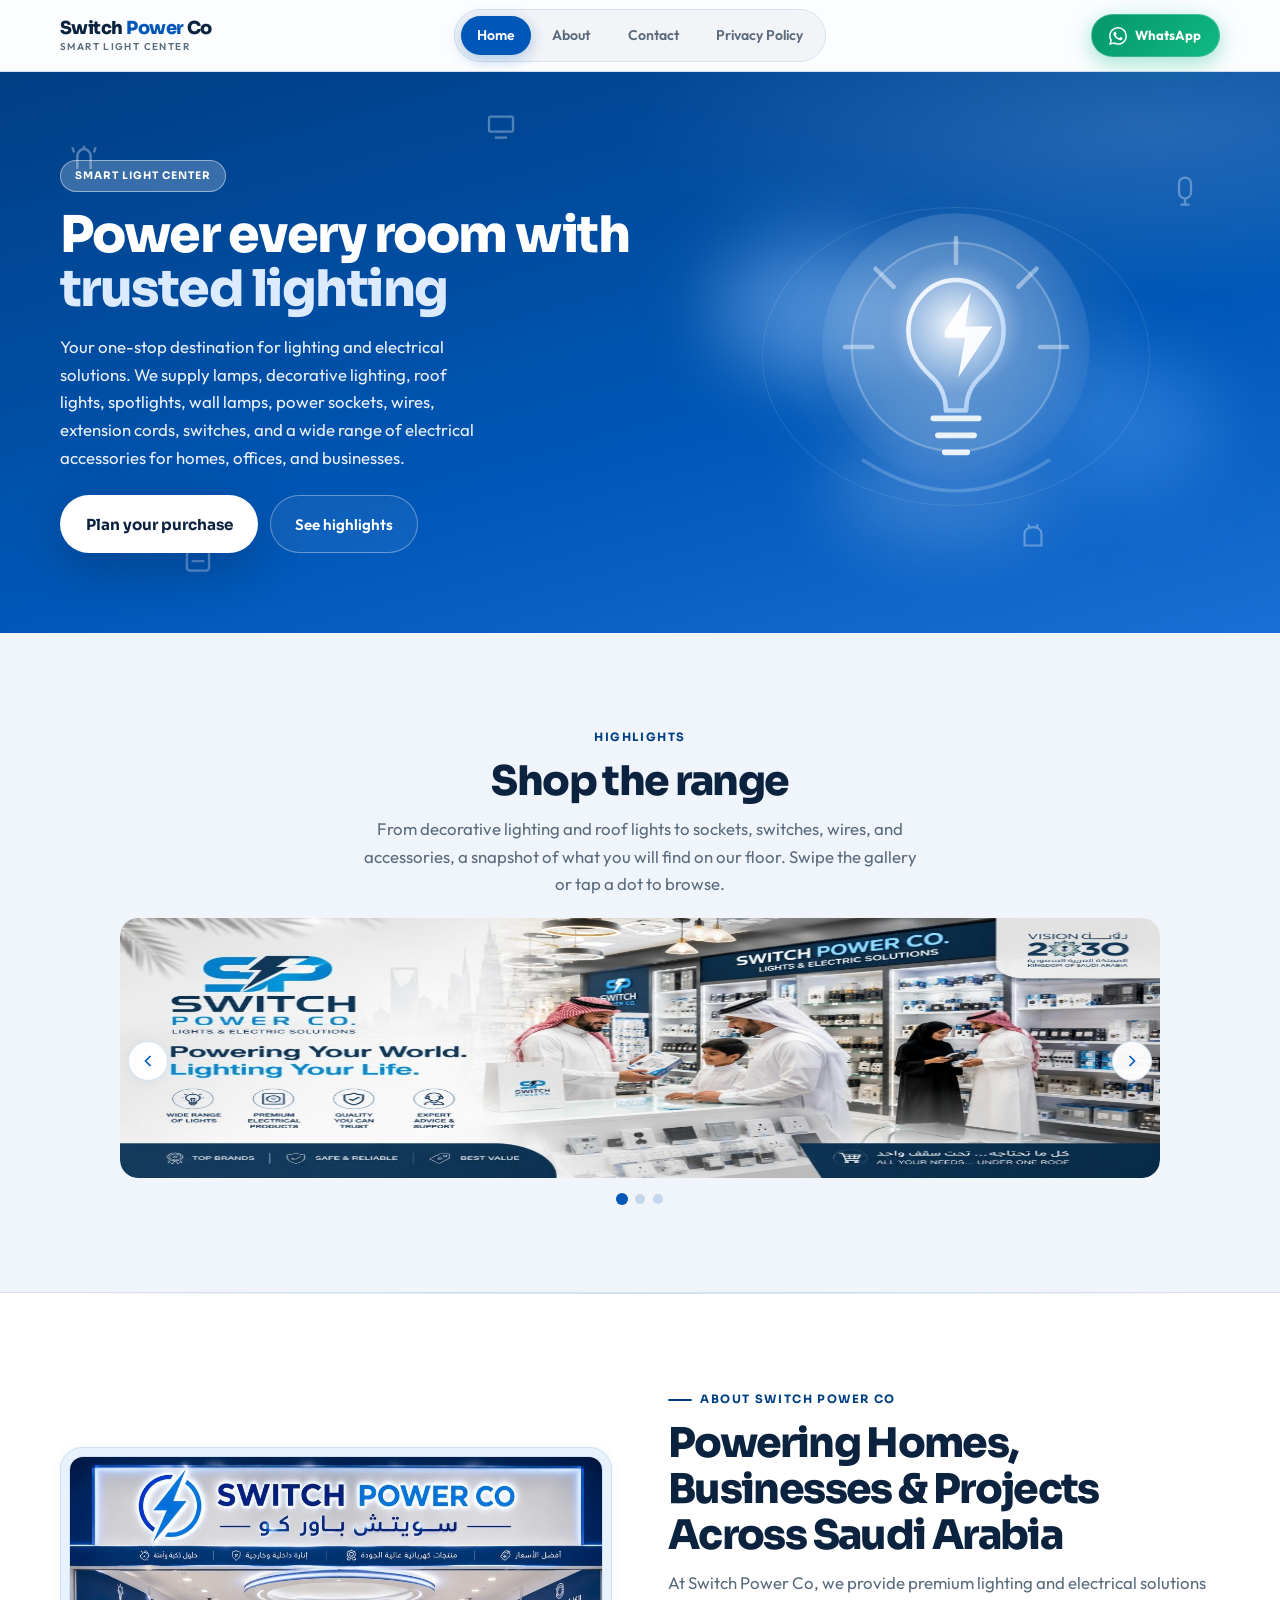
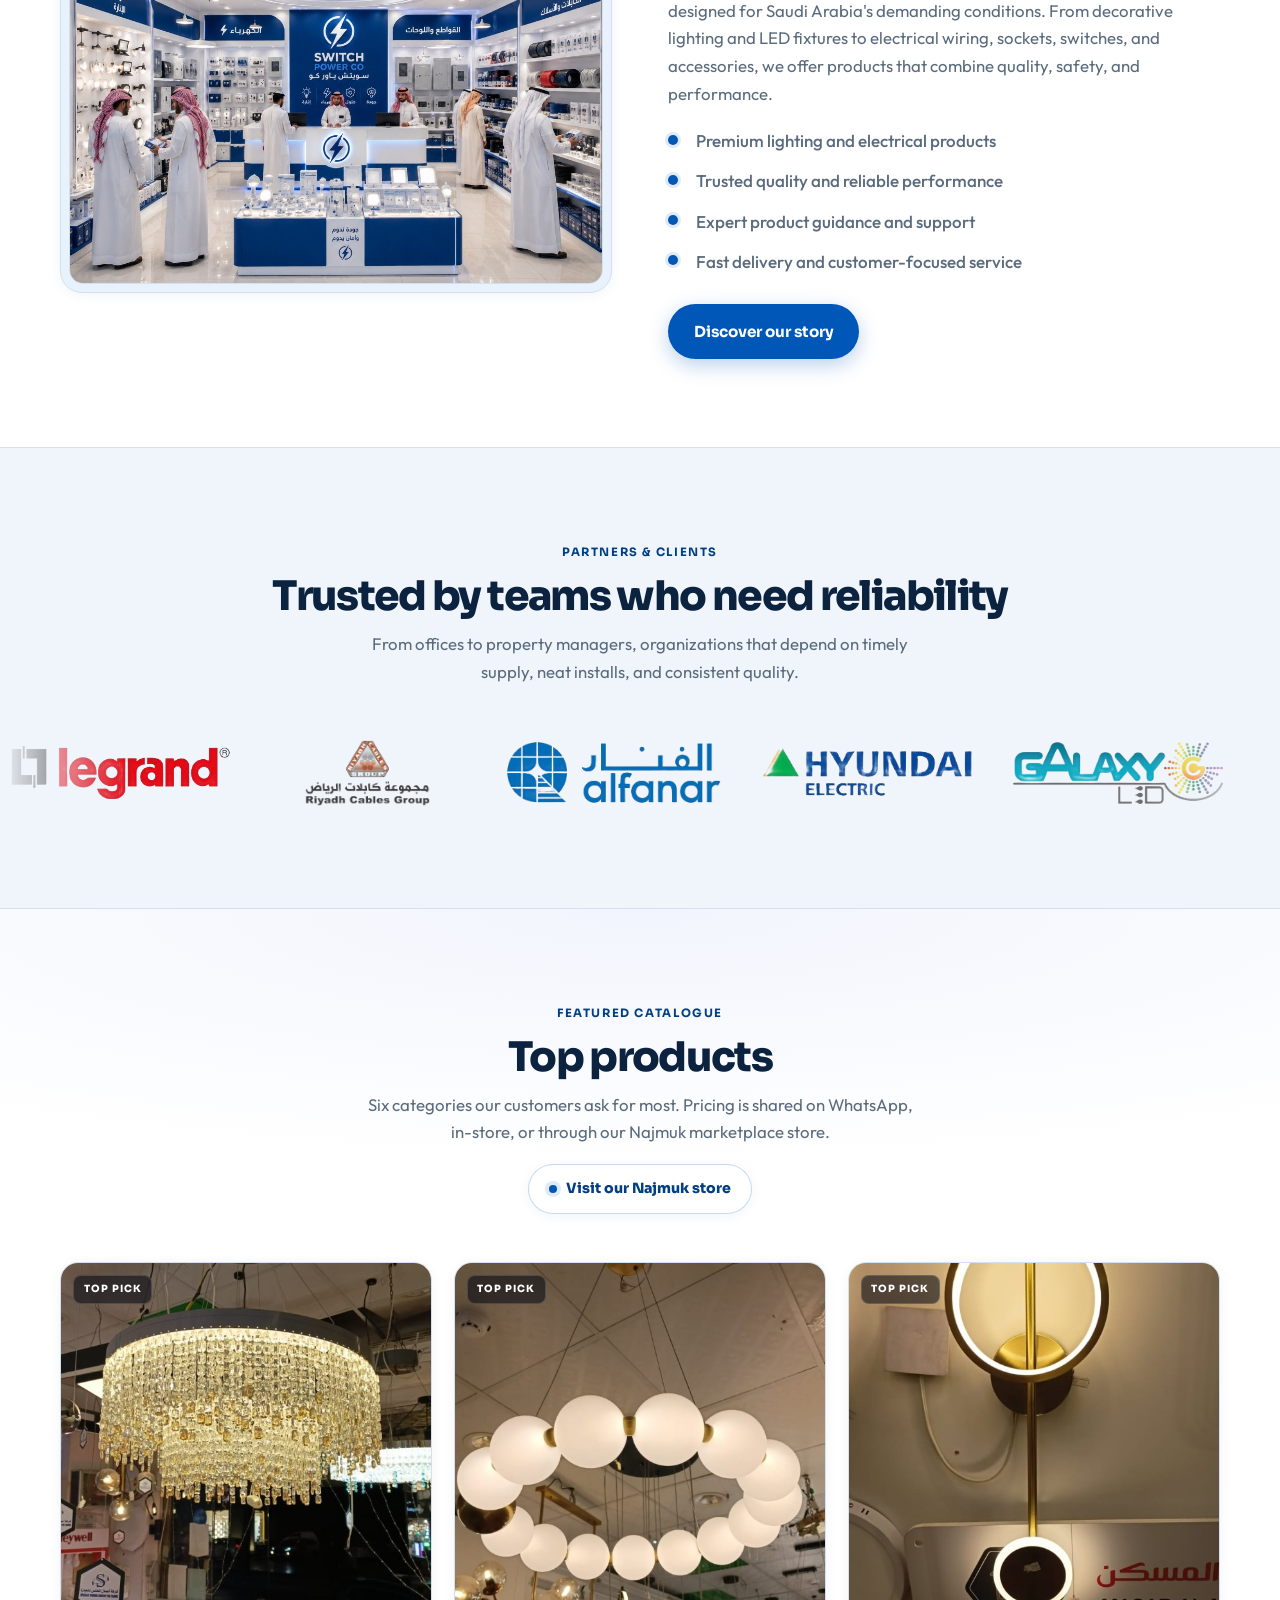
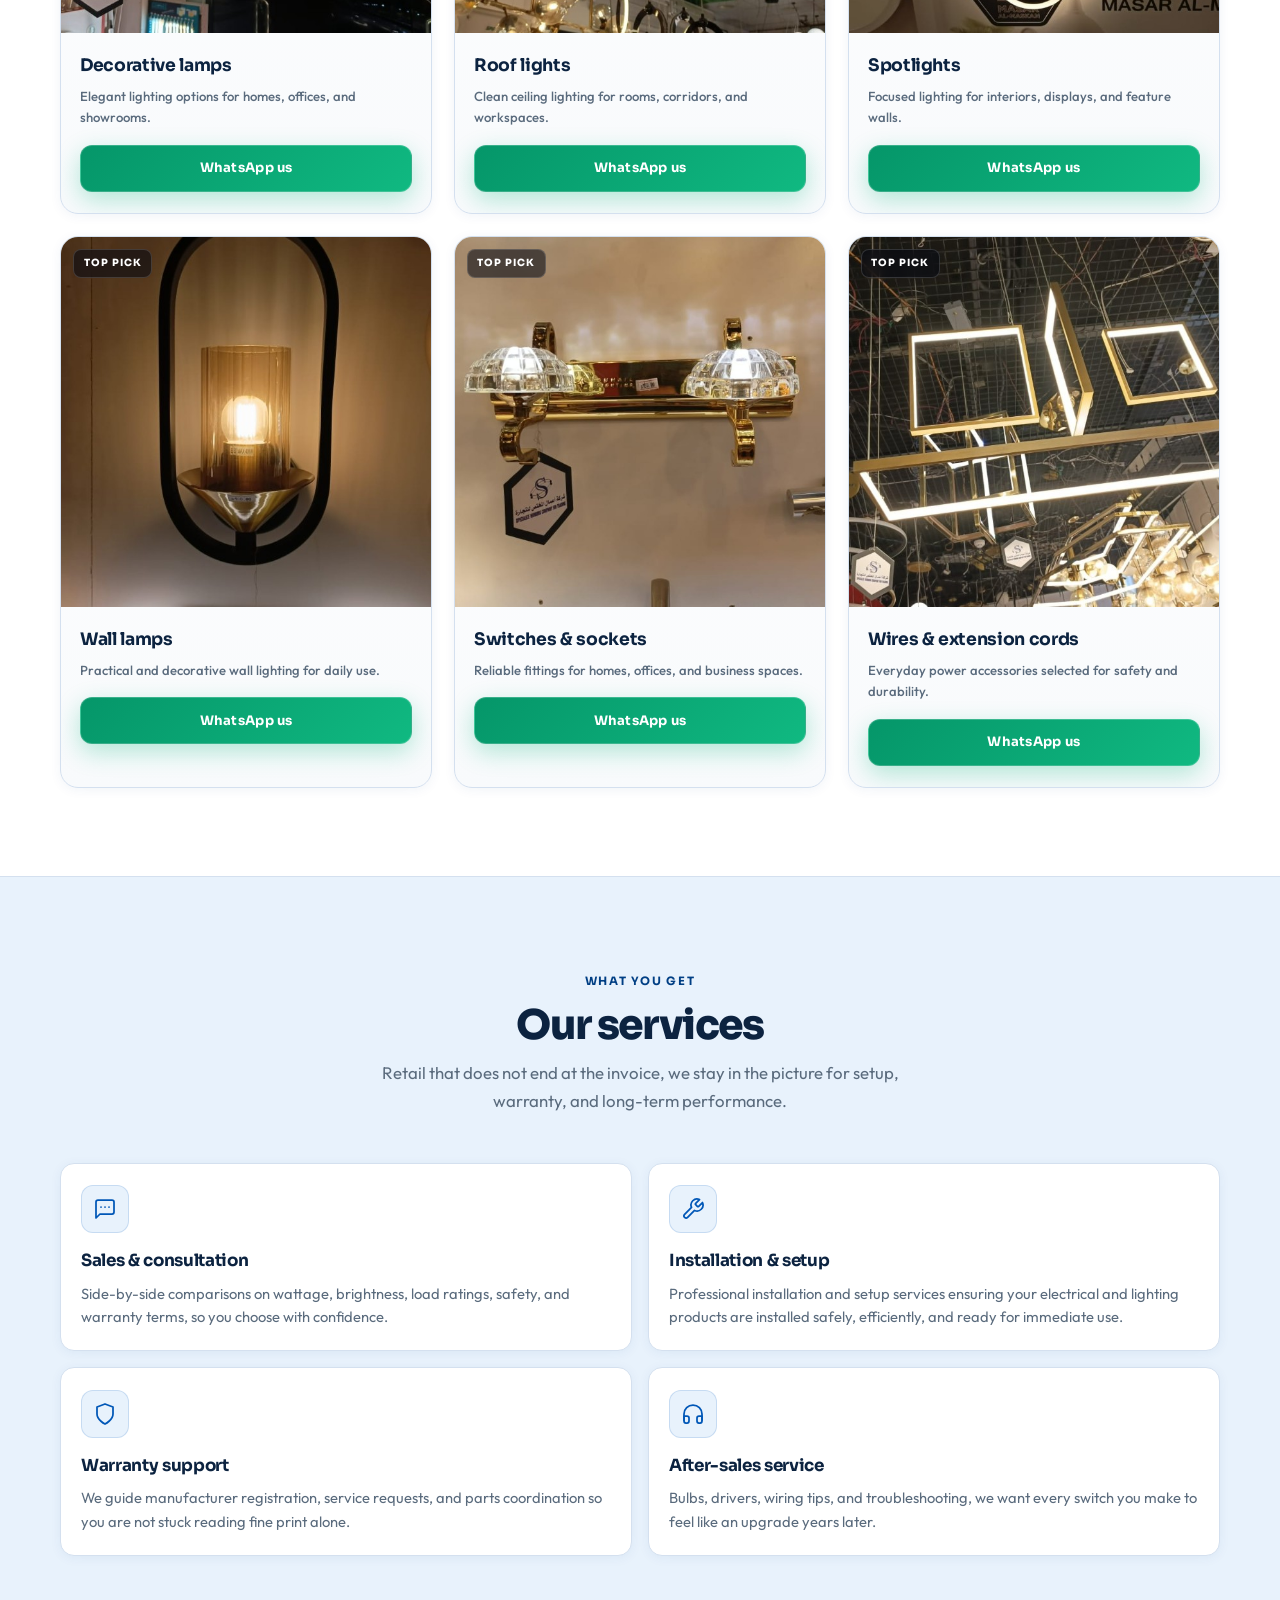
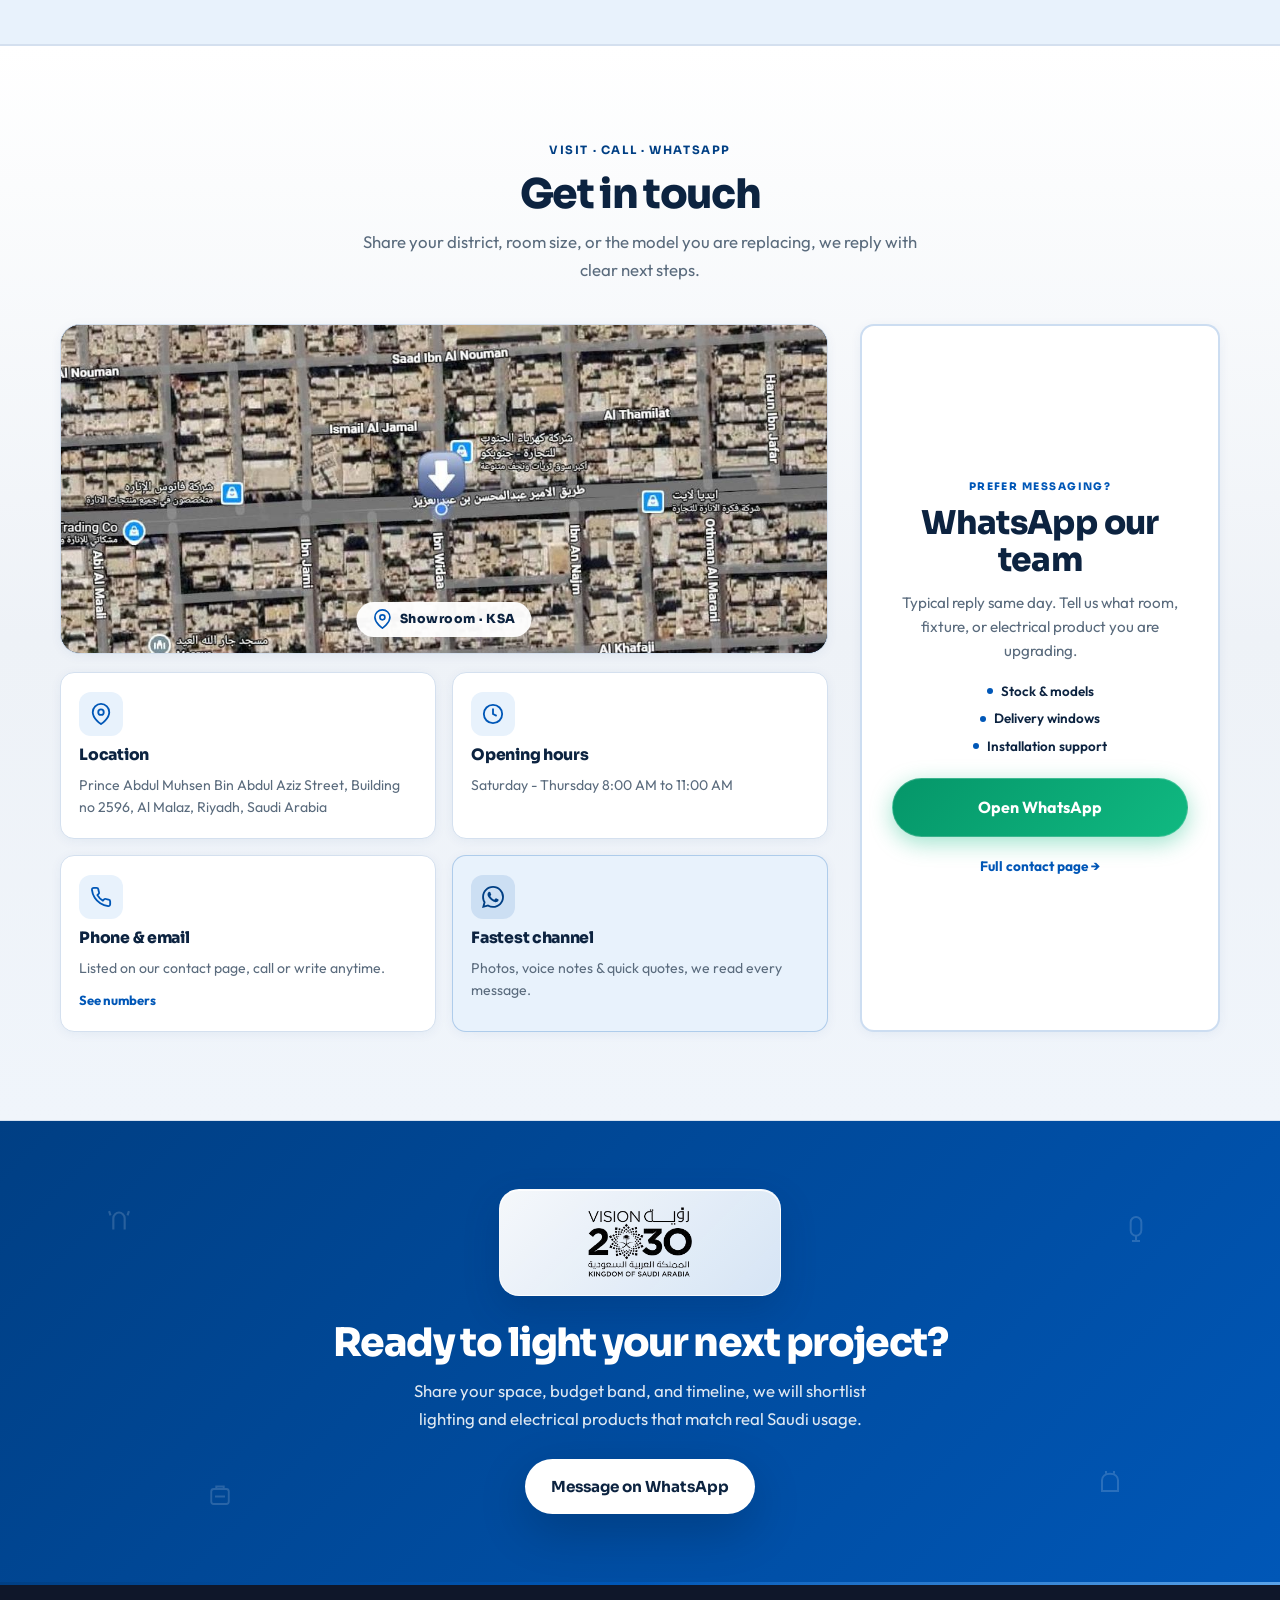
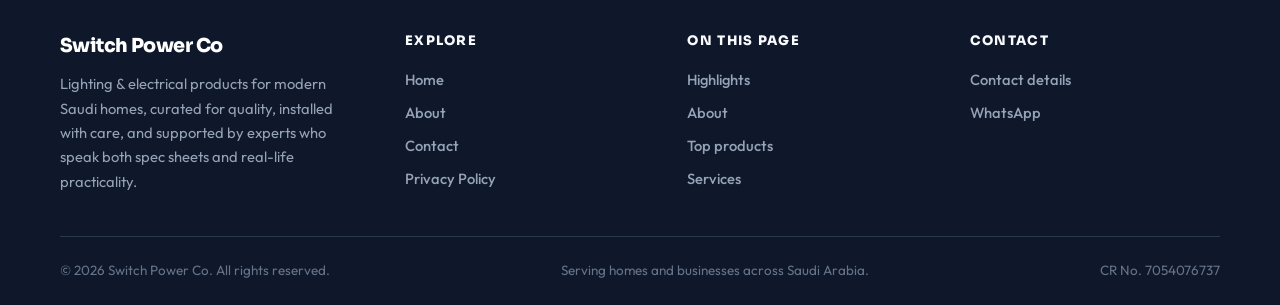
==== index.html @ a1e844ed "Initial Switch Power website" ====
<!DOCTYPE html>
<html lang="en">
<head>
  <meta charset="UTF-8" />
  <meta name="viewport" content="width=device-width, initial-scale=1.0" />
  <meta name="description" content="Switch Power Co: premium lighting and electrical products in Saudi Arabia, with trusted guidance, installation support, and customer-focused service." />
  <title>Switch Power Co | Lighting &amp; Electrical Products | KSA</title>
  <link rel="preconnect" href="https://fonts.googleapis.com" />
  <link rel="preconnect" href="https://fonts.gstatic.com" crossorigin />
  <link href="https://fonts.googleapis.com/css2?family=Outfit:wght@400;500;600;700&family=Sora:wght@500;600;700;800&display=swap" rel="stylesheet" />
  <link rel="stylesheet" href="css/styles.css" />
</head>
<body>
  <header class="site-header">
    <div class="container header-inner">
      <a class="logo" href="index.html">Switch <span>Power</span> Co<small>Smart Light Center</small></a>
      <nav class="nav-desktop" aria-label="Main">
        <a href="index.html">Home</a>
        <a href="about.html">About</a>
        <a href="contact.html">Contact</a>
        <a href="privacy.html">Privacy Policy</a>
      </nav>
      <div class="header-spacer">
        <a class="btn-whatsapp" href="#" data-whatsapp data-whatsapp-message="Hello Switch Power Co, I would like to get in touch.">
          <svg width="18" height="18" viewBox="0 0 24 24" fill="currentColor" aria-hidden="true"><path d="M17.472 14.382c-.297-.149-1.758-.867-2.03-.967-.273-.099-.471-.148-.67.15-.197.297-.767.966-.94 1.164-.173.199-.347.223-.644.075-.297-.15-1.255-.463-2.39-1.475-.883-.788-1.48-1.761-1.653-2.059-.173-.297-.018-.458.13-.606.134-.133.298-.347.446-.52.149-.174.198-.298.298-.497.099-.198.05-.371-.025-.52-.075-.149-.669-1.612-.916-2.207-.242-.579-.487-.5-.669-.51-.173-.008-.371-.01-.57-.01-.198 0-.52.074-.792.372-.272.297-1.04 1.016-1.04 2.479 0 1.462 1.065 2.875 1.213 3.074.149.198 2.096 3.2 5.077 4.487.709.306 1.262.489 1.694.625.712.227 1.36.195 1.871.118.571-.085 1.758-.719 2.006-1.413.248-.694.248-1.289.173-1.413-.074-.124-.272-.198-.57-.347m-5.421 7.403h-.004a9.87 9.87 0 01-5.031-1.378l-.361-.214-3.741.982.998-3.648-.235-.374a9.86 9.86 0 01-1.51-5.26c.001-5.45 4.436-9.884 9.888-9.884 2.64 0 5.117 1.03 6.988 2.898a9.825 9.825 0 012.893 6.994c-.003 5.45-4.435 9.884-9.885 9.884m8.413-18.297A11.815 11.815 0 0012.05 0C5.495 0 .16 5.335.157 11.892c0 2.096.547 4.142 1.588 5.945L.057 24l6.305-1.654a11.882 11.882 0 005.683 1.448h.005c6.554 0 11.89-5.335 11.893-11.893a11.821 11.821 0 00-3.48-8.413z"/></svg>
          WhatsApp
        </a>
      </div>
      <button class="menu-toggle" type="button" aria-label="Open menu" aria-expanded="false" aria-controls="mobile-nav">
        <span></span>
      </button>
    </div>
  </header>

  <div class="nav-overlay" id="nav-overlay"></div>
  <aside class="nav-sidebar" id="mobile-nav" aria-label="Mobile menu">
    <a class="logo" href="index.html">Switch <span>Power</span> Co</a>
    <nav>
      <a href="index.html">Home</a>
      <a href="about.html">About</a>
      <a href="contact.html">Contact</a>
      <a href="privacy.html">Privacy Policy</a>
    </nav>
    <a class="btn-whatsapp" href="#" data-whatsapp>WhatsApp us</a>
  </aside>

  <main>
    <section class="hero" id="top">
      <div class="bg-floaties" aria-hidden="true">
        <span class="bg-floaty bg-floaty--1"><svg width="40" height="40" viewBox="0 0 24 24" fill="none" stroke="currentColor" stroke-width="1.5"><path d="M8 18V10c0-2 2-4 4-4s4 2 4 4v8"/><path d="M6 8L5 5M18 8l1-3M12 6V4"/></svg></span>
        <span class="bg-floaty bg-floaty--2"><svg width="36" height="36" viewBox="0 0 24 24" fill="none" stroke="currentColor" stroke-width="1.5"><rect x="8" y="3" width="8" height="14" rx="4"/><path d="M12 17v4M9 21h6"/></svg></span>
        <span class="bg-floaty bg-floaty--3"><svg width="38" height="38" viewBox="0 0 24 24" fill="none" stroke="currentColor" stroke-width="1.5"><rect x="5" y="8" width="14" height="12" rx="2"/><path d="M9 8V6h6v2M8 14h8"/></svg></span>
        <span class="bg-floaty bg-floaty--4"><svg width="34" height="34" viewBox="0 0 24 24" fill="none" stroke="currentColor" stroke-width="1.5"><path d="M6 10c0-3 2.5-5 6-5s6 2 6 5v8H6v-8z"/><path d="M9 5V3M15 5V3"/></svg></span>
        <span class="bg-floaty bg-floaty--5"><svg width="36" height="36" viewBox="0 0 24 24" fill="none" stroke="currentColor" stroke-width="1.5"><rect x="2" y="7" width="16" height="10" rx="1"/><path d="M18 11v2M6 21h8"/></svg></span>
      </div>
      <div class="container">
        <div>
          <div class="hero-badge-row">
            <span class="hero-badge hero-badge--alt">Smart Light Center</span>
          </div>
          <h1>Power every room with <span class="text-gradient">trusted lighting</span></h1>
          <p class="hero-lead">Your one-stop destination for lighting and electrical solutions. We supply lamps, decorative lighting, roof lights, spotlights, wall lamps, power sockets, wires, extension cords, switches, and a wide range of electrical accessories for homes, offices, and businesses.</p>
          <div class="hero-actions">
            <a class="btn-primary" href="contact.html">Plan your purchase</a>
            <a class="btn-outline-light" href="#spotlight">See highlights</a>
          </div>
        </div>
        <div class="hero-visual" aria-hidden="true">
          <div class="hero-art">
            <div class="hero-art__glow"></div>
            <div class="hero-art__orb hero-art__orb--1"></div>
            <div class="hero-art__orb hero-art__orb--2"></div>
            <div class="hero-art__orb hero-art__orb--3"></div>
            <div class="hero-art__ring"></div>
            <svg class="hero-art__svg" viewBox="0 0 360 300" xmlns="http://www.w3.org/2000/svg" role="presentation">
              <defs>
                <radialGradient id="heroBulbGlow" cx="50%" cy="42%" r="60%">
                  <stop offset="0%" stop-color="rgba(255,255,255,0.95)" />
                  <stop offset="42%" stop-color="rgba(191,219,254,0.28)" />
                  <stop offset="100%" stop-color="rgba(255,255,255,0)" />
                </radialGradient>
                <linearGradient id="heroIconStroke" x1="0%" y1="0%" x2="100%" y2="100%">
                  <stop offset="0%" stop-color="rgba(255,255,255,0.98)" />
                  <stop offset="100%" stop-color="rgba(191,219,254,0.72)" />
                </linearGradient>
              </defs>
              <circle cx="180" cy="142" r="118" fill="url(#heroBulbGlow)" />
              <circle cx="180" cy="142" r="92" fill="rgba(255,255,255,0.08)" stroke="rgba(255,255,255,0.24)" stroke-width="2" />
              <path d="M138 128c0-25 19-45 42-45s42 20 42 45c0 17-8 29-20 40-9 8-13 18-13 30h-18c0-12-4-22-13-30-12-11-20-23-20-40z" fill="rgba(255,255,255,0.13)" stroke="url(#heroIconStroke)" stroke-width="4" stroke-linejoin="round" />
              <path d="M170 128l23-34-5 30h24l-30 45 6-35h-18z" fill="#fff" opacity="0.92" />
              <path d="M160 205h40M164 220h32M170 235h20" stroke="rgba(255,255,255,0.88)" stroke-width="5" stroke-linecap="round" />
              <path d="M180 46v22M109 73l16 16M251 73l-16 16M82 142h24M254 142h24" stroke="rgba(255,255,255,0.42)" stroke-width="4" stroke-linecap="round" />
              <path d="M98 242c28 18 56 27 82 27s54-9 82-27" fill="none" stroke="rgba(255,255,255,0.18)" stroke-width="3" stroke-linecap="round" />
            </svg>
          </div>
        </div>
      </div>
    </section>

    <section class="section spotlight-section" id="spotlight" aria-labelledby="spotlight-heading">
      <div class="container section-head">
        <span class="eyebrow eyebrow--dark">Highlights</span>
        <h2 class="section-title" id="spotlight-heading">Shop the range</h2>
        <p class="section-lead">From decorative lighting and roof lights to sockets, switches, wires, and accessories, a snapshot of what you will find on our floor. Swipe the gallery or tap a dot to browse.</p>
      </div>
      <div class="spotlight-shell">
        <div class="spotlight-carousel" id="spotlight-carousel" role="region" aria-roledescription="carousel" aria-label="Product highlights" data-spotlight-interval="5000">
          <div class="spotlight-viewport">
            <div class="spotlight-track">
              <figure class="spotlight-slide">
                <img src="assets/images/banner1.png" width="920" height="560" alt="Switch Power Co lights and electrical solutions banner" loading="lazy" />
              </figure>
              <figure class="spotlight-slide">
                <img src="assets/images/banner2.png" width="920" height="560" alt="Lamps lights and power sockets banner" loading="lazy" />
              </figure>
              <figure class="spotlight-slide">
                <img src="assets/images/banner3.png" width="920" height="560" alt="Arabic lighting and electrical solutions banner" loading="lazy" />
              </figure>
            </div>
          </div>
          <button type="button" class="spotlight-nav spotlight-nav--prev" aria-label="Previous slide">
            <svg width="20" height="20" viewBox="0 0 24 24" fill="none" stroke="currentColor" stroke-width="2"><path d="M15 18l-6-6 6-6"/></svg>
          </button>
          <button type="button" class="spotlight-nav spotlight-nav--next" aria-label="Next slide">
            <svg width="20" height="20" viewBox="0 0 24 24" fill="none" stroke="currentColor" stroke-width="2"><path d="M9 18l6-6-6-6"/></svg>
          </button>
          <div class="spotlight-dots" role="tablist" aria-label="Choose slide">
            <button type="button" class="spotlight-dot is-active" role="tab" aria-selected="true" aria-label="Slide 1"></button>
            <button type="button" class="spotlight-dot" role="tab" aria-selected="false" aria-label="Slide 2"></button>
            <button type="button" class="spotlight-dot" role="tab" aria-selected="false" aria-label="Slide 3"></button>
          </div>
        </div>
      </div>
    </section>

    <section class="section about-strip" id="about-preview">
      <div class="container">
        <div class="about-strip__visual">
          <div class="about-strip__frame">
            <img src="assets/images/shop.png" width="700" height="560" alt="Switch Power Co lighting showroom" loading="lazy" />
          </div>
        </div>
        <div class="about-strip__content">
          <span class="eyebrow eyebrow--dark">About Switch Power Co</span>
          <h2 class="section-title">Powering Homes, Businesses &amp; Projects Across Saudi Arabia</h2>
          <p class="section-lead" style="max-width: none; margin-bottom: 1.25rem;">At Switch Power Co, we provide premium lighting and electrical solutions designed for Saudi Arabia's demanding conditions. From decorative lighting and LED fixtures to electrical wiring, sockets, switches, and accessories, we offer products that combine quality, safety, and performance.</p>
          <ul class="about-checklist">
            <li>Premium lighting and electrical products</li>
            <li>Trusted quality and reliable performance</li>
            <li>Expert product guidance and support</li>
            <li>Fast delivery and customer-focused service</li>
          </ul>
          <a class="btn-primary" href="about.html">Discover our story</a>
        </div>
      </div>
    </section>

    <section class="section clients-section" aria-labelledby="clients-heading">
      <div class="container section-head">
        <span class="eyebrow eyebrow--dark">Partners &amp; clients</span>
        <h2 class="section-title" id="clients-heading">Trusted by teams who need reliability</h2>
        <p class="section-lead">From offices to property managers, organizations that depend on timely supply, neat installs, and consistent quality.</p>
      </div>
      <div class="clients-marquee" aria-hidden="true">
        <div class="marquee-track">
          <div class="client-logo"><img src="assets/images/partner-legrand.png" width="220" height="70" alt="Legrand" loading="lazy" /></div>
          <div class="client-logo"><img src="assets/images/partner-riyadh-cables-group.png" width="220" height="70" alt="Riyadh Cables Group" loading="lazy" /></div>
          <div class="client-logo"><img src="assets/images/partner-alfanar.png" width="220" height="70" alt="Alfanar" loading="lazy" /></div>
          <div class="client-logo"><img src="assets/images/partner-hyundai-electric.png" width="220" height="70" alt="Hyundai Electric" loading="lazy" /></div>
          <div class="client-logo"><img src="assets/images/partner-galaxy-led.png" width="220" height="70" alt="Galaxy LED" loading="lazy" /></div>
          <div class="client-logo"><img src="assets/images/partner-schneider-electric.png" width="220" height="70" alt="Schneider Electric" loading="lazy" /></div>
          <div class="client-logo"><img src="assets/images/partner-censee.png" width="220" height="70" alt="Censee" loading="lazy" /></div>
          <div class="client-logo"><img src="assets/images/partner-riyadh-cables.png" width="220" height="70" alt="Riyadh Cables" loading="lazy" /></div>
          <div class="client-logo"><img src="assets/images/partner-legrand.png" width="220" height="70" alt="Legrand" loading="lazy" /></div>
          <div class="client-logo"><img src="assets/images/partner-riyadh-cables-group.png" width="220" height="70" alt="Riyadh Cables Group" loading="lazy" /></div>
          <div class="client-logo"><img src="assets/images/partner-alfanar.png" width="220" height="70" alt="Alfanar" loading="lazy" /></div>
          <div class="client-logo"><img src="assets/images/partner-hyundai-electric.png" width="220" height="70" alt="Hyundai Electric" loading="lazy" /></div>
          <div class="client-logo"><img src="assets/images/partner-galaxy-led.png" width="220" height="70" alt="Galaxy LED" loading="lazy" /></div>
          <div class="client-logo"><img src="assets/images/partner-schneider-electric.png" width="220" height="70" alt="Schneider Electric" loading="lazy" /></div>
          <div class="client-logo"><img src="assets/images/partner-censee.png" width="220" height="70" alt="Censee" loading="lazy" /></div>
          <div class="client-logo"><img src="assets/images/partner-riyadh-cables.png" width="220" height="70" alt="Riyadh Cables" loading="lazy" /></div>
        </div>
      </div>
    </section>

    <section class="section products-section" id="products" aria-labelledby="products-heading">
      <div class="container section-head">
        <span class="eyebrow eyebrow--dark">Featured catalogue</span>
        <h2 class="section-title" id="products-heading">Top products</h2>
        <p class="section-lead">Six categories our customers ask for most. Pricing is shared on WhatsApp, in-store, or through our Najmuk marketplace store.</p>
        <a class="btn-marketplace" href="https://www.najmuk.com/shopView/42" aria-label="Visit Switch Power Co store on Najmuk">Visit our Najmuk store</a>
      </div>
      <div class="container">
        <div class="products-grid">
          <article class="product-card">
            <div class="thumb">
              <span class="product-pill">Top pick</span>
              <img src="assets/images/product-6.png" width="480" height="360" alt="" loading="lazy" />
            </div>
            <div class="body">
              <h3>Decorative lamps</h3>
              <p class="product-note">Elegant lighting options for homes, offices, and showrooms.</p>
              <a class="btn-contact-product" href="#" data-whatsapp data-whatsapp-message="Hi, I am interested in decorative lamps.">WhatsApp us</a>
            </div>
          </article>
          <article class="product-card">
            <div class="thumb">
              <span class="product-pill">Top pick</span>
              <img src="assets/images/product-5.png" width="480" height="360" alt="" loading="lazy" />
            </div>
            <div class="body">
              <h3>Roof lights</h3>
              <p class="product-note">Clean ceiling lighting for rooms, corridors, and workspaces.</p>
              <a class="btn-contact-product" href="#" data-whatsapp data-whatsapp-message="Hi, I am interested in roof lights.">WhatsApp us</a>
            </div>
          </article>
          <article class="product-card">
            <div class="thumb">
              <span class="product-pill">Top pick</span>
              <img src="assets/images/product-4.png" width="480" height="360" alt="" loading="lazy" />
            </div>
            <div class="body">
              <h3>Spotlights</h3>
              <p class="product-note">Focused lighting for interiors, displays, and feature walls.</p>
              <a class="btn-contact-product" href="#" data-whatsapp data-whatsapp-message="Hi, I am interested in spotlights.">WhatsApp us</a>
            </div>
          </article>
          <article class="product-card">
            <div class="thumb">
              <span class="product-pill">Top pick</span>
              <img src="assets/images/product-3.png" width="480" height="360" alt="" loading="lazy" />
            </div>
            <div class="body">
              <h3>Wall lamps</h3>
              <p class="product-note">Practical and decorative wall lighting for daily use.</p>
              <a class="btn-contact-product" href="#" data-whatsapp data-whatsapp-message="Hi, I am interested in wall lamps.">WhatsApp us</a>
            </div>
          </article>
          <article class="product-card">
            <div class="thumb">
              <span class="product-pill">Top pick</span>
              <img src="assets/images/product-2.png" width="480" height="360" alt="" loading="lazy" />
            </div>
            <div class="body">
              <h3>Switches &amp; sockets</h3>
              <p class="product-note">Reliable fittings for homes, offices, and business spaces.</p>
              <a class="btn-contact-product" href="#" data-whatsapp data-whatsapp-message="Hi, I am interested in switches and sockets.">WhatsApp us</a>
            </div>
          </article>
          <article class="product-card">
            <div class="thumb">
              <span class="product-pill">Top pick</span>
              <img src="assets/images/product-1.png" width="480" height="360" alt="" loading="lazy" />
            </div>
            <div class="body">
              <h3>Wires &amp; extension cords</h3>
              <p class="product-note">Everyday power accessories selected for safety and durability.</p>
              <a class="btn-contact-product" href="#" data-whatsapp data-whatsapp-message="Hi, I am interested in wires and extension cords.">WhatsApp us</a>
            </div>
          </article>
        </div>
      </div>
    </section>

    <section class="section services-section" id="services" aria-labelledby="services-heading">
      <div class="container section-head">
        <span class="eyebrow">What you get</span>
        <h2 class="section-title" id="services-heading">Our services</h2>
        <p class="section-lead">Retail that does not end at the invoice, we stay in the picture for setup, warranty, and long-term performance.</p>
      </div>
      <div class="container services-grid">
        <article class="service-card">
          <div class="service-icon" aria-hidden="true">
            <svg viewBox="0 0 24 24" fill="none" stroke="currentColor" stroke-width="1.75" stroke-linecap="round" stroke-linejoin="round"><path d="M21 15a2 2 0 0 1-2 2H7l-4 4V5a2 2 0 0 1 2-2h14a2 2 0 0 1 2 2z"/><path d="M8 10h.01"/><path d="M12 10h.01"/><path d="M16 10h.01"/></svg>
          </div>
          <h3>Sales &amp; consultation</h3>
          <p>Side-by-side comparisons on wattage, brightness, load ratings, safety, and warranty terms, so you choose with confidence.</p>
        </article>
        <article class="service-card">
          <div class="service-icon" aria-hidden="true">
            <svg viewBox="0 0 24 24" fill="none" stroke="currentColor" stroke-width="1.75" stroke-linecap="round" stroke-linejoin="round"><path d="M14.7 6.3a1 1 0 0 0 0 1.4l1.6 1.6a1 1 0 0 0 1.4 0l3.77-3.77a6 6 0 0 1-7.94 7.94l-6.91 6.91a2.12 2.12 0 0 1-3-3l6.91-6.91a6 6 0 0 1 7.94-7.94l-3.76 3.76z"/></svg>
          </div>
          <h3>Installation &amp; setup</h3>
          <p>Professional installation and setup services ensuring your electrical and lighting products are installed safely, efficiently, and ready for immediate use.</p>
        </article>
        <article class="service-card">
          <div class="service-icon" aria-hidden="true">
            <svg viewBox="0 0 24 24" fill="none" stroke="currentColor" stroke-width="1.75" stroke-linecap="round" stroke-linejoin="round"><path d="M12 22s8-4 8-10V5l-8-3-8 3v7c0 6 8 10 8 10z"/></svg>
          </div>
          <h3>Warranty support</h3>
          <p>We guide manufacturer registration, service requests, and parts coordination so you are not stuck reading fine print alone.</p>
        </article>
        <article class="service-card">
          <div class="service-icon" aria-hidden="true">
            <svg viewBox="0 0 24 24" fill="none" stroke="currentColor" stroke-width="1.75" stroke-linecap="round" stroke-linejoin="round"><path d="M3 18v-6a9 9 0 0 1 18 0v6"/><path d="M21 19a2 2 0 0 1-2 2h-1a2 2 0 0 1-2-2v-3a2 2 0 0 1 2-2h3zM3 19a2 2 0 0 0 2 2h1a2 2 0 0 0 2-2v-3a2 2 0 0 0-2-2H3z"/></svg>
          </div>
          <h3>After-sales service</h3>
          <p>Bulbs, drivers, wiring tips, and troubleshooting, we want every switch you make to feel like an upgrade years later.</p>
        </article>
      </div>
    </section>

    <section class="section contact-strip" id="contact-preview" aria-labelledby="contact-strip-heading">
      <div class="container">
        <div class="section-head touch-head">
          <span class="eyebrow eyebrow--dark">Visit · Call · WhatsApp</span>
          <h2 class="section-title" id="contact-strip-heading">Get in touch</h2>
          <p class="section-lead">Share your district, room size, or the model you are replacing, we reply with clear next steps.</p>
        </div>

        <div class="touch-layout">
          <div class="touch-main">
            <div class="touch-map">
              <img src="assets/images/location.png" width="960" height="400" alt="Switch Power Co showroom location map" loading="lazy" />
              <div class="touch-map__pin">
                <svg width="20" height="20" viewBox="0 0 24 24" fill="none" stroke="currentColor" stroke-width="2" aria-hidden="true"><path d="M21 10c0 7-9 13-9 13s-9-6-9-13a9 9 0 0 1 18 0z"/><circle cx="12" cy="10" r="3"/></svg>
                <span>Showroom · KSA</span>
              </div>
            </div>

            <div class="touch-grid">
              <article class="touch-tile">
                <div class="touch-tile__icon" aria-hidden="true">
                  <svg width="22" height="22" viewBox="0 0 24 24" fill="none" stroke="currentColor" stroke-width="2"><path d="M21 10c0 7-9 13-9 13s-9-6-9-13a9 9 0 0 1 18 0z"/><circle cx="12" cy="10" r="3"/></svg>
                </div>
                <h3>Location</h3>
                <p>Prince Abdul Muhsen Bin Abdul Aziz Street, Building no 2596, Al Malaz, Riyadh, Saudi Arabia</p>
              </article>
              <article class="touch-tile">
                <div class="touch-tile__icon" aria-hidden="true">
                  <svg width="22" height="22" viewBox="0 0 24 24" fill="none" stroke="currentColor" stroke-width="2"><circle cx="12" cy="12" r="10"/><path d="M12 6v6l4 2"/></svg>
                </div>
                <h3>Opening hours</h3>
                <p>Saturday - Thursday 8:00 AM to 11:00 AM</p>
              </article>
              <article class="touch-tile">
                <div class="touch-tile__icon" aria-hidden="true">
                  <svg width="22" height="22" viewBox="0 0 24 24" fill="none" stroke="currentColor" stroke-width="2"><path d="M22 16.92v3a2 2 0 0 1-2.18 2 19.79 19.79 0 0 1-8.63-3.07 19.5 19.5 0 0 1-6-6 19.79 19.79 0 0 1-3.07-8.67A2 2 0 0 1 4.11 2h3a2 2 0 0 1 2 1.72 12.84 12.84 0 0 0 .7 2.81 2 2 0 0 1-.45 2.11L8.09 9.91a16 16 0 0 0 6 6l1.27-1.27a2 2 0 0 1 2.11-.45 12.84 12.84 0 0 0 2.81.7A2 2 0 0 1 22 16.92z"/></svg>
                </div>
                <h3>Phone &amp; email</h3>
                <p>Listed on our contact page, call or write anytime.</p>
                <a class="touch-tile__link" href="contact.html">See numbers</a>
              </article>
              <article class="touch-tile touch-tile--accent">
                <div class="touch-tile__icon" aria-hidden="true">
                  <svg width="22" height="22" viewBox="0 0 24 24" fill="currentColor"><path d="M17.472 14.382c-.297-.149-1.758-.867-2.03-.967-.273-.099-.471-.148-.67.15-.197.297-.767.966-.94 1.164-.173.199-.347.223-.644.075-.297-.15-1.255-.463-2.39-1.475-.883-.788-1.48-1.761-1.653-2.059-.173-.297-.018-.458.13-.606.134-.133.298-.347.446-.52.149-.174.198-.298.298-.497.099-.198.05-.371-.025-.52-.075-.149-.669-1.612-.916-2.207-.242-.579-.487-.5-.669-.51-.173-.008-.371-.01-.57-.01-.198 0-.52.074-.792.372-.272.297-1.04 1.016-1.04 2.479 0 1.462 1.065 2.875 1.213 3.074.149.198 2.096 3.2 5.077 4.487.709.306 1.262.489 1.694.625.712.227 1.36.195 1.871.118.571-.085 1.758-.719 2.006-1.413.248-.694.248-1.289.173-1.413-.074-.124-.272-.198-.57-.347m-5.421 7.403h-.004a9.87 9.87 0 01-5.031-1.378l-.361-.214-3.741.982.998-3.648-.235-.374a9.86 9.86 0 01-1.51-5.26c.001-5.45 4.436-9.884 9.888-9.884 2.64 0 5.117 1.03 6.988 2.898a9.825 9.825 0 012.893 6.994c-.003 5.45-4.435 9.884-9.885 9.884m8.413-18.297A11.815 11.815 0 0012.05 0C5.495 0 .16 5.335.157 11.892c0 2.096.547 4.142 1.588 5.945L.057 24l6.305-1.654a11.882 11.882 0 005.683 1.448h.005c6.554 0 11.89-5.335 11.893-11.893a11.821 11.821 0 00-3.48-8.413z"/></svg>
                </div>
                <h3>Fastest channel</h3>
                <p>Photos, voice notes &amp; quick quotes, we read every message.</p>
              </article>
            </div>
          </div>

          <aside class="touch-aside" aria-label="WhatsApp call to action">
            <div class="touch-aside__glow" aria-hidden="true"></div>
            <div class="touch-aside__inner">
              <p class="touch-aside__label">Prefer messaging?</p>
              <h3 class="touch-aside__title">WhatsApp our team</h3>
              <p class="touch-aside__text">Typical reply same day. Tell us what room, fixture, or electrical product you are upgrading.</p>
              <ul class="touch-aside__list">
                <li>Stock &amp; models</li>
                <li>Delivery windows</li>
                <li>Installation support</li>
              </ul>
              <a class="btn-whatsapp btn-whatsapp--block" href="#" data-whatsapp data-whatsapp-message="Hello Switch Power Co, I have a question.">Open WhatsApp</a>
              <a class="touch-aside__secondary" href="contact.html">Full contact page →</a>
            </div>
          </aside>
        </div>
      </div>
    </section>

    <section class="cta-section" aria-labelledby="cta-heading">
      <div class="bg-floaties bg-floaties--subtle" aria-hidden="true">
        <span class="bg-floaty bg-floaty--c1"><svg width="34" height="34" viewBox="0 0 24 24" fill="none" stroke="currentColor" stroke-width="1.5"><path d="M8 18V10c0-2 2-4 4-4s4 2 4 4v8"/><path d="M6 8L5 5M18 8l1-3"/></svg></span>
        <span class="bg-floaty bg-floaty--c2"><svg width="32" height="32" viewBox="0 0 24 24" fill="none" stroke="currentColor" stroke-width="1.5"><rect x="8" y="3" width="8" height="14" rx="4"/><path d="M12 17v4M9 21h6"/></svg></span>
        <span class="bg-floaty bg-floaty--c3"><svg width="30" height="30" viewBox="0 0 24 24" fill="none" stroke="currentColor" stroke-width="1.5"><rect x="5" y="8" width="14" height="12" rx="2"/><path d="M9 8V6h6v2M8 14h8"/></svg></span>
        <span class="bg-floaty bg-floaty--c4"><svg width="32" height="32" viewBox="0 0 24 24" fill="none" stroke="currentColor" stroke-width="1.5"><path d="M6 10c0-3 2.5-5 6-5s6 2 6 5v8H6v-8z"/><path d="M9 5V3M15 5V3"/></svg></span>
      </div>
      <div class="container">
        <div class="cta-vision-logo">
          <img src="assets/images/saudi-vision.png" width="260" height="100" alt="Saudi Vision 2030" loading="lazy" />
        </div>
        <h2 id="cta-heading">Ready to light your next project?</h2>
        <p>Share your space, budget band, and timeline, we will shortlist lighting and electrical products that match real Saudi usage.</p>
        <a class="btn-primary" href="#" data-whatsapp data-whatsapp-message="Hello, I want a recommendation from Switch Power Co.">Message on WhatsApp</a>
      </div>
    </section>
  </main>

  <footer class="site-footer">
    <div class="container footer-grid">
      <div>
        <div class="footer-brand">Switch Power Co</div>
        <p style="margin: 0; max-width: 300px;">Lighting &amp; electrical products for modern Saudi homes, curated for quality, installed with care, and supported by experts who speak both spec sheets and real-life practicality.</p>
      </div>
      <div>
        <h4>Explore</h4>
        <ul>
          <li><a href="index.html">Home</a></li>
          <li><a href="about.html">About</a></li>
          <li><a href="contact.html">Contact</a></li>
          <li><a href="privacy.html">Privacy Policy</a></li>
        </ul>
      </div>
      <div>
        <h4>On this page</h4>
        <ul>
          <li><a href="#spotlight">Highlights</a></li>
          <li><a href="#about-preview">About</a></li>
          <li><a href="#products">Top products</a></li>
          <li><a href="#services">Services</a></li>
        </ul>
      </div>
      <div>
        <h4>Contact</h4>
        <ul>
          <li><a href="contact.html">Contact details</a></li>
          <li><a href="#" data-whatsapp>WhatsApp</a></li>
        </ul>
      </div>
    </div>
    <div class="container footer-bottom">
      <span>&copy; <span id="y"></span> Switch Power Co. All rights reserved.</span>
      <span>Serving homes and businesses across Saudi Arabia.</span>
      <span>CR No. 7054076737</span>
    </div>
  </footer>

  <script>document.getElementById("y").textContent = new Date().getFullYear();</script>
  <script src="js/main.js"></script>
</body>
</html>
---- css/styles.css ----
/* Switch Power Co: premium landing UI */
:root {
  --brand: #0057b7;
  --brand-dark: #003f84;
  --brand-light: #e8f2fc;
  --blue: #0057b7;
  --blue-soft: #b8d4f0;
  --navy: #0c2340;
  --midnight: #1a2b3d;
  --ink: #0f172a;
  --surface: #ffffff;
  --surface-2: #f0f5fb;
  --muted: #5a6b7d;
  --line: #d4e0ef;
  --font-display: "Sora", system-ui, sans-serif;
  --font-body: "Outfit", system-ui, sans-serif;
  --radius: 14px;
  --radius-sm: 10px;
  --header-h: 72px;
  --ease: ease;
  --shadow: 0 8px 32px rgba(0, 63, 132, 0.1);
  --shadow-soft: 0 2px 12px rgba(0, 63, 132, 0.06);
}

*,
*::before,
*::after {
  box-sizing: border-box;
}

html {
  scroll-behavior: smooth;
}

body {
  margin: 0;
  font-family: var(--font-body);
  font-size: 17px;
  line-height: 1.65;
  color: var(--midnight);
  background: var(--surface-2);
  overflow-x: hidden;
  -webkit-font-smoothing: antialiased;
}

img {
  max-width: 100%;
  height: auto;
  display: block;
}

a {
  color: var(--blue);
  text-decoration: none;
}

a:hover {
  text-decoration: underline;
}

.container {
  width: min(1160px, 92vw);
  margin-inline: auto;
}

/* Eyebrows & gradient text */
.eyebrow {
  display: inline-flex;
  align-items: center;
  gap: 0.5rem;
  font-family: var(--font-display);
  font-size: 0.72rem;
  font-weight: 700;
  letter-spacing: 0.14em;
  text-transform: uppercase;
  color: var(--brand);
  margin-bottom: 0.75rem;
}

.eyebrow::before {
  content: "";
  width: 24px;
  height: 2px;
  border-radius: 2px;
  background: var(--brand);
}

.eyebrow--dark {
  color: var(--brand-dark);
}

.eyebrow--dark::before {
  background: var(--brand-dark);
}

.text-gradient {
  color: #dbeafe;
}

.section-head .eyebrow {
  justify-content: center;
}

.section-head .eyebrow::before {
  display: none;
}

/* Header */
.site-header {
  position: sticky;
  top: 0;
  z-index: 100;
  height: var(--header-h);
  background: rgba(255, 255, 255, 0.78);
  backdrop-filter: blur(16px) saturate(1.4);
  border-bottom: 1px solid var(--line);
}

.header-inner {
  height: 100%;
  display: grid;
  grid-template-columns: 1fr auto 1fr;
  align-items: center;
  gap: 1rem;
}

.logo {
  font-family: var(--font-display);
  font-weight: 800;
  font-size: 1.12rem;
  letter-spacing: -0.03em;
  color: var(--navy);
  text-decoration: none;
  justify-self: start;
  line-height: 1.2;
  margin: 0;
}

.logo small {
  display: block;
  font-family: var(--font-body);
  font-size: 0.62rem;
  font-weight: 600;
  letter-spacing: 0.14em;
  text-transform: uppercase;
  color: var(--muted);
  margin-top: 2px;
}

.logo span {
  color: var(--brand);
}

.logo:hover {
  text-decoration: none;
  opacity: 0.92;
}

.nav-desktop {
  display: flex;
  align-items: center;
  gap: 0.35rem;
  justify-self: center;
  padding: 0.35rem;
  background: rgba(15, 39, 68, 0.04);
  border-radius: 999px;
  border: 1px solid var(--line);
}

.nav-desktop a {
  font-weight: 600;
  font-size: 0.88rem;
  color: var(--muted);
  text-decoration: none;
  padding: 0.5rem 1rem;
  border-radius: 999px;
  transition: color 0.2s var(--ease), background 0.2s var(--ease);
}

.nav-desktop a:hover {
  color: var(--navy);
  text-decoration: none;
  background: rgba(255, 255, 255, 0.85);
}

.nav-desktop a.is-active {
  color: #fff;
  background: var(--brand);
  box-shadow: 0 4px 16px rgba(0, 87, 183, 0.3);
}

.header-spacer {
  justify-self: end;
}

.btn-whatsapp {
  display: inline-flex;
  align-items: center;
  gap: 0.5rem;
  background: linear-gradient(135deg, #059669, #10b981);
  color: #fff !important;
  font-weight: 700;
  font-size: 0.82rem;
  padding: 0.58rem 1.1rem;
  border-radius: 999px;
  text-decoration: none;
  box-shadow: 0 6px 22px rgba(16, 185, 129, 0.4);
  border: 1px solid rgba(255, 255, 255, 0.2);
  transition: transform 0.25s var(--ease), box-shadow 0.25s var(--ease);
}

.btn-whatsapp:hover {
  text-decoration: none;
  transform: translateY(-2px);
  box-shadow: 0 12px 32px rgba(16, 185, 129, 0.45);
}

.btn-whatsapp svg {
  flex-shrink: 0;
}

/* Buttons */
.btn-primary {
  display: inline-flex;
  align-items: center;
  justify-content: center;
  gap: 0.5rem;
  font-family: var(--font-display);
  font-weight: 700;
  font-size: 0.95rem;
  padding: 0.95rem 1.6rem;
  border-radius: 999px;
  text-decoration: none;
  color: #fff !important;
  background: var(--brand);
  border: none;
  box-shadow: 0 6px 20px rgba(0, 87, 183, 0.28);
  transition: transform 0.2s var(--ease), box-shadow 0.2s var(--ease);
}

.btn-primary:hover {
  text-decoration: none;
  transform: translateY(-2px);
  box-shadow: 0 10px 28px rgba(0, 87, 183, 0.35);
}

.hero .btn-primary,
.cta-section .btn-primary {
  color: var(--navy) !important;
  background: #fff;
  box-shadow: 0 16px 50px rgba(0, 0, 0, 0.2);
}

.hero .btn-primary:hover,
.cta-section .btn-primary:hover {
  box-shadow: 0 22px 60px rgba(0, 0, 0, 0.28);
}

.btn-outline-light {
  display: inline-flex;
  align-items: center;
  justify-content: center;
  font-weight: 600;
  font-size: 0.95rem;
  padding: 0.95rem 1.5rem;
  border-radius: 999px;
  color: #fff !important;
  border: 1px solid rgba(255, 255, 255, 0.35);
  background: rgba(255, 255, 255, 0.06);
  backdrop-filter: blur(8px);
  text-decoration: none;
  transition: background 0.25s var(--ease), border-color 0.25s var(--ease);
}

.btn-outline-light:hover {
  text-decoration: none;
  background: rgba(255, 255, 255, 0.14);
  border-color: rgba(255, 255, 255, 0.65);
}

/* Mobile menu */
.menu-toggle {
  display: none;
  justify-self: end;
  width: 46px;
  height: 46px;
  border: 1px solid var(--line);
  background: linear-gradient(180deg, #fff, #f8fafc);
  border-radius: 14px;
  cursor: pointer;
  align-items: center;
  justify-content: center;
  padding: 0;
  box-shadow: var(--shadow-soft);
}

.menu-toggle span {
  display: block;
  width: 22px;
  height: 2px;
  background: var(--navy);
  border-radius: 2px;
  position: relative;
  transition: 0.25s var(--ease);
}

.menu-toggle span::before,
.menu-toggle span::after {
  content: "";
  position: absolute;
  left: 0;
  width: 22px;
  height: 2px;
  background: var(--navy);
  border-radius: 2px;
  transition: 0.25s var(--ease);
}

.menu-toggle span::before {
  top: -7px;
}

.menu-toggle span::after {
  top: 7px;
}

.menu-toggle[aria-expanded="true"] span {
  background: transparent;
}

.menu-toggle[aria-expanded="true"] span::before {
  top: 0;
  transform: rotate(45deg);
}

.menu-toggle[aria-expanded="true"] span::after {
  top: 0;
  transform: rotate(-45deg);
}

.nav-overlay {
  display: none;
  position: fixed;
  inset: 0;
  background: rgba(3, 7, 18, 0.55);
  z-index: 150;
  opacity: 0;
  pointer-events: none;
  transition: opacity 0.3s var(--ease);
  backdrop-filter: blur(4px);
}

.nav-overlay.is-open {
  opacity: 1;
  pointer-events: auto;
}

.nav-sidebar {
  position: fixed;
  top: 0;
  right: 0;
  width: min(320px, 90vw);
  height: 100vh;
  background: linear-gradient(165deg, #fff 0%, #f8fafc 100%);
  z-index: 200;
  padding: 1.5rem 1.35rem;
  box-shadow: -16px 0 60px rgba(3, 7, 18, 0.18);
  transform: translateX(100%);
  transition: transform 0.35s var(--ease);
  display: flex;
  flex-direction: column;
  gap: 1.5rem;
  border-left: 1px solid var(--line);
}

.nav-sidebar.is-open {
  transform: translateX(0);
}

.nav-sidebar .logo small {
  display: none;
}

.nav-sidebar nav {
  display: flex;
  flex-direction: column;
  gap: 0.15rem;
}

.nav-sidebar a {
  font-weight: 600;
  font-size: 1.05rem;
  color: var(--midnight);
  padding: 0.85rem 0;
  border-bottom: 1px solid var(--line);
  text-decoration: none;
}

.nav-sidebar a.is-active {
  color: var(--blue);
}

.nav-sidebar .btn-whatsapp {
  justify-content: center;
  margin-top: auto;
}

@media (max-width: 900px) {
  .header-inner {
    display: flex;
    align-items: center;
    justify-content: space-between;
    gap: 0.75rem;
  }

  .nav-desktop,
  .header-spacer .btn-whatsapp {
    display: none;
  }

  .menu-toggle {
    display: flex;
    flex-shrink: 0;
    align-self: center;
    margin: 0;
  }

  .logo {
    align-self: center;
    min-width: 0;
    margin: 0;
  }

  .nav-overlay {
    display: block;
  }
}

@media (min-width: 901px) {
  .nav-overlay,
  .nav-sidebar {
    display: none !important;
  }
}

/* Sections */
.section {
  padding: clamp(3.25rem, 7vw, 5.5rem) 0;
  position: relative;
}

.section-title {
  font-family: var(--font-display);
  font-size: clamp(1.85rem, 4.2vw, 2.55rem);
  font-weight: 800;
  letter-spacing: -0.04em;
  color: var(--navy);
  margin: 0 0 0.65rem;
  line-height: 1.12;
}

.section-lead {
  color: var(--muted);
  max-width: 560px;
  margin: 0 0 2rem;
  font-size: 1.05rem;
}

.section-head {
  text-align: center;
  margin-bottom: clamp(2rem, 4vw, 3rem);
}

.section-head .section-lead {
  margin-inline: auto;
  margin-bottom: 0;
}

/* Spotlight: full-bleed on small screens, rounded images, no tray */
.spotlight-section {
  background: transparent;
  border-bottom: 1px solid var(--line);
}

.spotlight-section .section-head {
  margin-bottom: 1.25rem;
}

.spotlight-shell {
  width: 100%;
  max-width: min(1040px, 92vw);
  margin-inline: auto;
}

@media (max-width: 720px) {
  .spotlight-shell {
    max-width: none;
    width: 100%;
    margin-inline: 0;
    padding-inline: clamp(0.85rem, 4.5vw, 1.35rem);
    box-sizing: border-box;
  }
}

.spotlight-carousel {
  position: relative;
  width: 100%;
  margin: 0 auto;
}

.spotlight-viewport {
  overflow: hidden;
  border-radius: calc(var(--radius) + 4px);
  border: none;
  background: transparent;
  box-shadow: none;
  touch-action: pan-y;
  box-sizing: border-box;
}

.spotlight-track {
  display: flex;
  flex-direction: row;
  flex-wrap: nowrap;
  align-items: stretch;
  transition: transform 0.5s var(--ease);
  will-change: transform;
}

/* figure.spotlight-slide: zero UA margins (keeps slide width aligned with transform) */
figure.spotlight-slide,
.spotlight-slide {
  display: block;
  margin: 0;
  padding: 0;
  flex: 0 0 auto;
  box-sizing: border-box;
  min-width: 0;
  overflow: hidden;
}

.spotlight-slide img {
  width: 100%;
  height: clamp(190px, 24vw, 260px);
  object-fit: fill;
  object-position: center;
  display: block;
  border-radius: calc(var(--radius) + 4px);
}

@media (max-width: 720px) {
  .spotlight-slide img {
    height: clamp(170px, 42vw, 220px);
    border-radius: var(--radius);
  }

  .spotlight-viewport {
    border-radius: var(--radius);
  }

  .spotlight-dots {
    margin-top: 0.85rem;
    padding-inline: 1rem;
  }
}

.spotlight-nav {
  position: absolute;
  top: 50%;
  transform: translateY(-50%);
  z-index: 2;
  width: 40px;
  height: 40px;
  border: 1px solid var(--line);
  border-radius: 50%;
  background: rgba(255, 255, 255, 0.96);
  color: var(--brand);
  cursor: pointer;
  display: grid;
  place-items: center;
  box-shadow: var(--shadow-soft);
}

.spotlight-nav:hover {
  background: var(--brand);
  color: #fff;
}

.spotlight-nav--prev {
  left: 0.5rem;
}

.spotlight-nav--next {
  right: 0.5rem;
}

@media (max-width: 640px) {
  .spotlight-nav {
    display: none;
  }
}

.spotlight-dots {
  display: flex;
  justify-content: center;
  gap: 0.5rem;
  margin-top: 1rem;
}

.spotlight-dot {
  width: 10px;
  height: 10px;
  border-radius: 50%;
  border: none;
  padding: 0;
  background: #c5d7eb;
  cursor: pointer;
  transition: background 0.2s, transform 0.2s;
}

.spotlight-dot.is-active {
  background: var(--brand);
  transform: scale(1.2);
}

.spotlight-dot:focus-visible {
  outline: 2px solid var(--brand);
  outline-offset: 2px;
}

/* Hero */
.hero {
  position: relative;
  overflow: hidden;
  padding: clamp(3rem, 8vw, 5.5rem) 0 clamp(3rem, 8vw, 5rem);
  color: #fff;
  background: linear-gradient(165deg, var(--brand-dark) 0%, var(--brand) 60%, #1a6fd4 100%);
}

.hero::before {
  content: "";
  position: absolute;
  inset: 0;
  background: radial-gradient(ellipse 75% 55% at 90% 10%, rgba(255, 255, 255, 0.14), transparent 55%);
  pointer-events: none;
}

.hero__grid,
.hero::after,
.hero-orb,
.hero-card__shine {
  display: none !important;
}

.hero .container {
  position: relative;
  z-index: 1;
  display: grid;
  grid-template-columns: 1.05fr 0.95fr;
  gap: clamp(1.5rem, 4vw, 3rem);
  align-items: center;
}

.hero-badge-row {
  display: flex;
  flex-wrap: wrap;
  gap: 0.5rem;
  margin-bottom: 1rem;
}

.hero-badge {
  display: inline-flex;
  align-items: center;
  font-family: var(--font-display);
  font-size: 0.65rem;
  font-weight: 700;
  letter-spacing: 0.1em;
  text-transform: uppercase;
  padding: 0.4rem 0.85rem;
  border-radius: 999px;
  border: 1px solid rgba(255, 255, 255, 0.35);
  background: rgba(255, 255, 255, 0.12);
}

.hero-badge--alt {
  border-color: rgba(255, 255, 255, 0.45);
  background: rgba(255, 255, 255, 0.22);
}

.hero h1 {
  font-family: var(--font-display);
  font-size: clamp(2rem, 5vw, 3.15rem);
  font-weight: 800;
  line-height: 1.08;
  letter-spacing: -0.03em;
  margin: 0 0 1rem;
}

.hero p.hero-lead {
  font-size: 1.05rem;
  line-height: 1.65;
  color: rgba(255, 255, 255, 0.92);
  max-width: 38ch;
  margin: 0 0 1.5rem;
}

.hero-actions {
  display: flex;
  flex-wrap: wrap;
  gap: 0.75rem;
  margin-bottom: 0;
}

.hero-visual {
  position: relative;
  display: grid;
  place-items: center;
  min-height: 260px;
}

.hero-art {
  position: relative;
  width: min(100%, 440px);
  aspect-ratio: 6 / 5;
  max-height: 340px;
  isolation: isolate;
}

.hero-art__glow {
  position: absolute;
  inset: -8%;
  background: radial-gradient(ellipse 55% 50% at 50% 45%, rgba(255, 255, 255, 0.18), transparent 70%);
  animation: hero-glow-pulse 5s ease-in-out infinite;
  pointer-events: none;
}

@keyframes hero-glow-pulse {
  0%,
  100% {
    opacity: 0.55;
    transform: scale(0.98);
  }

  50% {
    opacity: 1;
    transform: scale(1.02);
  }
}

.hero-art__orb {
  position: absolute;
  border-radius: 50%;
  filter: blur(36px);
  pointer-events: none;
  mix-blend-mode: screen;
}

.hero-art__orb--1 {
  width: 45%;
  height: 42%;
  left: -5%;
  top: 15%;
  background: rgba(147, 197, 253, 0.45);
  animation: hero-orb-1 9s ease-in-out infinite;
}

.hero-art__orb--2 {
  width: 38%;
  height: 40%;
  right: -8%;
  bottom: 10%;
  background: rgba(96, 165, 250, 0.35);
  animation: hero-orb-2 11s ease-in-out infinite;
}

.hero-art__orb--3 {
  width: 50%;
  height: 35%;
  left: 22%;
  bottom: -5%;
  background: rgba(191, 219, 254, 0.25);
  animation: hero-orb-3 8s ease-in-out infinite;
}

@keyframes hero-orb-1 {
  0%,
  100% {
    transform: translate(0, 0) scale(1);
  }

  50% {
    transform: translate(12px, -10px) scale(1.06);
  }
}

@keyframes hero-orb-2 {
  0%,
  100% {
    transform: translate(0, 0) scale(1);
  }

  50% {
    transform: translate(-14px, 8px) scale(1.08);
  }
}

@keyframes hero-orb-3 {
  0%,
  100% {
    transform: translate(0, 0);
    opacity: 0.7;
  }

  50% {
    transform: translate(0, -12px);
    opacity: 1;
  }
}

.hero-art__ring {
  position: absolute;
  inset: 6%;
  border-radius: 50%;
  border: 1px solid rgba(255, 255, 255, 0.1);
  animation: hero-ring-spin 24s linear infinite;
  pointer-events: none;
}

@keyframes hero-ring-spin {
  to {
    transform: rotate(360deg);
  }
}

.hero-art__svg {
  position: relative;
  z-index: 2;
  width: 100%;
  height: 100%;
  display: block;
  filter: drop-shadow(0 4px 24px rgba(0, 0, 0, 0.12));
}

.hero-art__screen {
  animation: hero-screen-shimmer 4s ease-in-out infinite;
}

@keyframes hero-screen-shimmer {
  0%,
  100% {
    opacity: 0.75;
  }

  50% {
    opacity: 1;
  }
}

.hero-art__wave {
  stroke-dasharray: 12 8;
  animation: hero-dash-flow 14s linear infinite;
}

.hero-art__wave--2 {
  animation-duration: 18s;
  animation-direction: reverse;
}

@keyframes hero-dash-flow {
  to {
    stroke-dashoffset: -120;
  }
}

.hero-art__trace {
  animation: hero-dash-flow 12s linear infinite;
}

.hero-art__node {
  animation: hero-node-pulse 2.2s ease-in-out infinite;
}

.hero-art__node--b {
  animation-delay: 0.8s;
}

@keyframes hero-node-pulse {
  0%,
  100% {
    opacity: 0.45;
  }

  50% {
    opacity: 1;
  }
}

/* Floating background icons (hero + CTA) */
.bg-floaties {
  position: absolute;
  inset: 0;
  pointer-events: none;
  z-index: 0;
  color: #fff;
}

.bg-floaties--subtle {
  opacity: 0.5;
}

.bg-floaty {
  position: absolute;
  display: flex;
  align-items: center;
  justify-content: center;
  opacity: 0.32;
  animation: bg-float-drift 11s ease-in-out infinite;
}

.bg-floaty svg {
  display: block;
  filter: drop-shadow(0 2px 14px rgba(0, 0, 0, 0.18));
}

.bg-floaty--1 {
  left: 5%;
  top: 12%;
}

.bg-floaty--2 {
  right: 6%;
  top: 18%;
  animation-duration: 13s;
  animation-delay: -2s;
}

.bg-floaty--3 {
  left: 14%;
  bottom: 10%;
  animation-duration: 14s;
  animation-delay: -4s;
}

.bg-floaty--4 {
  right: 18%;
  bottom: 14%;
  animation-duration: 12s;
  animation-delay: -1s;
}

.bg-floaty--5 {
  left: 38%;
  top: 6%;
  animation-duration: 15s;
  animation-delay: -5s;
}

.bg-floaty--c1 {
  left: 8%;
  top: 18%;
}

.bg-floaty--c2 {
  right: 10%;
  top: 20%;
  animation-duration: 12s;
  animation-delay: -2.5s;
}

.bg-floaty--c3 {
  left: 16%;
  bottom: 16%;
  animation-duration: 11s;
}

.bg-floaty--c4 {
  right: 12%;
  bottom: 18%;
  animation-duration: 13s;
  animation-delay: -3s;
}

@keyframes bg-float-drift {
  0%,
  100% {
    transform: translate(0, 0) rotate(0deg);
  }

  50% {
    transform: translate(14px, -22px) rotate(9deg);
  }
}

@media (max-width: 900px) {
  .hero .container {
    grid-template-columns: 1fr;
    text-align: center;
  }

  .hero-badge-row {
    justify-content: center;
  }

  .hero p.hero-lead {
    margin-inline: auto;
  }

  .hero-actions {
    justify-content: center;
  }

  .hero-visual {
    min-height: 220px;
    margin-top: 0.5rem;
  }
}

/* About strip */
.about-strip {
  background: var(--surface);
  position: relative;
}

.about-strip::before {
  content: "";
  position: absolute;
  top: 0;
  left: 0;
  right: 0;
  height: 1px;
  background: linear-gradient(90deg, transparent, var(--line), transparent);
}

.about-strip .container {
  display: grid;
  grid-template-columns: 1fr 1fr;
  gap: clamp(2rem, 5vw, 3.5rem);
  align-items: center;
}

.about-strip__visual {
  position: relative;
}

.about-strip__frame {
  position: relative;
  border-radius: calc(var(--radius) + 8px);
  padding: 0.5rem;
  background: var(--brand-light);
  border: 1px solid var(--line);
  box-shadow: var(--shadow-soft);
}

.about-strip__frame::after {
  display: none;
}

.about-strip img {
  border-radius: var(--radius);
  width: 100%;
  aspect-ratio: 5/4;
  object-fit: cover;
  border: 1px solid var(--line);
}

.about-strip__content .section-title {
  margin-top: 0;
}

.about-checklist {
  list-style: none;
  padding: 0;
  margin: 0 0 1.75rem;
}

.about-checklist li {
  position: relative;
  padding-left: 1.75rem;
  margin-bottom: 0.75rem;
  color: var(--muted);
  font-weight: 500;
}

.about-checklist li::before {
  content: "";
  position: absolute;
  left: 0;
  top: 0.45rem;
  width: 10px;
  height: 10px;
  border-radius: 50%;
  background: var(--brand);
  box-shadow: 0 0 0 3px rgba(0, 87, 183, 0.12);
}

@media (max-width: 768px) {
  .about-strip .container {
    width: min(1160px, calc(100% - 1.5rem));
    max-width: calc(100vw - 1.25rem);
    grid-template-columns: 1fr;
  }

  .about-strip__visual {
    order: -1;
  }
}

/* Clients */
.clients-section {
  background: var(--surface-2);
  border-block: 1px solid var(--line);
  overflow: hidden;
}

.clients-marquee {
  mask-image: linear-gradient(90deg, transparent, #000 10%, #000 90%, transparent);
  -webkit-mask-image: linear-gradient(90deg, transparent, #000 10%, #000 90%, transparent);
  padding-bottom: 0.5rem;
}

.marquee-track {
  display: flex;
  gap: 0.65rem;
  width: max-content;
  animation: marquee 44s linear infinite;
}

.marquee-track:hover {
  animation-play-state: paused;
}

@keyframes marquee {
  0% {
    transform: translateX(0);
  }

  100% {
    transform: translateX(-50%);
  }
}

.client-logo {
  flex-shrink: 0;
  height: 78px;
  min-width: 230px;
  padding: 0 0.7rem;
  display: flex;
  align-items: center;
  justify-content: center;
  background: transparent;
  border: 0;
  border-radius: 0;
  box-shadow: none;
  transition: transform 0.25s var(--ease), border-color 0.25s var(--ease);
}

.client-logo img {
  display: block;
  max-height: 68px;
  width: auto;
  max-width: 220px;
  object-fit: contain;
  opacity: 1;
}

.client-logo:hover {
  transform: translateY(-2px);
}

/* Products */
.products-section {
  background: var(--surface);
  position: relative;
}

.products-section::before {
  content: "";
  position: absolute;
  top: 0;
  left: 0;
  right: 0;
  height: 320px;
  background: radial-gradient(ellipse 90% 80% at 50% 0%, rgba(29, 78, 216, 0.06), transparent);
  pointer-events: none;
}

.products-section .container {
  position: relative;
  z-index: 1;
}

.btn-marketplace {
  display: inline-flex;
  align-items: center;
  justify-content: center;
  margin-top: 1.1rem;
  padding: 0.78rem 1.25rem;
  border-radius: 999px;
  font-family: var(--font-display);
  font-size: 0.88rem;
  font-weight: 800;
  color: var(--brand-dark);
  background: #fff;
  border: 1px solid rgba(0, 87, 183, 0.22);
  box-shadow: var(--shadow-soft);
  text-decoration: none;
  transition: transform 0.2s var(--ease), border-color 0.2s var(--ease), box-shadow 0.2s var(--ease);
}

.btn-marketplace::before {
  content: "";
  width: 8px;
  height: 8px;
  margin-right: 0.55rem;
  border-radius: 50%;
  background: var(--brand);
  box-shadow: 0 0 0 4px rgba(0, 87, 183, 0.12);
}

.btn-marketplace:hover {
  transform: translateY(-2px);
  border-color: rgba(0, 87, 183, 0.38);
  box-shadow: var(--shadow);
  text-decoration: none;
}

.products-grid {
  display: grid;
  grid-template-columns: repeat(3, 1fr);
  gap: 1.35rem;
}

.product-card {
  position: relative;
  border-radius: calc(var(--radius) + 4px);
  overflow: hidden;
  background: linear-gradient(180deg, #fff, #f8fafc);
  border: 1px solid var(--line);
  box-shadow: var(--shadow-soft);
  transition: transform 0.35s var(--ease), box-shadow 0.35s var(--ease), border-color 0.35s var(--ease);
}

.product-card::before {
  content: "";
  position: absolute;
  inset: 0;
  border-radius: inherit;
  padding: 1px;
  background: linear-gradient(135deg, rgba(0, 87, 183, 0.35), rgba(0, 87, 183, 0.08), transparent 60%);
  -webkit-mask: linear-gradient(#fff 0 0) content-box, linear-gradient(#fff 0 0);
  mask: linear-gradient(#fff 0 0) content-box, linear-gradient(#fff 0 0);
  -webkit-mask-composite: xor;
  mask-composite: exclude;
  opacity: 0;
  transition: opacity 0.25s var(--ease);
  pointer-events: none;
  z-index: 2;
}

.product-card:hover {
  transform: translateY(-4px);
  box-shadow: var(--shadow-soft);
  border-color: rgba(0, 87, 183, 0.22);
}

.product-card:hover::before {
  opacity: 1;
}

.product-card .thumb {
  position: relative;
  aspect-ratio: 1 / 1;
  overflow: hidden;
  background: linear-gradient(145deg, #0f172a, #1e293b);
}

.product-card .thumb img {
  width: 100%;
  height: 100%;
  object-fit: cover;
  object-position: center;
  transition: transform 0.6s var(--ease);
}

.product-card:hover .thumb img {
  transform: scale(1.06);
}

.product-card .product-pill {
  position: absolute;
  top: 0.75rem;
  left: 0.75rem;
  z-index: 1;
  font-family: var(--font-display);
  font-size: 0.62rem;
  font-weight: 800;
  letter-spacing: 0.1em;
  text-transform: uppercase;
  padding: 0.35rem 0.6rem;
  border-radius: 8px;
  color: #fff;
  background: rgba(3, 7, 18, 0.55);
  border: 1px solid rgba(255, 255, 255, 0.15);
  backdrop-filter: blur(6px);
}

.product-card .body {
  padding: 1.15rem 1.2rem 1.35rem;
}

.product-card h3 {
  font-family: var(--font-display);
  font-size: 1.08rem;
  font-weight: 700;
  letter-spacing: -0.02em;
  margin: 0 0 0.35rem;
  color: var(--navy);
}

.product-card .product-note {
  margin: 0 0 1rem;
  font-size: 0.82rem;
  color: var(--muted);
  font-weight: 500;
}

.product-card .btn-contact-product {
  display: flex;
  width: 100%;
  justify-content: center;
  align-items: center;
  gap: 0.45rem;
  padding: 0.72rem 1rem;
  font-family: var(--font-display);
  font-weight: 700;
  font-size: 0.82rem;
  letter-spacing: 0.02em;
  border-radius: 12px;
  text-decoration: none;
  color: #fff !important;
  background: linear-gradient(135deg, #059669, #10b981);
  border: 1px solid rgba(255, 255, 255, 0.2);
  box-shadow: 0 8px 24px rgba(16, 185, 129, 0.3);
  transition: transform 0.25s var(--ease), box-shadow 0.25s var(--ease);
}

.product-card .btn-contact-product:hover {
  text-decoration: none;
  transform: translateY(-1px);
  box-shadow: 0 12px 28px rgba(16, 185, 129, 0.4);
}

@media (max-width: 900px) {
  .products-grid {
    grid-template-columns: 1fr;
  }
}

/* Services: clean blue band */
.services-section {
  background: var(--brand-light);
  border-block: 1px solid var(--line);
}

.services-section::before {
  display: none;
}

.services-section .section-title {
  color: var(--navy);
}

.services-section .section-lead {
  color: var(--muted);
}

.services-section .eyebrow {
  color: var(--brand-dark);
}

.services-grid {
  display: grid;
  grid-template-columns: repeat(2, 1fr);
  gap: 1rem;
}

.service-card {
  padding: 1.35rem 1.25rem;
  border-radius: var(--radius);
  background: var(--surface);
  border: 1px solid var(--line);
  box-shadow: var(--shadow-soft);
  transition: border-color 0.2s var(--ease), box-shadow 0.2s var(--ease);
}

.service-card:hover {
  border-color: rgba(0, 87, 183, 0.35);
  box-shadow: var(--shadow);
}

.service-card .service-icon {
  width: 48px;
  height: 48px;
  border-radius: 12px;
  display: grid;
  place-items: center;
  margin-bottom: 0.85rem;
  background: var(--brand-light);
  border: 1px solid rgba(0, 87, 183, 0.15);
  color: var(--brand);
}

.service-card .service-icon svg {
  width: 24px;
  height: 24px;
}

.service-card h3 {
  font-family: var(--font-display);
  font-size: 1.05rem;
  font-weight: 700;
  letter-spacing: -0.02em;
  margin: 0 0 0.45rem;
  color: var(--navy);
}

.service-card p {
  margin: 0;
  font-size: 0.92rem;
  line-height: 1.6;
  color: var(--muted);
}

@media (max-width: 640px) {
  .services-grid {
    grid-template-columns: 1fr;
  }
}

/* Contact strip (home): visual hub */
.contact-strip {
  background: linear-gradient(180deg, var(--surface) 0%, #eef2f7 55%, var(--surface-2) 100%);
  border-block: 1px solid var(--line);
}

.touch-head {
  margin-bottom: clamp(1.75rem, 4vw, 2.5rem);
}

.touch-head .section-lead {
  margin-bottom: 0;
}

.touch-layout {
  display: grid;
  grid-template-columns: minmax(0, 1fr) minmax(272px, 360px);
  gap: clamp(1.25rem, 3vw, 2rem);
  align-items: stretch;
}

.touch-main {
  display: flex;
  flex-direction: column;
  gap: 1.15rem;
  min-width: 0;
}

.touch-map {
  position: relative;
  border-radius: calc(var(--radius) + 6px);
  overflow: hidden;
  border: 1px solid var(--line);
  box-shadow: var(--shadow-soft);
  background: var(--navy);
}

.touch-map img {
  width: 100%;
  height: auto;
  aspect-ratio: 21 / 9;
  object-fit: cover;
  display: block;
  min-height: 160px;
}

.touch-map__pin {
  position: absolute;
  bottom: 1rem;
  left: 50%;
  transform: translateX(-50%);
  display: inline-flex;
  align-items: center;
  gap: 0.45rem;
  padding: 0.45rem 1rem;
  background: rgba(255, 255, 255, 0.96);
  border-radius: 999px;
  font-family: var(--font-display);
  font-size: 0.78rem;
  font-weight: 800;
  letter-spacing: 0.04em;
  color: var(--navy);
  box-shadow: var(--shadow-soft);
}

.touch-map__pin svg {
  flex-shrink: 0;
  color: var(--brand);
}

.touch-grid {
  display: grid;
  grid-template-columns: repeat(2, minmax(0, 1fr));
  gap: 1rem;
}

.touch-tile {
  padding: 1.2rem 1.15rem;
  border-radius: var(--radius);
  background: var(--surface);
  border: 1px solid var(--line);
  box-shadow: var(--shadow-soft);
  display: flex;
  flex-direction: column;
  align-items: flex-start;
  gap: 0.4rem;
  min-height: 100%;
  transition: border-color 0.25s var(--ease), transform 0.25s var(--ease), box-shadow 0.25s var(--ease);
}

.touch-tile:hover {
  border-color: rgba(0, 87, 183, 0.28);
  transform: translateY(-2px);
  box-shadow: var(--shadow-soft);
}

.touch-tile--accent {
  background: var(--brand-light);
  border-color: rgba(0, 87, 183, 0.25);
}

.touch-tile__icon {
  width: 44px;
  height: 44px;
  border-radius: 12px;
  display: grid;
  place-items: center;
  background: var(--brand-light);
  color: var(--brand);
  flex-shrink: 0;
}

.touch-tile--accent .touch-tile__icon {
  background: rgba(0, 87, 183, 0.12);
  color: var(--brand-dark);
}

.touch-tile h3 {
  margin: 0;
  font-family: var(--font-display);
  font-size: 0.98rem;
  font-weight: 800;
  letter-spacing: -0.02em;
  color: var(--navy);
}

.touch-tile p {
  margin: 0;
  font-size: 0.88rem;
  color: var(--muted);
  line-height: 1.55;
  flex: 1;
}

.touch-tile__hint {
  font-size: 0.78rem;
  color: #94a3b8;
}

.touch-tile__link {
  margin-top: 0.25rem;
  font-weight: 700;
  font-size: 0.82rem;
  color: var(--brand);
  text-decoration: none;
}

.touch-tile__link:hover {
  text-decoration: underline;
}

.touch-aside {
  position: relative;
  padding: clamp(1.35rem, 3vw, 1.85rem);
  border-radius: var(--radius);
  background: var(--surface);
  border: 2px solid rgba(0, 87, 183, 0.2);
  box-shadow: var(--shadow-soft);
  display: flex;
  flex-direction: column;
  align-items: stretch;
  min-height: 0;
}

.touch-aside__inner {
  display: flex;
  flex-direction: column;
  justify-content: center;
  align-items: stretch;
  text-align: center;
  flex: 1;
  gap: 0.45rem;
}

.touch-aside__inner .touch-aside__label,
.touch-aside__inner .touch-aside__title,
.touch-aside__inner .touch-aside__text {
  margin-left: auto;
  margin-right: auto;
}

.touch-aside__inner .touch-aside__text {
  max-width: 22rem;
}

.touch-aside__glow {
  display: none;
}

.touch-aside__label {
  margin: 0 0 0.15rem;
  font-family: var(--font-display);
  font-size: 0.65rem;
  font-weight: 800;
  letter-spacing: 0.14em;
  text-transform: uppercase;
  color: var(--brand);
}

.touch-aside__title {
  margin: 0 0 0.35rem;
  font-family: var(--font-display);
  font-size: clamp(1.5rem, 4vw, 2.05rem);
  font-weight: 800;
  letter-spacing: -0.02em;
  color: var(--navy);
  line-height: 1.12;
}

.touch-aside__text {
  margin: 0 0 0.65rem;
  font-size: 0.95rem;
  color: var(--muted);
  line-height: 1.55;
}

.touch-aside__list {
  margin: 0 0 0.85rem;
  padding: 0;
  list-style: none;
  display: flex;
  flex-direction: column;
  gap: 0.35rem;
  align-items: center;
}

.touch-aside__list li {
  display: flex;
  align-items: center;
  justify-content: center;
  gap: 0.5rem;
  font-size: 0.84rem;
  font-weight: 600;
  color: var(--navy);
}

.touch-aside__list li::before {
  content: "";
  width: 6px;
  height: 6px;
  border-radius: 50%;
  background: var(--brand);
  flex-shrink: 0;
}

.btn-whatsapp--block {
  width: 100%;
  justify-content: center;
  position: relative;
  padding: 0.95rem 1.25rem;
  font-size: 1rem;
}

.touch-aside__secondary {
  margin-top: 0.65rem;
  text-align: center;
  font-weight: 700;
  font-size: 0.85rem;
  color: var(--brand);
  text-decoration: none;
}

.touch-aside__secondary:hover {
  color: var(--brand-dark);
  text-decoration: underline;
}

@media (max-width: 900px) {
  .touch-layout {
    grid-template-columns: 1fr;
  }

  .touch-aside {
    order: -1;
  }
}

@media (max-width: 520px) {
  .touch-grid {
    grid-template-columns: 1fr;
  }
}

/* CTA */
.cta-section {
  position: relative;
  overflow: hidden;
  padding: clamp(3rem, 6vw, 4.25rem) 0;
  text-align: center;
  color: #fff;
  background: linear-gradient(135deg, var(--brand-dark) 0%, var(--brand) 100%);
}

.cta-section::before {
  display: none;
}

.cta-section .container {
  position: relative;
  z-index: 1;
}

.cta-vision-logo {
  display: inline-flex;
  align-items: center;
  justify-content: center;
  margin: 0 auto 1.5rem;
  padding: 0.85rem 1.25rem;
  border-radius: 20px;
  background: linear-gradient(135deg, rgba(255, 255, 255, 0.96), rgba(232, 242, 252, 0.92));
  border: 1px solid rgba(255, 255, 255, 0.72);
  box-shadow: 0 14px 36px rgba(0, 35, 82, 0.2), inset 0 1px 0 rgba(255, 255, 255, 0.85);
}

.cta-vision-logo img {
  width: min(240px, 58vw);
  height: auto;
  max-height: 78px;
  object-fit: contain;
}

.cta-section h2 {
  font-family: var(--font-display);
  font-size: clamp(1.75rem, 4vw, 2.45rem);
  font-weight: 800;
  letter-spacing: -0.04em;
  margin: 0 0 0.75rem;
  line-height: 1.15;
}

.cta-section p {
  margin: 0 auto 1.65rem;
  max-width: 460px;
  font-size: 1.05rem;
  color: rgba(241, 245, 249, 0.92);
}

/* Footer */
.site-footer {
  position: relative;
  background: var(--ink);
  color: #94a3b8;
  padding: 3rem 0 1.5rem;
  font-size: 0.92rem;
}

.site-footer::before {
  content: "";
  position: absolute;
  top: 0;
  left: 0;
  right: 0;
  height: 3px;
  background: linear-gradient(90deg, var(--brand-dark), var(--brand), #5ba3e8);
}

.footer-grid {
  display: grid;
  grid-template-columns: 1.25fr repeat(3, 1fr);
  gap: 2rem;
  margin-bottom: 2.25rem;
}

.site-footer h4 {
  color: #f8fafc;
  font-family: var(--font-display);
  font-size: 0.82rem;
  font-weight: 800;
  letter-spacing: 0.1em;
  text-transform: uppercase;
  margin: 0 0 1rem;
}

.site-footer ul {
  list-style: none;
  padding: 0;
  margin: 0;
}

.site-footer li {
  margin-bottom: 0.55rem;
}

.site-footer a {
  color: #94a3b8;
  text-decoration: none;
  font-weight: 500;
  transition: color 0.2s;
}

.site-footer a:hover {
  color: #93c5fd;
}

.footer-brand {
  font-family: var(--font-display);
  font-weight: 800;
  font-size: 1.2rem;
  letter-spacing: -0.03em;
  color: #fff;
  margin-bottom: 0.65rem;
}

.footer-bottom {
  border-top: 1px solid rgba(51, 65, 85, 0.8);
  padding-top: 1.35rem;
  display: flex;
  flex-wrap: wrap;
  justify-content: space-between;
  gap: 0.85rem;
  font-size: 0.84rem;
  color: #64748b;
}

@media (max-width: 900px) {
  .footer-grid {
    grid-template-columns: 1fr 1fr;
  }
}

@media (max-width: 520px) {
  .footer-grid {
    grid-template-columns: 1fr;
  }
}

/* Inner pages */
.page-hero {
  position: relative;
  color: #fff;
  padding: clamp(2.5rem, 6vw, 3.75rem) 0;
  text-align: center;
  background: linear-gradient(135deg, var(--brand-dark) 0%, var(--brand) 100%);
  overflow: hidden;
}

.page-hero::after {
  content: "";
  position: absolute;
  inset: 0;
  background-image: url("data:image/svg+xml,%3Csvg viewBox='0 0 256 256' xmlns='http://www.w3.org/2000/svg'%3E%3Cfilter id='n'%3E%3CfeTurbulence type='fractalNoise' baseFrequency='0.75' numOctaves='3' stitchTiles='stitch'/%3E%3C/filter%3E%3Crect width='100%25' height='100%25' filter='url(%23n)' opacity='0.05'/%3E%3C/svg%3E");
  z-index: 0;
  pointer-events: none;
}

.page-hero .container {
  position: relative;
  z-index: 1;
}

.page-hero__eyebrow {
  display: inline-block;
  margin-bottom: 0.85rem;
  font-family: var(--font-display);
  font-size: 0.68rem;
  font-weight: 800;
  letter-spacing: 0.18em;
  text-transform: uppercase;
  color: rgba(186, 230, 253, 0.95);
}

.page-hero h1 {
  font-family: var(--font-display);
  font-size: clamp(1.95rem, 4.5vw, 2.65rem);
  font-weight: 800;
  margin: 0 0 0.6rem;
  letter-spacing: -0.04em;
  line-height: 1.1;
}

.page-hero p {
  margin: 0;
  max-width: 520px;
  margin-inline: auto;
  font-size: 1.05rem;
  color: rgba(226, 232, 240, 0.9);
}

/* About page layout */
.about-page {
  background: var(--surface-2);
}

.about-page__intro {
  display: grid;
  grid-template-columns: minmax(0, 1.05fr) minmax(0, 1fr);
  gap: clamp(1.5rem, 4vw, 3rem);
  align-items: center;
  margin-bottom: clamp(2.5rem, 5vw, 3.5rem);
}

.about-page__intro-visual {
  position: relative;
  border-radius: calc(var(--radius) + 10px);
  overflow: hidden;
  border: 1px solid var(--line);
  box-shadow: var(--shadow);
  background: var(--navy);
}

.about-page__intro-visual img {
  width: 100%;
  aspect-ratio: 4/3;
  object-fit: cover;
  display: block;
}

.about-page__intro-badge {
  position: absolute;
  left: 1rem;
  bottom: 1rem;
  padding: 0.65rem 1rem;
  border-radius: 14px;
  background: rgba(255, 255, 255, 0.95);
  border: 1px solid var(--line);
  box-shadow: var(--shadow-soft);
  display: flex;
  flex-direction: column;
  gap: 0.1rem;
}

.about-page__intro-badge strong {
  font-family: var(--font-display);
  font-size: 1.1rem;
  font-weight: 800;
  color: var(--navy);
  letter-spacing: -0.02em;
}

.about-page__intro-badge span {
  font-size: 0.72rem;
  font-weight: 700;
  text-transform: uppercase;
  letter-spacing: 0.08em;
  color: var(--muted);
}

.about-page__intro-title {
  font-family: var(--font-display);
  font-size: clamp(1.65rem, 3.5vw, 2.1rem);
  font-weight: 800;
  letter-spacing: -0.04em;
  color: var(--navy);
  margin: 0 0 1rem;
  line-height: 1.12;
}

.about-page__intro-copy p {
  margin: 0 0 1.25rem;
  font-size: 1.05rem;
  color: var(--muted);
  line-height: 1.65;
}

.about-page__stats {
  display: grid;
  grid-template-columns: repeat(3, 1fr);
  gap: 0.75rem;
}

.about-page__stat {
  padding: 0.85rem 0.75rem;
  text-align: center;
  border-radius: var(--radius-sm);
  background: var(--surface);
  border: 1px solid var(--line);
  box-shadow: var(--shadow-soft);
}

.about-page__stat strong {
  display: block;
  font-family: var(--font-display);
  font-size: 1.35rem;
  font-weight: 800;
  color: var(--brand);
  letter-spacing: -0.03em;
}

.about-page__stat span {
  font-size: 0.72rem;
  font-weight: 600;
  text-transform: uppercase;
  letter-spacing: 0.06em;
  color: var(--muted);
}

.about-page__bento {
  display: grid;
  grid-template-columns: repeat(2, minmax(0, 1fr));
  gap: 1.15rem;
}

.about-card {
  position: relative;
  padding: clamp(1.35rem, 2.5vw, 1.75rem);
  border-radius: calc(var(--radius) + 4px);
  background: var(--surface);
  border: 1px solid var(--line);
  box-shadow: var(--shadow-soft);
  overflow: hidden;
}

.about-card__num {
  position: absolute;
  top: 1rem;
  right: 1rem;
  font-family: var(--font-display);
  font-size: 2.5rem;
  font-weight: 800;
  line-height: 1;
  color: rgba(29, 78, 216, 0.08);
  letter-spacing: -0.05em;
  pointer-events: none;
}

.about-card__head {
  display: flex;
  align-items: center;
  gap: 0.75rem;
  margin-bottom: 0.85rem;
}

.about-card__icon {
  width: 48px;
  height: 48px;
  border-radius: 14px;
  display: grid;
  place-items: center;
  background: var(--brand-light);
  color: var(--brand);
  flex-shrink: 0;
}

.about-card h2 {
  margin: 0;
  font-family: var(--font-display);
  font-size: 1.15rem;
  font-weight: 800;
  letter-spacing: -0.02em;
  color: var(--navy);
}

.about-card p {
  margin: 0 0 0.75rem;
  font-size: 0.95rem;
  color: var(--muted);
  line-height: 1.62;
}

.about-card p:last-child {
  margin-bottom: 0;
}

.about-card__muted {
  font-size: 0.88rem !important;
  color: #94a3b8 !important;
}

.about-card--wide {
  grid-column: 1 / -1;
}

.about-card__split {
  display: grid;
  grid-template-columns: minmax(0, 1.2fr) minmax(0, 0.9fr);
  gap: 1.25rem;
  align-items: start;
  margin-bottom: 1.25rem;
}

.about-card__bullets {
  margin: 0;
  padding-left: 1.15rem;
  color: var(--muted);
  font-size: 0.92rem;
  line-height: 1.65;
}

.about-card__bullets li {
  margin-bottom: 0.35rem;
}

.about-card__actions {
  display: flex;
  flex-wrap: wrap;
  gap: 0.65rem;
  align-items: stretch;
}

.about-card__actions .btn-primary,
.about-card__actions .btn-whatsapp {
  flex: 1 1 200px;
  min-height: 3rem;
  justify-content: center;
  align-items: center;
  padding: 0.88rem 1.35rem;
  font-size: 0.92rem;
  line-height: 1.2;
}

@media (max-width: 900px) {
  .about-page__intro {
    grid-template-columns: 1fr;
  }

  .about-page__intro-visual {
    order: -1;
  }

  .about-page__bento {
    grid-template-columns: 1fr;
  }

  .about-card--wide {
    grid-column: auto;
  }

  .about-card__split {
    grid-template-columns: 1fr;
  }
}

@media (max-width: 520px) {
  .about-page__stats {
    grid-template-columns: 1fr;
  }
}

/* Contact page layout */
.contact-page {
  background: var(--surface-2);
}

.contact-hub {
  display: grid;
  grid-template-columns: minmax(0, 380px) minmax(0, 1fr);
  gap: clamp(1.15rem, 2.5vw, 1.75rem);
  align-items: stretch;
  margin-bottom: clamp(1.5rem, 3vw, 2rem);
}

.contact-hub__hero {
  border-radius: calc(var(--radius) + 8px);
  overflow: hidden;
  background: linear-gradient(165deg, var(--brand-dark) 0%, var(--brand) 100%);
  border: 1px solid rgba(255, 255, 255, 0.15);
  box-shadow: var(--shadow-soft);
}

.contact-hub__hero-inner {
  position: relative;
  height: 100%;
  padding: clamp(1.5rem, 3vw, 2rem);
  display: flex;
  flex-direction: column;
  color: #fff;
}

.contact-hub__hero-inner::before {
  content: "";
  position: absolute;
  inset: 0;
  background: radial-gradient(circle at 80% 20%, rgba(255, 255, 255, 0.2), transparent 50%);
  pointer-events: none;
}

.contact-hub__tag {
  position: relative;
  display: inline-block;
  margin-bottom: 0.65rem;
  font-size: 0.65rem;
  font-weight: 800;
  letter-spacing: 0.14em;
  text-transform: uppercase;
  color: rgba(255, 255, 255, 0.85);
}

.contact-hub__hero h2 {
  position: relative;
  margin: 0 0 0.65rem;
  font-family: var(--font-display);
  font-size: clamp(1.5rem, 3vw, 1.85rem);
  font-weight: 800;
  letter-spacing: -0.03em;
}

.contact-hub__hero p {
  position: relative;
  margin: 0 0 1.15rem;
  font-size: 0.95rem;
  line-height: 1.6;
  color: rgba(255, 255, 255, 0.9);
}

.contact-hub__tiles {
  display: grid;
  grid-template-columns: repeat(2, minmax(0, 1fr));
  gap: 1rem;
}

.contact-tile {
  padding: 1.2rem 1.1rem;
  border-radius: var(--radius);
  background: var(--surface);
  border: 1px solid var(--line);
  box-shadow: var(--shadow-soft);
  display: flex;
  flex-direction: column;
  gap: 0.35rem;
  min-height: 100%;
  transition: border-color 0.25s var(--ease), transform 0.25s var(--ease);
}

.contact-tile:hover {
  border-color: rgba(0, 87, 183, 0.25);
  transform: translateY(-2px);
}

.contact-tile__icon {
  width: 42px;
  height: 42px;
  border-radius: 12px;
  display: grid;
  place-items: center;
  background: var(--brand-light);
  color: var(--brand);
  margin-bottom: 0.15rem;
}

.contact-tile h3 {
  margin: 0;
  font-family: var(--font-display);
  font-size: 0.82rem;
  font-weight: 800;
  letter-spacing: 0.08em;
  text-transform: uppercase;
  color: var(--navy);
}

.contact-tile__value {
  margin: 0;
  font-family: var(--font-display);
  font-size: 1.02rem;
  font-weight: 700;
  letter-spacing: -0.02em;
  color: var(--navy);
  line-height: 1.35;
  word-break: break-word;
}

.contact-tile__value a {
  color: inherit;
  text-decoration: none;
}

.contact-tile__value a:hover {
  color: var(--blue);
  text-decoration: underline;
}

.contact-tile__hint {
  margin: 0;
  margin-top: auto;
  padding-top: 0.5rem;
  font-size: 0.78rem;
  color: var(--muted);
  line-height: 1.45;
}

.contact-map {
  border-radius: calc(var(--radius) + 6px);
  overflow: hidden;
  border: 1px solid var(--line);
  box-shadow: var(--shadow-soft);
  background: var(--navy);
  margin-bottom: 1.25rem;
}

.contact-map img {
  width: 100%;
  height: auto;
  aspect-ratio: 1200 / 360;
  object-fit: cover;
  display: block;
  min-height: 200px;
}

@media (max-width: 900px) {
  .contact-hub {
    grid-template-columns: 1fr;
  }

  .contact-hub__tiles {
    grid-template-columns: 1fr;
  }
}

.content-block {
  background: var(--surface);
  border-radius: var(--radius);
  padding: clamp(1.5rem, 3vw, 2.1rem);
  border: 1px solid var(--line);
  margin-bottom: 1.35rem;
  box-shadow: var(--shadow-soft);
}

.content-block h2 {
  font-family: var(--font-display);
  font-size: 1.22rem;
  font-weight: 800;
  color: var(--navy);
  margin: 0 0 0.75rem;
  letter-spacing: -0.02em;
}

.content-block p:last-child {
  margin-bottom: 0;
}

.content-block code {
  font-family: ui-monospace, "Cascadia Code", monospace;
  font-size: 0.86em;
  background: var(--surface-2);
  padding: 0.15rem 0.45rem;
  border-radius: 8px;
  border: 1px solid var(--line);
}

.privacy-article h2 {
  font-family: var(--font-display);
  font-size: 1.15rem;
  font-weight: 800;
  color: var(--navy);
  margin-top: 2rem;
  letter-spacing: -0.02em;
}

.privacy-article h2:first-child {
  margin-top: 0;
}

.privacy-article ul {
  padding-left: 1.25rem;
  color: var(--muted);
}

.contact-page-grid {
  display: grid;
  grid-template-columns: 1fr 1fr;
  gap: 1.5rem;
}

@media (max-width: 768px) {
  .contact-page-grid {
    grid-template-columns: 1fr;
  }
}
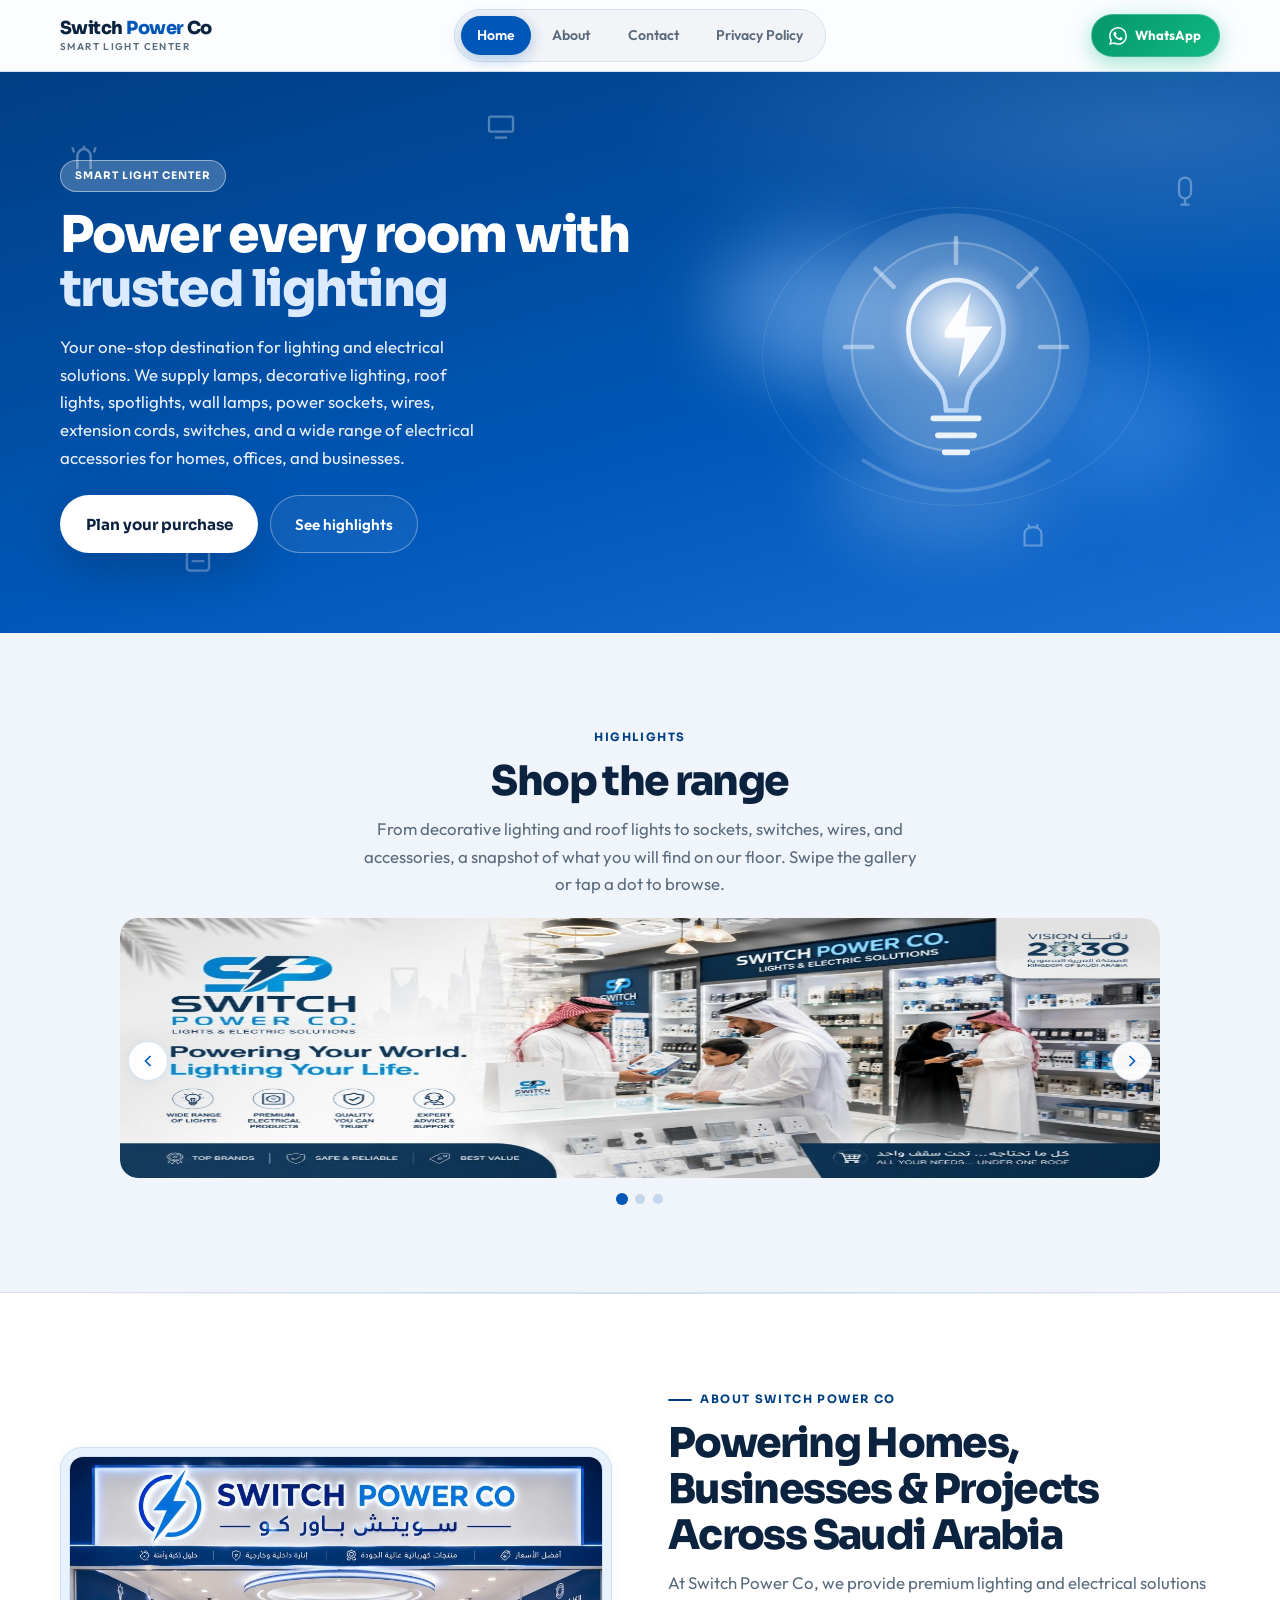
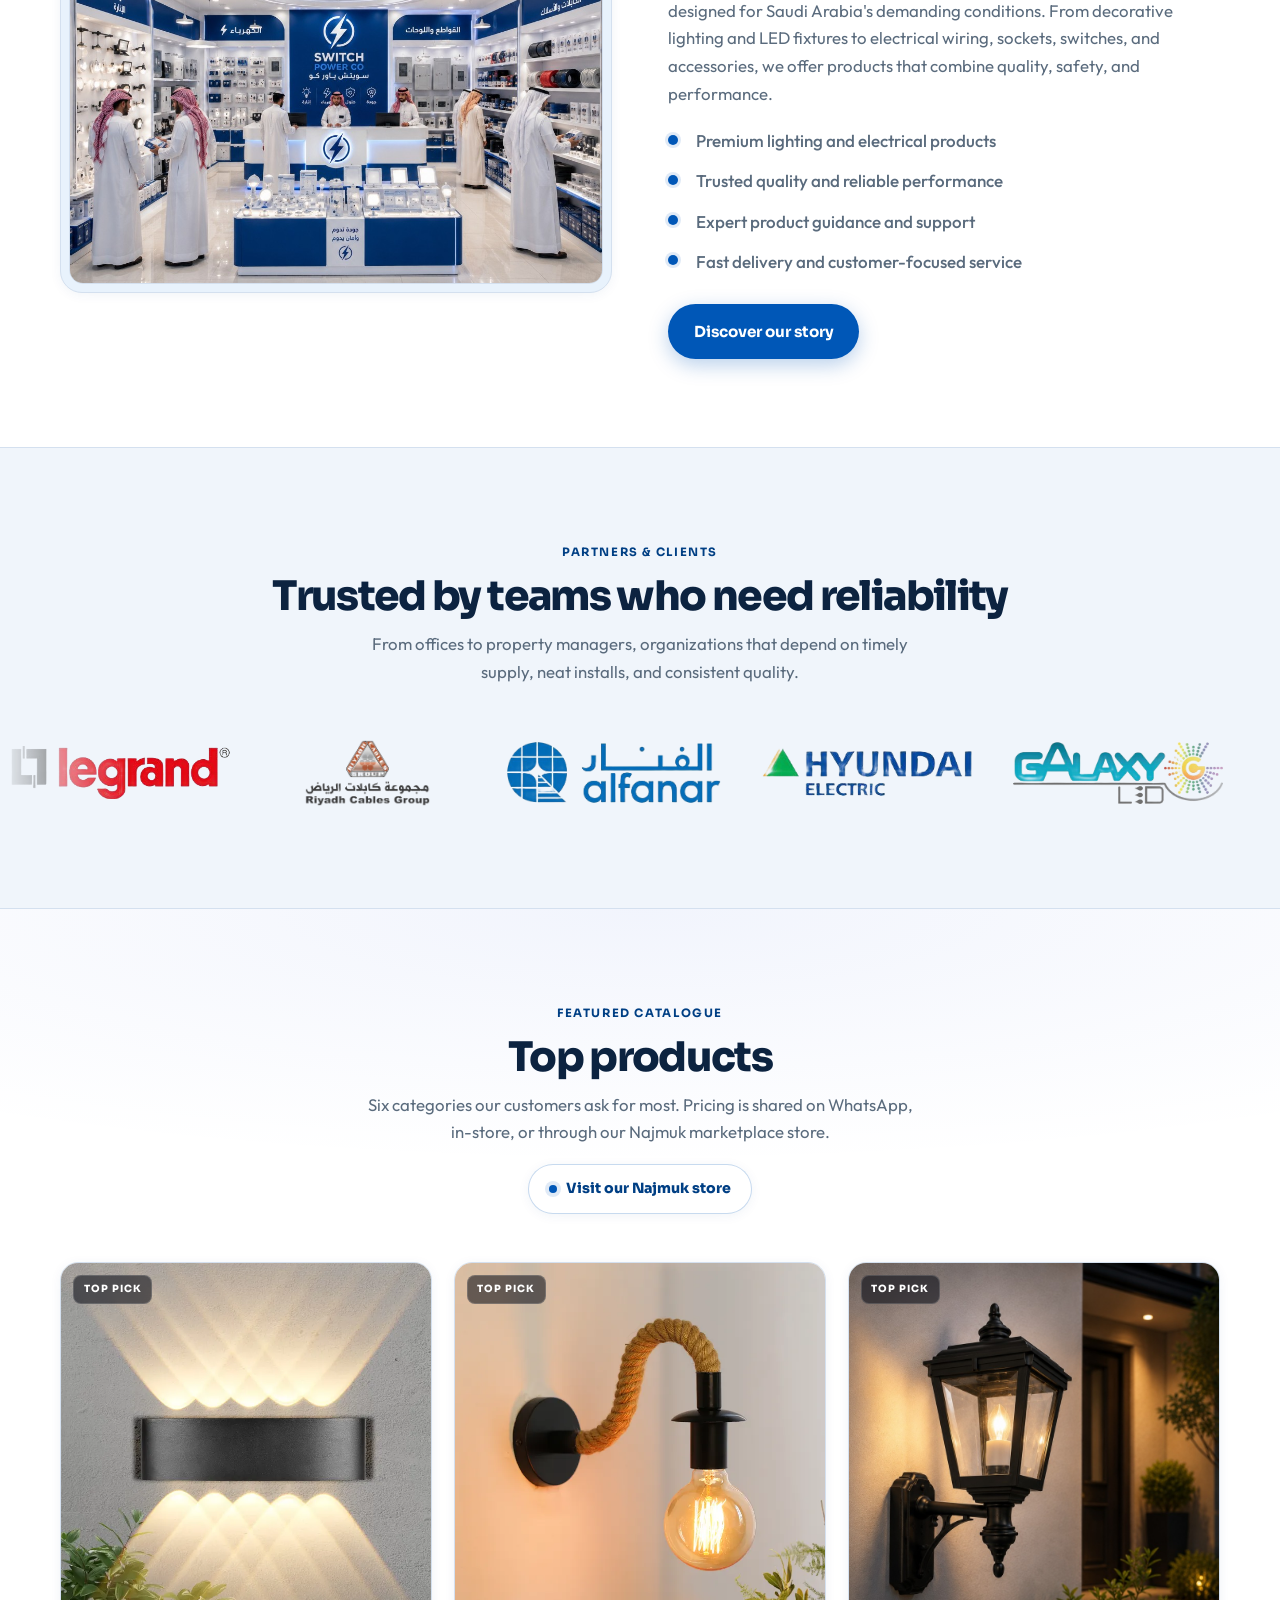
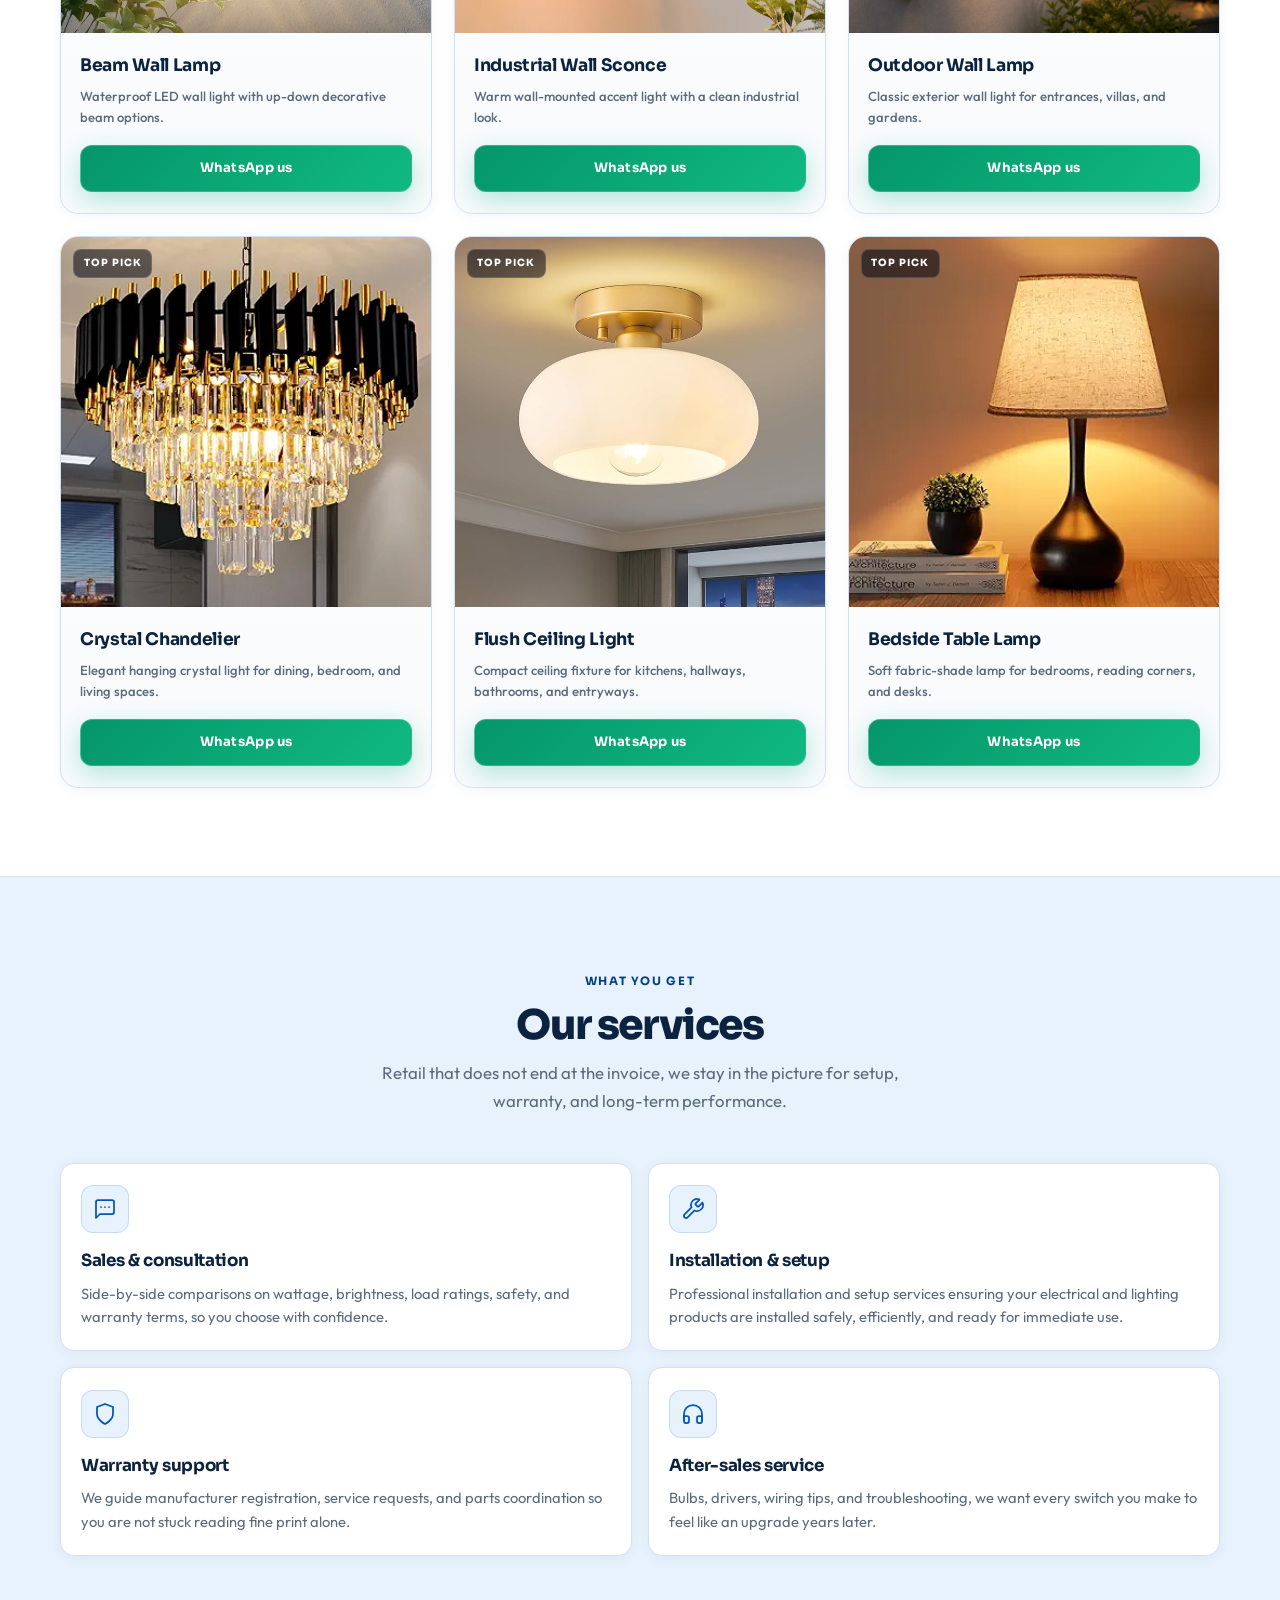
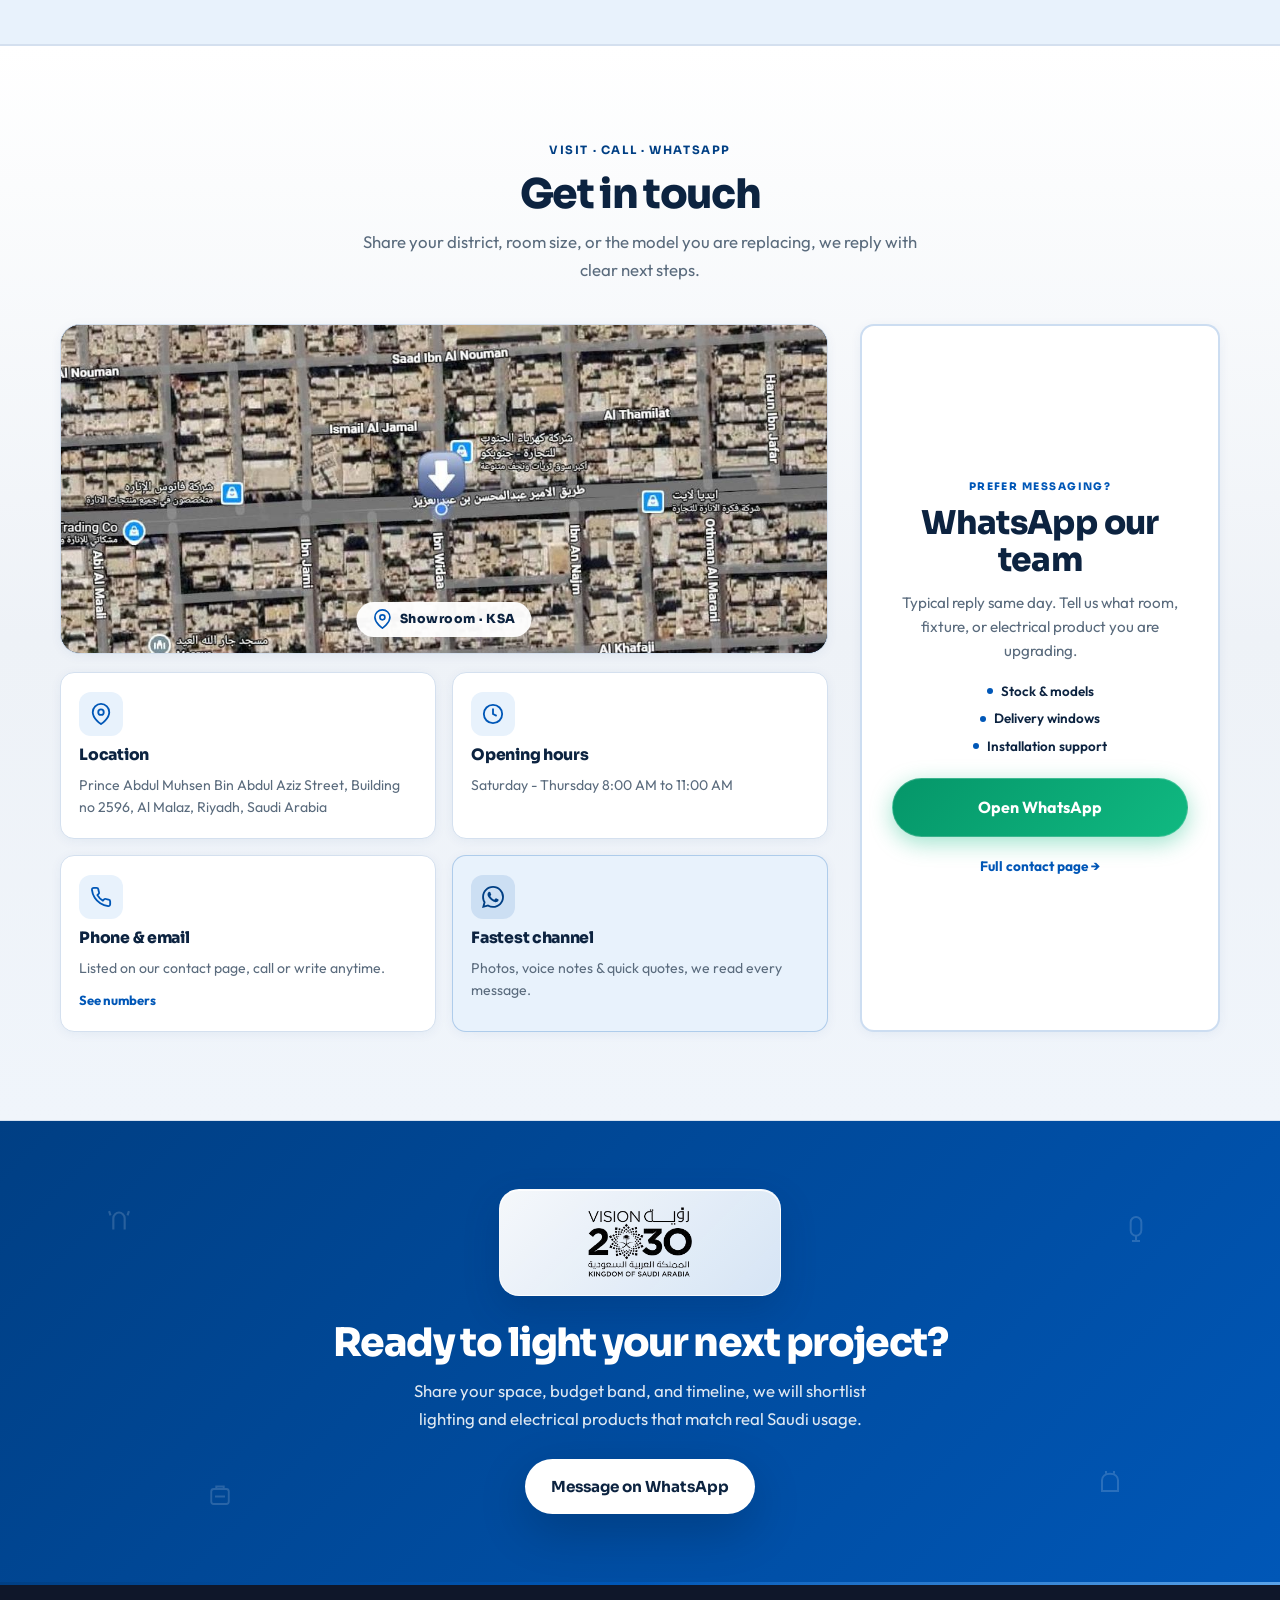
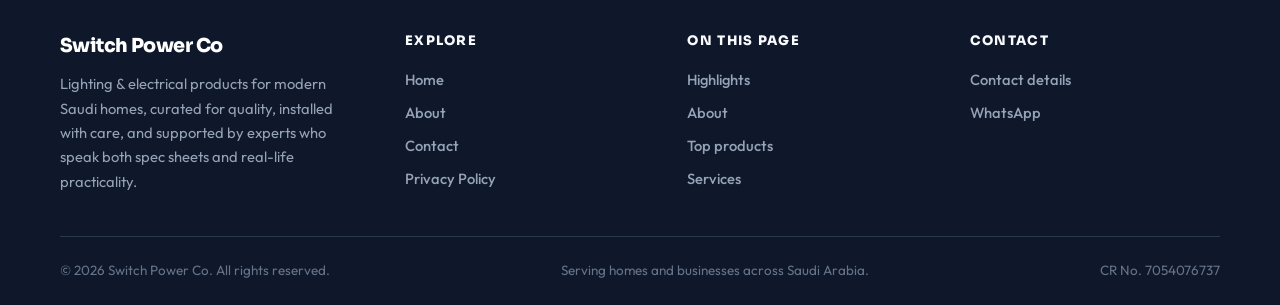
==== commit 42b754ea: "Update product catalog assets" ====
--- a/index.html
+++ b/index.html
@@ -195,67 +195,67 @@
           <article class="product-card">
             <div class="thumb">
               <span class="product-pill">Top pick</span>
-              <img src="assets/images/product-6.png" width="480" height="360" alt="" loading="lazy" />
-            </div>
-            <div class="body">
-              <h3>Decorative lamps</h3>
-              <p class="product-note">Elegant lighting options for homes, offices, and showrooms.</p>
-              <a class="btn-contact-product" href="#" data-whatsapp data-whatsapp-message="Hi, I am interested in decorative lamps.">WhatsApp us</a>
-            </div>
-          </article>
-          <article class="product-card">
-            <div class="thumb">
-              <span class="product-pill">Top pick</span>
-              <img src="assets/images/product-5.png" width="480" height="360" alt="" loading="lazy" />
-            </div>
-            <div class="body">
-              <h3>Roof lights</h3>
-              <p class="product-note">Clean ceiling lighting for rooms, corridors, and workspaces.</p>
-              <a class="btn-contact-product" href="#" data-whatsapp data-whatsapp-message="Hi, I am interested in roof lights.">WhatsApp us</a>
-            </div>
-          </article>
-          <article class="product-card">
-            <div class="thumb">
-              <span class="product-pill">Top pick</span>
-              <img src="assets/images/product-4.png" width="480" height="360" alt="" loading="lazy" />
-            </div>
-            <div class="body">
-              <h3>Spotlights</h3>
-              <p class="product-note">Focused lighting for interiors, displays, and feature walls.</p>
-              <a class="btn-contact-product" href="#" data-whatsapp data-whatsapp-message="Hi, I am interested in spotlights.">WhatsApp us</a>
-            </div>
-          </article>
-          <article class="product-card">
-            <div class="thumb">
-              <span class="product-pill">Top pick</span>
-              <img src="assets/images/product-3.png" width="480" height="360" alt="" loading="lazy" />
-            </div>
-            <div class="body">
-              <h3>Wall lamps</h3>
-              <p class="product-note">Practical and decorative wall lighting for daily use.</p>
-              <a class="btn-contact-product" href="#" data-whatsapp data-whatsapp-message="Hi, I am interested in wall lamps.">WhatsApp us</a>
-            </div>
-          </article>
-          <article class="product-card">
-            <div class="thumb">
-              <span class="product-pill">Top pick</span>
-              <img src="assets/images/product-2.png" width="480" height="360" alt="" loading="lazy" />
-            </div>
-            <div class="body">
-              <h3>Switches &amp; sockets</h3>
-              <p class="product-note">Reliable fittings for homes, offices, and business spaces.</p>
-              <a class="btn-contact-product" href="#" data-whatsapp data-whatsapp-message="Hi, I am interested in switches and sockets.">WhatsApp us</a>
-            </div>
-          </article>
-          <article class="product-card">
-            <div class="thumb">
-              <span class="product-pill">Top pick</span>
-              <img src="assets/images/product-1.png" width="480" height="360" alt="" loading="lazy" />
-            </div>
-            <div class="body">
-              <h3>Wires &amp; extension cords</h3>
-              <p class="product-note">Everyday power accessories selected for safety and durability.</p>
-              <a class="btn-contact-product" href="#" data-whatsapp data-whatsapp-message="Hi, I am interested in wires and extension cords.">WhatsApp us</a>
+              <img src="assets/images/wall-lamp-1.png" width="480" height="360" alt="Up and down beam LED wall lamp" loading="lazy" />
+            </div>
+            <div class="body">
+              <h3>Beam Wall Lamp</h3>
+              <p class="product-note">Waterproof LED wall light with up-down decorative beam options.</p>
+              <a class="btn-contact-product" href="#" data-whatsapp data-whatsapp-message="Hi, I am interested in Beam Wall Lamp.">WhatsApp us</a>
+            </div>
+          </article>
+          <article class="product-card">
+            <div class="thumb">
+              <span class="product-pill">Top pick</span>
+              <img src="assets/images/wall-lamp-2.png" width="480" height="360" alt="Industrial wall sconce light" loading="lazy" />
+            </div>
+            <div class="body">
+              <h3>Industrial Wall Sconce</h3>
+              <p class="product-note">Warm wall-mounted accent light with a clean industrial look.</p>
+              <a class="btn-contact-product" href="#" data-whatsapp data-whatsapp-message="Hi, I am interested in Industrial Wall Sconce.">WhatsApp us</a>
+            </div>
+          </article>
+          <article class="product-card">
+            <div class="thumb">
+              <span class="product-pill">Top pick</span>
+              <img src="assets/images/wall-lamp-3.png" width="480" height="360" alt="Outdoor wall lamp" loading="lazy" />
+            </div>
+            <div class="body">
+              <h3>Outdoor Wall Lamp</h3>
+              <p class="product-note">Classic exterior wall light for entrances, villas, and gardens.</p>
+              <a class="btn-contact-product" href="#" data-whatsapp data-whatsapp-message="Hi, I am interested in Outdoor Wall Lamp.">WhatsApp us</a>
+            </div>
+          </article>
+          <article class="product-card">
+            <div class="thumb">
+              <span class="product-pill">Top pick</span>
+              <img src="assets/images/ceiling-light-1.png" width="480" height="360" alt="Crystal chandelier ceiling light" loading="lazy" />
+            </div>
+            <div class="body">
+              <h3>Crystal Chandelier</h3>
+              <p class="product-note">Elegant hanging crystal light for dining, bedroom, and living spaces.</p>
+              <a class="btn-contact-product" href="#" data-whatsapp data-whatsapp-message="Hi, I am interested in Crystal Chandelier.">WhatsApp us</a>
+            </div>
+          </article>
+          <article class="product-card">
+            <div class="thumb">
+              <span class="product-pill">Top pick</span>
+              <img src="assets/images/ceiling-light-2.png" width="480" height="360" alt="Semi flush ceiling light" loading="lazy" />
+            </div>
+            <div class="body">
+              <h3>Flush Ceiling Light</h3>
+              <p class="product-note">Compact ceiling fixture for kitchens, hallways, bathrooms, and entryways.</p>
+              <a class="btn-contact-product" href="#" data-whatsapp data-whatsapp-message="Hi, I am interested in Flush Ceiling Light.">WhatsApp us</a>
+            </div>
+          </article>
+          <article class="product-card">
+            <div class="thumb">
+              <span class="product-pill">Top pick</span>
+              <img src="assets/images/table-lamp-1.png" width="480" height="360" alt="Bedside table lamp" loading="lazy" />
+            </div>
+            <div class="body">
+              <h3>Bedside Table Lamp</h3>
+              <p class="product-note">Soft fabric-shade lamp for bedrooms, reading corners, and desks.</p>
+              <a class="btn-contact-product" href="#" data-whatsapp data-whatsapp-message="Hi, I am interested in Bedside Table Lamp.">WhatsApp us</a>
             </div>
           </article>
         </div>
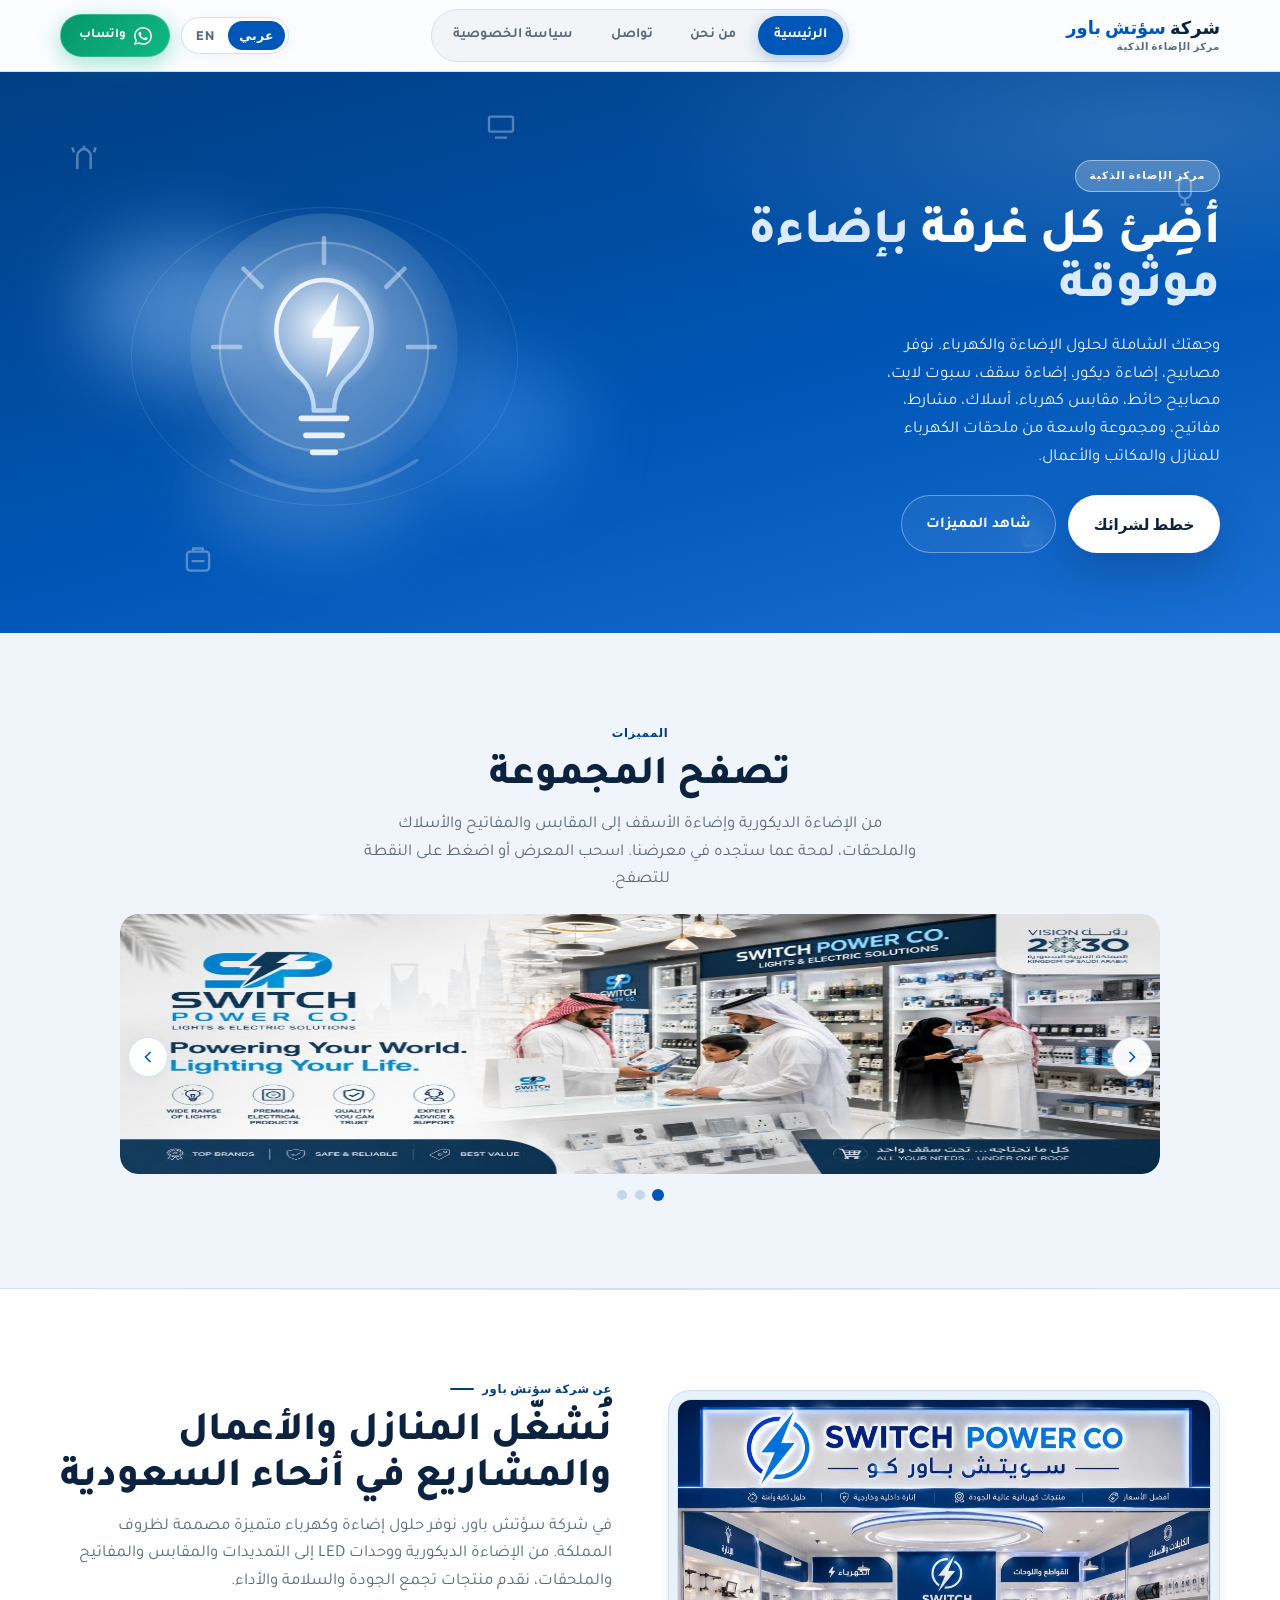
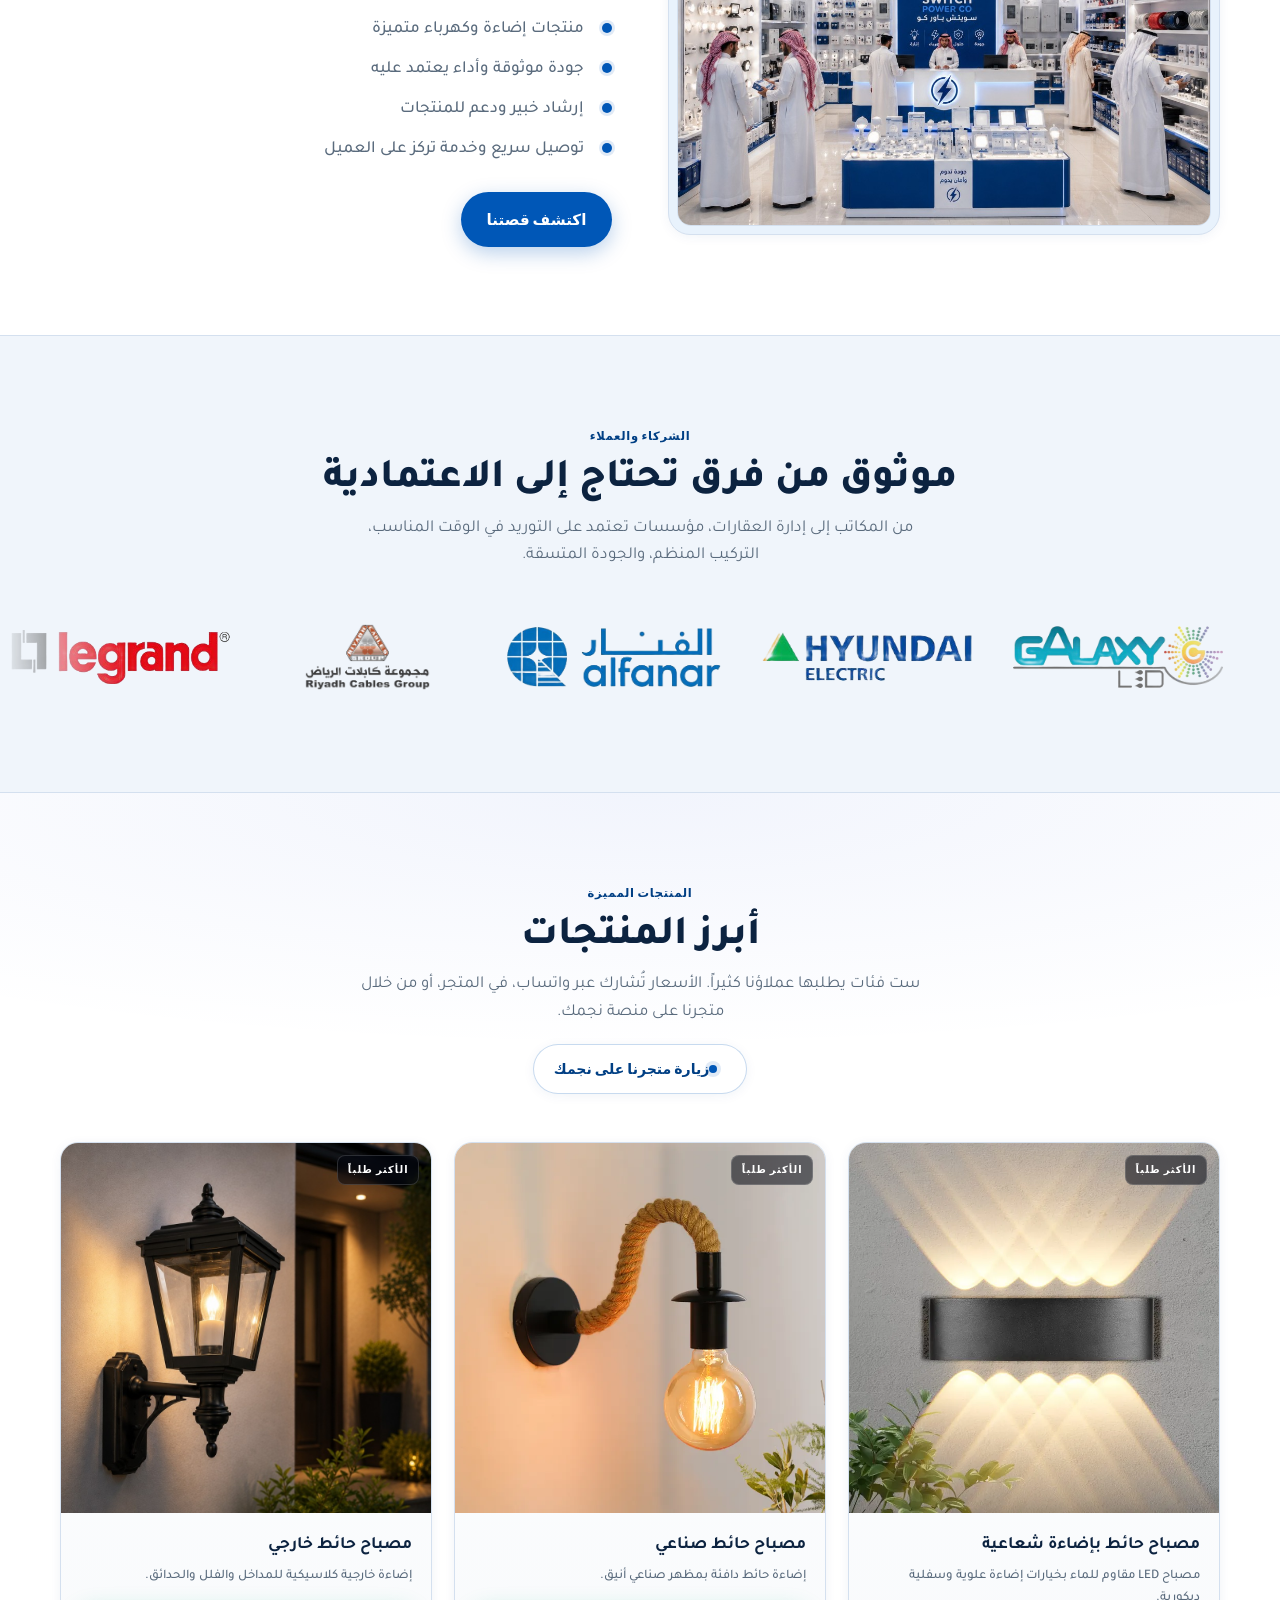
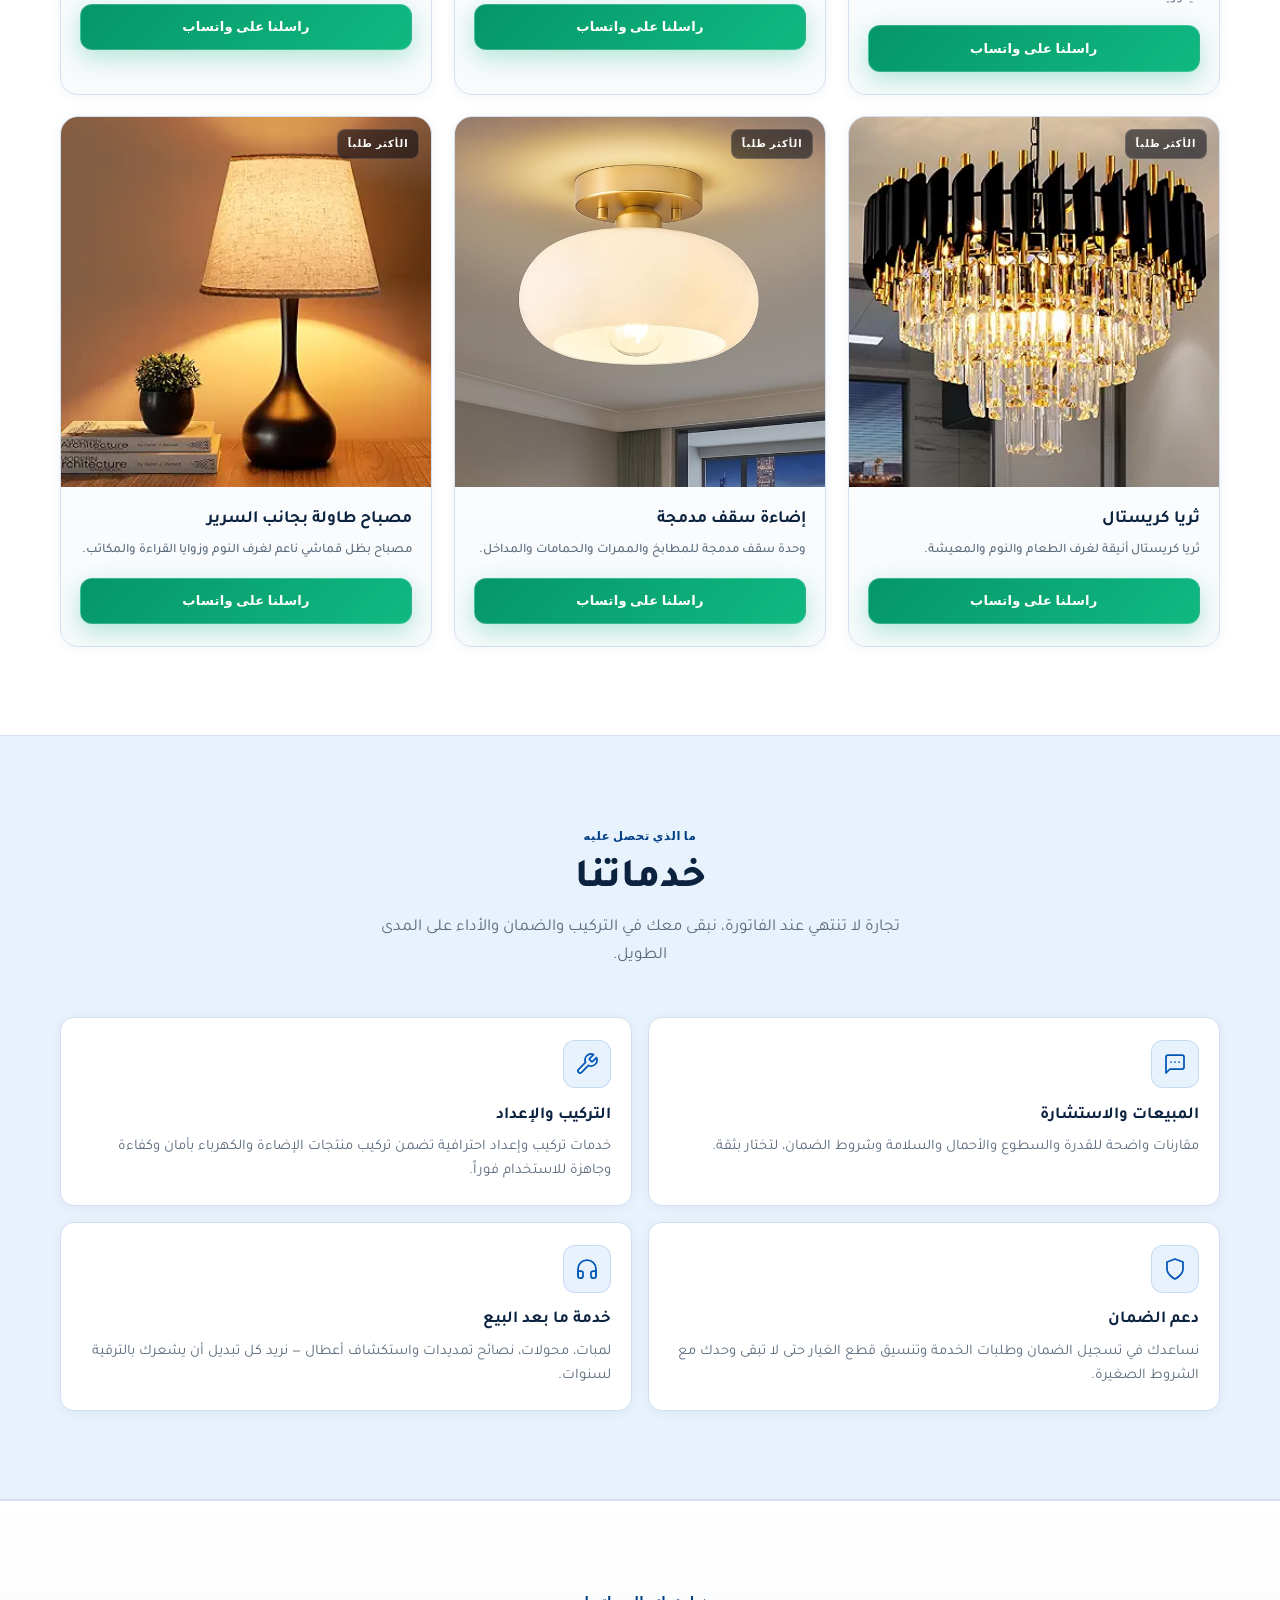
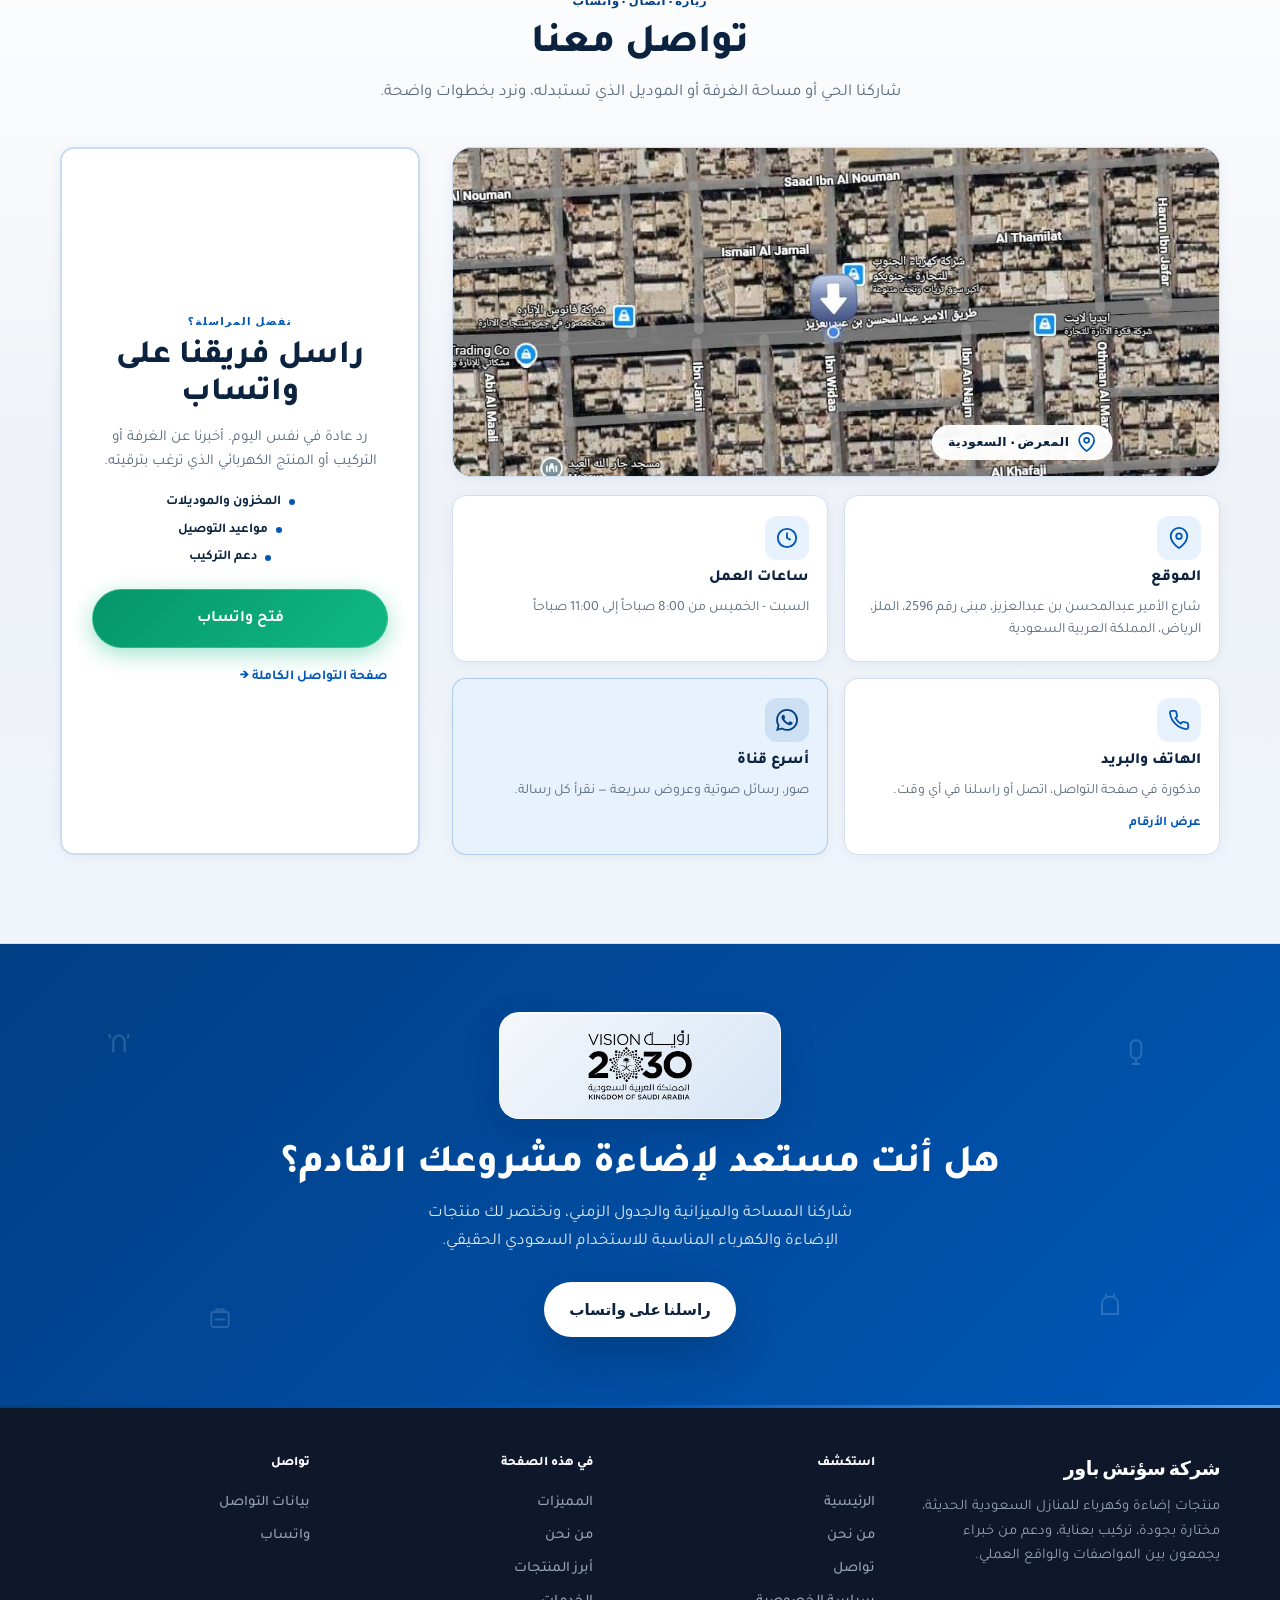
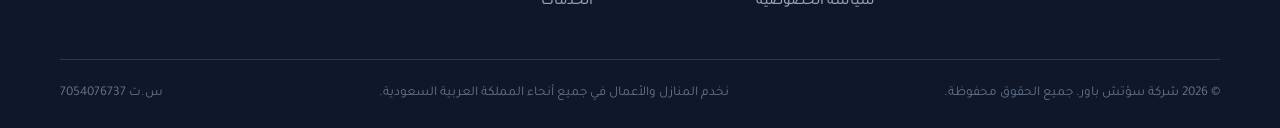
==== commit dc3aa632: "Add Arabic i18n, RTL support, and Saudi brand name شركة سؤتش باور" ====
--- a/index.html
+++ b/index.html
@@ -1,47 +1,64 @@
 <!DOCTYPE html>
-<html lang="en">
+<html lang="ar" dir="rtl">
 <head>
+  <script>(function(){var l=localStorage.getItem("sp-lang")||"ar";document.documentElement.lang=l;document.documentElement.dir=l==="ar"?"rtl":"ltr";})();</script>
   <meta charset="UTF-8" />
   <meta name="viewport" content="width=device-width, initial-scale=1.0" />
-  <meta name="description" content="Switch Power Co: premium lighting and electrical products in Saudi Arabia, with trusted guidance, installation support, and customer-focused service." />
-  <title>Switch Power Co | Lighting &amp; Electrical Products | KSA</title>
+  <meta name="description" content="شركة سؤتش باور: منتجات إضاءة وكهرباء متميزة في السعودية، مع إرشاد موثوق ودعم تركيب وخدمة تركز على العميل." />
+  <meta name="keywords" content="Switch Power Co, Smart Light Center, lighting Saudi Arabia, electrical products Riyadh, wall lamps, ceiling lights, chandeliers, switches, sockets" />
+  <meta name="robots" content="index, follow" />
+  <meta name="theme-color" content="#0057b7" />
+  <link rel="canonical" href="https://switchpowersa.com/" />
+  <link rel="icon" href="assets/images/favicon.svg" type="image/svg+xml" />
+  <meta property="og:title" content="Switch Power Co | Smart Light Center" />
+  <meta property="og:description" content="Premium lighting and electrical products for Saudi homes, offices, and businesses." />
+  <meta property="og:type" content="website" />
+  <meta property="og:url" content="https://switchpowersa.com/" />
+  <meta property="og:site_name" content="شركة سؤتش باور" />
+  <meta property="og:image" content="https://switchpowersa.com/assets/images/shop.png" />
+  <meta name="twitter:card" content="summary_large_image" />
+  <title>شركة سؤتش باور | منتجات الإضاءة والكهرباء | السعودية</title>
   <link rel="preconnect" href="https://fonts.googleapis.com" />
   <link rel="preconnect" href="https://fonts.gstatic.com" crossorigin />
-  <link href="https://fonts.googleapis.com/css2?family=Outfit:wght@400;500;600;700&family=Sora:wght@500;600;700;800&display=swap" rel="stylesheet" />
+  <link href="https://fonts.googleapis.com/css2?family=Outfit:wght@400;500;600;700&family=Sora:wght@500;600;700;800&family=Tajawal:wght@400;500;700;800&display=swap" rel="stylesheet" />
   <link rel="stylesheet" href="css/styles.css" />
 </head>
 <body>
   <header class="site-header">
     <div class="container header-inner">
-      <a class="logo" href="index.html">Switch <span>Power</span> Co<small>Smart Light Center</small></a>
-      <nav class="nav-desktop" aria-label="Main">
-        <a href="index.html">Home</a>
-        <a href="about.html">About</a>
-        <a href="contact.html">Contact</a>
-        <a href="privacy.html">Privacy Policy</a>
+      <a class="logo" href="index.html"><span class="logo__name" data-i18n-html="logo.nameHtml">شركة <span>سؤتش باور</span></span><small data-i18n="logo.tagline">مركز الإضاءة الذكية</small></a>
+      <nav class="nav-desktop" data-i18n-aria="nav.main" aria-label="القائمة الرئيسية">
+        <a href="index.html" data-i18n="nav.home">الرئيسية</a>
+        <a href="about.html" data-i18n="nav.about">من نحن</a>
+        <a href="contact.html" data-i18n="nav.contact">تواصل</a>
+        <a href="privacy.html" data-i18n="nav.privacy">سياسة الخصوصية</a>
       </nav>
-      <div class="header-spacer">
-        <a class="btn-whatsapp" href="#" data-whatsapp data-whatsapp-message="Hello Switch Power Co, I would like to get in touch.">
+      <div class="header-actions">
+        <div class="lang-switch" role="group" data-i18n-aria="lang.switch" aria-label="اللغة">
+          <button type="button" class="lang-switch__btn is-active" data-lang="ar" aria-pressed="true" data-i18n="lang.ar">عربي</button>
+          <button type="button" class="lang-switch__btn" data-lang="en" aria-pressed="false" data-i18n="lang.en">EN</button>
+        </div>
+        <a class="btn-whatsapp" href="#" data-whatsapp data-i18n-wa="home.waGeneral">
           <svg width="18" height="18" viewBox="0 0 24 24" fill="currentColor" aria-hidden="true"><path d="M17.472 14.382c-.297-.149-1.758-.867-2.03-.967-.273-.099-.471-.148-.67.15-.197.297-.767.966-.94 1.164-.173.199-.347.223-.644.075-.297-.15-1.255-.463-2.39-1.475-.883-.788-1.48-1.761-1.653-2.059-.173-.297-.018-.458.13-.606.134-.133.298-.347.446-.52.149-.174.198-.298.298-.497.099-.198.05-.371-.025-.52-.075-.149-.669-1.612-.916-2.207-.242-.579-.487-.5-.669-.51-.173-.008-.371-.01-.57-.01-.198 0-.52.074-.792.372-.272.297-1.04 1.016-1.04 2.479 0 1.462 1.065 2.875 1.213 3.074.149.198 2.096 3.2 5.077 4.487.709.306 1.262.489 1.694.625.712.227 1.36.195 1.871.118.571-.085 1.758-.719 2.006-1.413.248-.694.248-1.289.173-1.413-.074-.124-.272-.198-.57-.347m-5.421 7.403h-.004a9.87 9.87 0 01-5.031-1.378l-.361-.214-3.741.982.998-3.648-.235-.374a9.86 9.86 0 01-1.51-5.26c.001-5.45 4.436-9.884 9.888-9.884 2.64 0 5.117 1.03 6.988 2.898a9.825 9.825 0 012.893 6.994c-.003 5.45-4.435 9.884-9.885 9.884m8.413-18.297A11.815 11.815 0 0012.05 0C5.495 0 .16 5.335.157 11.892c0 2.096.547 4.142 1.588 5.945L.057 24l6.305-1.654a11.882 11.882 0 005.683 1.448h.005c6.554 0 11.89-5.335 11.893-11.893a11.821 11.821 0 00-3.48-8.413z"/></svg>
-          WhatsApp
+          <span data-i18n="whatsapp">واتساب</span>
         </a>
-      </div>
-      <button class="menu-toggle" type="button" aria-label="Open menu" aria-expanded="false" aria-controls="mobile-nav">
-        <span></span>
-      </button>
+        <button class="menu-toggle" type="button" data-i18n-aria="openMenu" aria-label="فتح القائمة" aria-expanded="false" aria-controls="mobile-nav">
+          <span></span>
+        </button>
+      </div>
     </div>
   </header>
 
   <div class="nav-overlay" id="nav-overlay"></div>
-  <aside class="nav-sidebar" id="mobile-nav" aria-label="Mobile menu">
-    <a class="logo" href="index.html">Switch <span>Power</span> Co</a>
+  <aside class="nav-sidebar" id="mobile-nav" data-i18n-aria="nav.mobile" aria-label="القائمة">
+    <a class="logo" href="index.html"><span class="logo__name" data-i18n-html="logo.nameHtml">شركة <span>سؤتش باور</span></span></a>
     <nav>
-      <a href="index.html">Home</a>
-      <a href="about.html">About</a>
-      <a href="contact.html">Contact</a>
-      <a href="privacy.html">Privacy Policy</a>
+      <a href="index.html" data-i18n="nav.home">الرئيسية</a>
+      <a href="about.html" data-i18n="nav.about">من نحن</a>
+      <a href="contact.html" data-i18n="nav.contact">تواصل</a>
+      <a href="privacy.html" data-i18n="nav.privacy">سياسة الخصوصية</a>
     </nav>
-    <a class="btn-whatsapp" href="#" data-whatsapp>WhatsApp us</a>
+    <a class="btn-whatsapp" href="#" data-whatsapp><span data-i18n="whatsappUs">راسلنا على واتساب</span></a>
   </aside>
 
   <main>
@@ -56,13 +73,13 @@
       <div class="container">
         <div>
           <div class="hero-badge-row">
-            <span class="hero-badge hero-badge--alt">Smart Light Center</span>
-          </div>
-          <h1>Power every room with <span class="text-gradient">trusted lighting</span></h1>
-          <p class="hero-lead">Your one-stop destination for lighting and electrical solutions. We supply lamps, decorative lighting, roof lights, spotlights, wall lamps, power sockets, wires, extension cords, switches, and a wide range of electrical accessories for homes, offices, and businesses.</p>
+            <span class="hero-badge hero-badge--alt" data-i18n="home.heroBadge">مركز الإضاءة الذكية</span>
+          </div>
+          <h1 data-i18n-html="home.heroTitle">أضِئ كل غرفة <span class="text-gradient">بإضاءة موثوقة</span></h1>
+          <p class="hero-lead" data-i18n="home.heroLead">وجهتك الشاملة لحلول الإضاءة والكهرباء. نوفر مصابيح، إضاءة ديكور، إضاءة سقف، سبوت لايت، مصابيح حائط، مقابس كهرباء، أسلاك، مشارط، مفاتيح، ومجموعة واسعة من ملحقات الكهرباء للمنازل والمكاتب والأعمال.</p>
           <div class="hero-actions">
-            <a class="btn-primary" href="contact.html">Plan your purchase</a>
-            <a class="btn-outline-light" href="#spotlight">See highlights</a>
+            <a class="btn-primary" href="contact.html" data-i18n="home.planPurchase">خطط لشرائك</a>
+            <a class="btn-outline-light" href="#spotlight" data-i18n="home.seeHighlights">شاهد المميزات</a>
           </div>
         </div>
         <div class="hero-visual" aria-hidden="true">
@@ -99,12 +116,12 @@
 
     <section class="section spotlight-section" id="spotlight" aria-labelledby="spotlight-heading">
       <div class="container section-head">
-        <span class="eyebrow eyebrow--dark">Highlights</span>
-        <h2 class="section-title" id="spotlight-heading">Shop the range</h2>
-        <p class="section-lead">From decorative lighting and roof lights to sockets, switches, wires, and accessories, a snapshot of what you will find on our floor. Swipe the gallery or tap a dot to browse.</p>
+        <span class="eyebrow eyebrow--dark" data-i18n="home.highlights">المميزات</span>
+        <h2 class="section-title" id="spotlight-heading" data-i18n="home.shopRange">تصفح المجموعة</h2>
+        <p class="section-lead" data-i18n="home.shopLead">من الإضاءة الديكورية وإضاءة الأسقف إلى المقابس والمفاتيح والأسلاك والملحقات، لمحة عما ستجده في معرضنا. اسحب المعرض أو اضغط على النقطة للتصفح.</p>
       </div>
       <div class="spotlight-shell">
-        <div class="spotlight-carousel" id="spotlight-carousel" role="region" aria-roledescription="carousel" aria-label="Product highlights" data-spotlight-interval="5000">
+        <div class="spotlight-carousel" id="spotlight-carousel" role="region" aria-roledescription="carousel" data-i18n-aria="home.carousel" aria-label="معرض المنتجات" data-spotlight-interval="5000">
           <div class="spotlight-viewport">
             <div class="spotlight-track">
               <figure class="spotlight-slide">
@@ -118,16 +135,16 @@
               </figure>
             </div>
           </div>
-          <button type="button" class="spotlight-nav spotlight-nav--prev" aria-label="Previous slide">
+          <button type="button" class="spotlight-nav spotlight-nav--prev" data-i18n-aria="home.prevSlide" aria-label="الشريحة السابقة">
             <svg width="20" height="20" viewBox="0 0 24 24" fill="none" stroke="currentColor" stroke-width="2"><path d="M15 18l-6-6 6-6"/></svg>
           </button>
-          <button type="button" class="spotlight-nav spotlight-nav--next" aria-label="Next slide">
+          <button type="button" class="spotlight-nav spotlight-nav--next" data-i18n-aria="home.nextSlide" aria-label="الشريحة التالية">
             <svg width="20" height="20" viewBox="0 0 24 24" fill="none" stroke="currentColor" stroke-width="2"><path d="M9 18l6-6-6-6"/></svg>
           </button>
-          <div class="spotlight-dots" role="tablist" aria-label="Choose slide">
-            <button type="button" class="spotlight-dot is-active" role="tab" aria-selected="true" aria-label="Slide 1"></button>
-            <button type="button" class="spotlight-dot" role="tab" aria-selected="false" aria-label="Slide 2"></button>
-            <button type="button" class="spotlight-dot" role="tab" aria-selected="false" aria-label="Slide 3"></button>
+          <div class="spotlight-dots" role="tablist" data-i18n-aria="home.chooseSlide" aria-label="اختر الشريحة">
+            <button type="button" class="spotlight-dot is-active" role="tab" aria-selected="true" aria-label="الشريحة 1"></button>
+            <button type="button" class="spotlight-dot" role="tab" aria-selected="false" aria-label="الشريحة 2"></button>
+            <button type="button" class="spotlight-dot" role="tab" aria-selected="false" aria-label="الشريحة 3"></button>
           </div>
         </div>
       </div>
@@ -141,25 +158,25 @@
           </div>
         </div>
         <div class="about-strip__content">
-          <span class="eyebrow eyebrow--dark">About Switch Power Co</span>
-          <h2 class="section-title">Powering Homes, Businesses &amp; Projects Across Saudi Arabia</h2>
-          <p class="section-lead" style="max-width: none; margin-bottom: 1.25rem;">At Switch Power Co, we provide premium lighting and electrical solutions designed for Saudi Arabia's demanding conditions. From decorative lighting and LED fixtures to electrical wiring, sockets, switches, and accessories, we offer products that combine quality, safety, and performance.</p>
+          <span class="eyebrow eyebrow--dark" data-i18n="home.aboutEyebrow">عن شركة سؤتش باور</span>
+          <h2 class="section-title" data-i18n="home.aboutTitle">نُشغّل المنازل والأعمال والمشاريع في أنحاء السعودية</h2>
+          <p class="section-lead" style="max-width: none; margin-bottom: 1.25rem;" data-i18n="home.aboutLead">في شركة سؤتش باور، نوفر حلول إضاءة وكهرباء متميزة مصممة لظروف المملكة. من الإضاءة الديكورية ووحدات LED إلى التمديدات والمقابس والمفاتيح والملحقات، نقدم منتجات تجمع الجودة والسلامة والأداء.</p>
           <ul class="about-checklist">
-            <li>Premium lighting and electrical products</li>
-            <li>Trusted quality and reliable performance</li>
-            <li>Expert product guidance and support</li>
-            <li>Fast delivery and customer-focused service</li>
+            <li data-i18n="home.check1">منتجات إضاءة وكهرباء متميزة</li>
+            <li data-i18n="home.check2">جودة موثوقة وأداء يعتمد عليه</li>
+            <li data-i18n="home.check3">إرشاد خبير ودعم للمنتجات</li>
+            <li data-i18n="home.check4">توصيل سريع وخدمة تركز على العميل</li>
           </ul>
-          <a class="btn-primary" href="about.html">Discover our story</a>
+          <a class="btn-primary" href="about.html" data-i18n="home.discoverStory">اكتشف قصتنا</a>
         </div>
       </div>
     </section>
 
     <section class="section clients-section" aria-labelledby="clients-heading">
       <div class="container section-head">
-        <span class="eyebrow eyebrow--dark">Partners &amp; clients</span>
-        <h2 class="section-title" id="clients-heading">Trusted by teams who need reliability</h2>
-        <p class="section-lead">From offices to property managers, organizations that depend on timely supply, neat installs, and consistent quality.</p>
+        <span class="eyebrow eyebrow--dark" data-i18n="home.partners">الشركاء والعملاء</span>
+        <h2 class="section-title" id="clients-heading" data-i18n="home.partnersTitle">موثوق من فرق تحتاج إلى الاعتمادية</h2>
+        <p class="section-lead" data-i18n="home.partnersLead">من المكاتب إلى إدارة العقارات، مؤسسات تعتمد على التوريد في الوقت المناسب، التركيب المنظم، والجودة المتسقة.</p>
       </div>
       <div class="clients-marquee" aria-hidden="true">
         <div class="marquee-track">
@@ -185,77 +202,77 @@
 
     <section class="section products-section" id="products" aria-labelledby="products-heading">
       <div class="container section-head">
-        <span class="eyebrow eyebrow--dark">Featured catalogue</span>
-        <h2 class="section-title" id="products-heading">Top products</h2>
-        <p class="section-lead">Six categories our customers ask for most. Pricing is shared on WhatsApp, in-store, or through our Najmuk marketplace store.</p>
-        <a class="btn-marketplace" href="https://www.najmuk.com/shopView/42" aria-label="Visit Switch Power Co store on Najmuk">Visit our Najmuk store</a>
+        <span class="eyebrow eyebrow--dark" data-i18n="home.catalogue">المنتجات المميزة</span>
+        <h2 class="section-title" id="products-heading" data-i18n="home.productsTitle">أبرز المنتجات</h2>
+        <p class="section-lead" data-i18n="home.productsLead">ست فئات يطلبها عملاؤنا كثيراً. الأسعار تُشارك عبر واتساب، في المتجر، أو من خلال متجرنا على منصة نجمك.</p>
+        <a class="btn-marketplace" href="https://www.najmuk.com/shopView/42" aria-label="Visit Switch Power Co store on Najmuk" data-i18n="home.visitNajmuk">زيارة متجرنا على نجمك</a>
       </div>
       <div class="container">
         <div class="products-grid">
           <article class="product-card">
             <div class="thumb">
-              <span class="product-pill">Top pick</span>
+              <span class="product-pill" data-i18n="home.topPick">الأكثر طلباً</span>
               <img src="assets/images/wall-lamp-1.png" width="480" height="360" alt="Up and down beam LED wall lamp" loading="lazy" />
             </div>
             <div class="body">
-              <h3>Beam Wall Lamp</h3>
-              <p class="product-note">Waterproof LED wall light with up-down decorative beam options.</p>
-              <a class="btn-contact-product" href="#" data-whatsapp data-whatsapp-message="Hi, I am interested in Beam Wall Lamp.">WhatsApp us</a>
-            </div>
-          </article>
-          <article class="product-card">
-            <div class="thumb">
-              <span class="product-pill">Top pick</span>
+              <h3 data-i18n="home.prod1Name">مصباح حائط بإضاءة شعاعية</h3>
+              <p class="product-note" data-i18n="home.prod1Note">مصباح LED مقاوم للماء بخيارات إضاءة علوية وسفلية ديكورية.</p>
+              <a class="btn-contact-product" href="#" data-whatsapp data-i18n-wa-product="home.prod1Name"><span data-i18n="home.whatsappProduct">راسلنا على واتساب</span></a>
+            </div>
+          </article>
+          <article class="product-card">
+            <div class="thumb">
+              <span class="product-pill" data-i18n="home.topPick">الأكثر طلباً</span>
               <img src="assets/images/wall-lamp-2.png" width="480" height="360" alt="Industrial wall sconce light" loading="lazy" />
             </div>
             <div class="body">
-              <h3>Industrial Wall Sconce</h3>
-              <p class="product-note">Warm wall-mounted accent light with a clean industrial look.</p>
-              <a class="btn-contact-product" href="#" data-whatsapp data-whatsapp-message="Hi, I am interested in Industrial Wall Sconce.">WhatsApp us</a>
-            </div>
-          </article>
-          <article class="product-card">
-            <div class="thumb">
-              <span class="product-pill">Top pick</span>
+              <h3 data-i18n="home.prod2Name">مصباح حائط صناعي</h3>
+              <p class="product-note" data-i18n="home.prod2Note">إضاءة حائط دافئة بمظهر صناعي أنيق.</p>
+              <a class="btn-contact-product" href="#" data-whatsapp data-i18n-wa-product="home.prod2Name"><span data-i18n="home.whatsappProduct">راسلنا على واتساب</span></a>
+            </div>
+          </article>
+          <article class="product-card">
+            <div class="thumb">
+              <span class="product-pill" data-i18n="home.topPick">الأكثر طلباً</span>
               <img src="assets/images/wall-lamp-3.png" width="480" height="360" alt="Outdoor wall lamp" loading="lazy" />
             </div>
             <div class="body">
-              <h3>Outdoor Wall Lamp</h3>
-              <p class="product-note">Classic exterior wall light for entrances, villas, and gardens.</p>
-              <a class="btn-contact-product" href="#" data-whatsapp data-whatsapp-message="Hi, I am interested in Outdoor Wall Lamp.">WhatsApp us</a>
-            </div>
-          </article>
-          <article class="product-card">
-            <div class="thumb">
-              <span class="product-pill">Top pick</span>
+              <h3 data-i18n="home.prod3Name">مصباح حائط خارجي</h3>
+              <p class="product-note" data-i18n="home.prod3Note">إضاءة خارجية كلاسيكية للمداخل والفلل والحدائق.</p>
+              <a class="btn-contact-product" href="#" data-whatsapp data-i18n-wa-product="home.prod3Name"><span data-i18n="home.whatsappProduct">راسلنا على واتساب</span></a>
+            </div>
+          </article>
+          <article class="product-card">
+            <div class="thumb">
+              <span class="product-pill" data-i18n="home.topPick">الأكثر طلباً</span>
               <img src="assets/images/ceiling-light-1.png" width="480" height="360" alt="Crystal chandelier ceiling light" loading="lazy" />
             </div>
             <div class="body">
-              <h3>Crystal Chandelier</h3>
-              <p class="product-note">Elegant hanging crystal light for dining, bedroom, and living spaces.</p>
-              <a class="btn-contact-product" href="#" data-whatsapp data-whatsapp-message="Hi, I am interested in Crystal Chandelier.">WhatsApp us</a>
-            </div>
-          </article>
-          <article class="product-card">
-            <div class="thumb">
-              <span class="product-pill">Top pick</span>
+              <h3 data-i18n="home.prod4Name">ثريا كريستال</h3>
+              <p class="product-note" data-i18n="home.prod4Note">ثريا كريستال أنيقة لغرف الطعام والنوم والمعيشة.</p>
+              <a class="btn-contact-product" href="#" data-whatsapp data-i18n-wa-product="home.prod4Name"><span data-i18n="home.whatsappProduct">راسلنا على واتساب</span></a>
+            </div>
+          </article>
+          <article class="product-card">
+            <div class="thumb">
+              <span class="product-pill" data-i18n="home.topPick">الأكثر طلباً</span>
               <img src="assets/images/ceiling-light-2.png" width="480" height="360" alt="Semi flush ceiling light" loading="lazy" />
             </div>
             <div class="body">
-              <h3>Flush Ceiling Light</h3>
-              <p class="product-note">Compact ceiling fixture for kitchens, hallways, bathrooms, and entryways.</p>
-              <a class="btn-contact-product" href="#" data-whatsapp data-whatsapp-message="Hi, I am interested in Flush Ceiling Light.">WhatsApp us</a>
-            </div>
-          </article>
-          <article class="product-card">
-            <div class="thumb">
-              <span class="product-pill">Top pick</span>
+              <h3 data-i18n="home.prod5Name">إضاءة سقف مدمجة</h3>
+              <p class="product-note" data-i18n="home.prod5Note">وحدة سقف مدمجة للمطابخ والممرات والحمامات والمداخل.</p>
+              <a class="btn-contact-product" href="#" data-whatsapp data-i18n-wa-product="home.prod5Name"><span data-i18n="home.whatsappProduct">راسلنا على واتساب</span></a>
+            </div>
+          </article>
+          <article class="product-card">
+            <div class="thumb">
+              <span class="product-pill" data-i18n="home.topPick">الأكثر طلباً</span>
               <img src="assets/images/table-lamp-1.png" width="480" height="360" alt="Bedside table lamp" loading="lazy" />
             </div>
             <div class="body">
-              <h3>Bedside Table Lamp</h3>
-              <p class="product-note">Soft fabric-shade lamp for bedrooms, reading corners, and desks.</p>
-              <a class="btn-contact-product" href="#" data-whatsapp data-whatsapp-message="Hi, I am interested in Bedside Table Lamp.">WhatsApp us</a>
+              <h3 data-i18n="home.prod6Name">مصباح طاولة بجانب السرير</h3>
+              <p class="product-note" data-i18n="home.prod6Note">مصباح بظل قماشي ناعم لغرف النوم وزوايا القراءة والمكاتب.</p>
+              <a class="btn-contact-product" href="#" data-whatsapp data-i18n-wa-product="home.prod6Name"><span data-i18n="home.whatsappProduct">راسلنا على واتساب</span></a>
             </div>
           </article>
         </div>
@@ -264,38 +281,38 @@
 
     <section class="section services-section" id="services" aria-labelledby="services-heading">
       <div class="container section-head">
-        <span class="eyebrow">What you get</span>
-        <h2 class="section-title" id="services-heading">Our services</h2>
-        <p class="section-lead">Retail that does not end at the invoice, we stay in the picture for setup, warranty, and long-term performance.</p>
+        <span class="eyebrow" data-i18n="home.servicesEyebrow">ما الذي تحصل عليه</span>
+        <h2 class="section-title" id="services-heading" data-i18n="home.servicesTitle">خدماتنا</h2>
+        <p class="section-lead" data-i18n="home.servicesLead">تجارة لا تنتهي عند الفاتورة، نبقى معك في التركيب والضمان والأداء على المدى الطويل.</p>
       </div>
       <div class="container services-grid">
         <article class="service-card">
           <div class="service-icon" aria-hidden="true">
             <svg viewBox="0 0 24 24" fill="none" stroke="currentColor" stroke-width="1.75" stroke-linecap="round" stroke-linejoin="round"><path d="M21 15a2 2 0 0 1-2 2H7l-4 4V5a2 2 0 0 1 2-2h14a2 2 0 0 1 2 2z"/><path d="M8 10h.01"/><path d="M12 10h.01"/><path d="M16 10h.01"/></svg>
           </div>
-          <h3>Sales &amp; consultation</h3>
-          <p>Side-by-side comparisons on wattage, brightness, load ratings, safety, and warranty terms, so you choose with confidence.</p>
+          <h3 data-i18n="home.svc1Title">المبيعات والاستشارة</h3>
+          <p data-i18n="home.svc1Text">مقارنات واضحة للقدرة والسطوع والأحمال والسلامة وشروط الضمان، لتختار بثقة.</p>
         </article>
         <article class="service-card">
           <div class="service-icon" aria-hidden="true">
             <svg viewBox="0 0 24 24" fill="none" stroke="currentColor" stroke-width="1.75" stroke-linecap="round" stroke-linejoin="round"><path d="M14.7 6.3a1 1 0 0 0 0 1.4l1.6 1.6a1 1 0 0 0 1.4 0l3.77-3.77a6 6 0 0 1-7.94 7.94l-6.91 6.91a2.12 2.12 0 0 1-3-3l6.91-6.91a6 6 0 0 1 7.94-7.94l-3.76 3.76z"/></svg>
           </div>
-          <h3>Installation &amp; setup</h3>
-          <p>Professional installation and setup services ensuring your electrical and lighting products are installed safely, efficiently, and ready for immediate use.</p>
+          <h3 data-i18n="home.svc2Title">التركيب والإعداد</h3>
+          <p data-i18n="home.svc2Text">خدمات تركيب وإعداد احترافية تضمن تركيب منتجات الإضاءة والكهرباء بأمان وكفاءة وجاهزة للاستخدام فوراً.</p>
         </article>
         <article class="service-card">
           <div class="service-icon" aria-hidden="true">
             <svg viewBox="0 0 24 24" fill="none" stroke="currentColor" stroke-width="1.75" stroke-linecap="round" stroke-linejoin="round"><path d="M12 22s8-4 8-10V5l-8-3-8 3v7c0 6 8 10 8 10z"/></svg>
           </div>
-          <h3>Warranty support</h3>
-          <p>We guide manufacturer registration, service requests, and parts coordination so you are not stuck reading fine print alone.</p>
+          <h3 data-i18n="home.svc3Title">دعم الضمان</h3>
+          <p data-i18n="home.svc3Text">نساعدك في تسجيل الضمان وطلبات الخدمة وتنسيق قطع الغيار حتى لا تبقى وحدك مع الشروط الصغيرة.</p>
         </article>
         <article class="service-card">
           <div class="service-icon" aria-hidden="true">
             <svg viewBox="0 0 24 24" fill="none" stroke="currentColor" stroke-width="1.75" stroke-linecap="round" stroke-linejoin="round"><path d="M3 18v-6a9 9 0 0 1 18 0v6"/><path d="M21 19a2 2 0 0 1-2 2h-1a2 2 0 0 1-2-2v-3a2 2 0 0 1 2-2h3zM3 19a2 2 0 0 0 2 2h1a2 2 0 0 0 2-2v-3a2 2 0 0 0-2-2H3z"/></svg>
           </div>
-          <h3>After-sales service</h3>
-          <p>Bulbs, drivers, wiring tips, and troubleshooting, we want every switch you make to feel like an upgrade years later.</p>
+          <h3 data-i18n="home.svc4Title">خدمة ما بعد البيع</h3>
+          <p data-i18n="home.svc4Text">لمبات، محولات، نصائح تمديدات واستكشاف أعطال — نريد كل تبديل أن يشعرك بالترقية لسنوات.</p>
         </article>
       </div>
     </section>
@@ -303,9 +320,9 @@
     <section class="section contact-strip" id="contact-preview" aria-labelledby="contact-strip-heading">
       <div class="container">
         <div class="section-head touch-head">
-          <span class="eyebrow eyebrow--dark">Visit · Call · WhatsApp</span>
-          <h2 class="section-title" id="contact-strip-heading">Get in touch</h2>
-          <p class="section-lead">Share your district, room size, or the model you are replacing, we reply with clear next steps.</p>
+          <span class="eyebrow eyebrow--dark" data-i18n="home.touchEyebrow">زيارة · اتصال · واتساب</span>
+          <h2 class="section-title" id="contact-strip-heading" data-i18n="home.touchTitle">تواصل معنا</h2>
+          <p class="section-lead" data-i18n="home.touchLead">شاركنا الحي أو مساحة الغرفة أو الموديل الذي تستبدله، ونرد بخطوات واضحة.</p>
         </div>
 
         <div class="touch-layout">
@@ -314,7 +331,7 @@
               <img src="assets/images/location.png" width="960" height="400" alt="Switch Power Co showroom location map" loading="lazy" />
               <div class="touch-map__pin">
                 <svg width="20" height="20" viewBox="0 0 24 24" fill="none" stroke="currentColor" stroke-width="2" aria-hidden="true"><path d="M21 10c0 7-9 13-9 13s-9-6-9-13a9 9 0 0 1 18 0z"/><circle cx="12" cy="10" r="3"/></svg>
-                <span>Showroom · KSA</span>
+                <span data-i18n="home.mapPin">المعرض · السعودية</span>
               </div>
             </div>
 
@@ -323,30 +340,30 @@
                 <div class="touch-tile__icon" aria-hidden="true">
                   <svg width="22" height="22" viewBox="0 0 24 24" fill="none" stroke="currentColor" stroke-width="2"><path d="M21 10c0 7-9 13-9 13s-9-6-9-13a9 9 0 0 1 18 0z"/><circle cx="12" cy="10" r="3"/></svg>
                 </div>
-                <h3>Location</h3>
-                <p>Prince Abdul Muhsen Bin Abdul Aziz Street, Building no 2596, Al Malaz, Riyadh, Saudi Arabia</p>
+                <h3 data-i18n="home.location">الموقع</h3>
+                <p data-i18n="home.address">شارع الأمير عبدالمحسن بن عبدالعزيز، مبنى رقم 2596، الملز، الرياض، المملكة العربية السعودية</p>
               </article>
               <article class="touch-tile">
                 <div class="touch-tile__icon" aria-hidden="true">
                   <svg width="22" height="22" viewBox="0 0 24 24" fill="none" stroke="currentColor" stroke-width="2"><circle cx="12" cy="12" r="10"/><path d="M12 6v6l4 2"/></svg>
                 </div>
-                <h3>Opening hours</h3>
-                <p>Saturday - Thursday 8:00 AM to 11:00 AM</p>
+                <h3 data-i18n="home.hours">ساعات العمل</h3>
+                <p data-i18n="home.hoursVal">السبت - الخميس من 8:00 صباحاً إلى 11:00 صباحاً</p>
               </article>
               <article class="touch-tile">
                 <div class="touch-tile__icon" aria-hidden="true">
                   <svg width="22" height="22" viewBox="0 0 24 24" fill="none" stroke="currentColor" stroke-width="2"><path d="M22 16.92v3a2 2 0 0 1-2.18 2 19.79 19.79 0 0 1-8.63-3.07 19.5 19.5 0 0 1-6-6 19.79 19.79 0 0 1-3.07-8.67A2 2 0 0 1 4.11 2h3a2 2 0 0 1 2 1.72 12.84 12.84 0 0 0 .7 2.81 2 2 0 0 1-.45 2.11L8.09 9.91a16 16 0 0 0 6 6l1.27-1.27a2 2 0 0 1 2.11-.45 12.84 12.84 0 0 0 2.81.7A2 2 0 0 1 22 16.92z"/></svg>
                 </div>
-                <h3>Phone &amp; email</h3>
-                <p>Listed on our contact page, call or write anytime.</p>
-                <a class="touch-tile__link" href="contact.html">See numbers</a>
+                <h3 data-i18n="home.phoneEmail">الهاتف والبريد</h3>
+                <p data-i18n="home.phoneEmailVal">مذكورة في صفحة التواصل، اتصل أو راسلنا في أي وقت.</p>
+                <a class="touch-tile__link" href="contact.html" data-i18n="home.seeNumbers">عرض الأرقام</a>
               </article>
               <article class="touch-tile touch-tile--accent">
                 <div class="touch-tile__icon" aria-hidden="true">
                   <svg width="22" height="22" viewBox="0 0 24 24" fill="currentColor"><path d="M17.472 14.382c-.297-.149-1.758-.867-2.03-.967-.273-.099-.471-.148-.67.15-.197.297-.767.966-.94 1.164-.173.199-.347.223-.644.075-.297-.15-1.255-.463-2.39-1.475-.883-.788-1.48-1.761-1.653-2.059-.173-.297-.018-.458.13-.606.134-.133.298-.347.446-.52.149-.174.198-.298.298-.497.099-.198.05-.371-.025-.52-.075-.149-.669-1.612-.916-2.207-.242-.579-.487-.5-.669-.51-.173-.008-.371-.01-.57-.01-.198 0-.52.074-.792.372-.272.297-1.04 1.016-1.04 2.479 0 1.462 1.065 2.875 1.213 3.074.149.198 2.096 3.2 5.077 4.487.709.306 1.262.489 1.694.625.712.227 1.36.195 1.871.118.571-.085 1.758-.719 2.006-1.413.248-.694.248-1.289.173-1.413-.074-.124-.272-.198-.57-.347m-5.421 7.403h-.004a9.87 9.87 0 01-5.031-1.378l-.361-.214-3.741.982.998-3.648-.235-.374a9.86 9.86 0 01-1.51-5.26c.001-5.45 4.436-9.884 9.888-9.884 2.64 0 5.117 1.03 6.988 2.898a9.825 9.825 0 012.893 6.994c-.003 5.45-4.435 9.884-9.885 9.884m8.413-18.297A11.815 11.815 0 0012.05 0C5.495 0 .16 5.335.157 11.892c0 2.096.547 4.142 1.588 5.945L.057 24l6.305-1.654a11.882 11.882 0 005.683 1.448h.005c6.554 0 11.89-5.335 11.893-11.893a11.821 11.821 0 00-3.48-8.413z"/></svg>
                 </div>
-                <h3>Fastest channel</h3>
-                <p>Photos, voice notes &amp; quick quotes, we read every message.</p>
+                <h3 data-i18n="home.fastest">أسرع قناة</h3>
+                <p data-i18n="home.fastestVal">صور، رسائل صوتية وعروض سريعة — نقرأ كل رسالة.</p>
               </article>
             </div>
           </div>
@@ -354,16 +371,16 @@
           <aside class="touch-aside" aria-label="WhatsApp call to action">
             <div class="touch-aside__glow" aria-hidden="true"></div>
             <div class="touch-aside__inner">
-              <p class="touch-aside__label">Prefer messaging?</p>
-              <h3 class="touch-aside__title">WhatsApp our team</h3>
-              <p class="touch-aside__text">Typical reply same day. Tell us what room, fixture, or electrical product you are upgrading.</p>
+              <p class="touch-aside__label" data-i18n="home.preferMsg">تفضل المراسلة؟</p>
+              <h3 class="touch-aside__title" data-i18n="home.waTeam">راسل فريقنا على واتساب</h3>
+              <p class="touch-aside__text" data-i18n="home.waTeamText">رد عادة في نفس اليوم. أخبرنا عن الغرفة أو التركيب أو المنتج الكهربائي الذي ترغب بترقيته.</p>
               <ul class="touch-aside__list">
-                <li>Stock &amp; models</li>
-                <li>Delivery windows</li>
-                <li>Installation support</li>
+                <li data-i18n="home.waList1">المخزون والموديلات</li>
+                <li data-i18n="home.waList2">مواعيد التوصيل</li>
+                <li data-i18n="home.waList3">دعم التركيب</li>
               </ul>
-              <a class="btn-whatsapp btn-whatsapp--block" href="#" data-whatsapp data-whatsapp-message="Hello Switch Power Co, I have a question.">Open WhatsApp</a>
-              <a class="touch-aside__secondary" href="contact.html">Full contact page →</a>
+              <a class="btn-whatsapp btn-whatsapp--block" href="#" data-whatsapp data-i18n-wa="home.waQuestion"><span data-i18n="home.openWa">فتح واتساب</span></a>
+              <a class="touch-aside__secondary" href="contact.html" data-i18n="home.fullContact">صفحة التواصل الكاملة ←</a>
             </div>
           </aside>
         </div>
@@ -381,9 +398,9 @@
         <div class="cta-vision-logo">
           <img src="assets/images/saudi-vision.png" width="260" height="100" alt="Saudi Vision 2030" loading="lazy" />
         </div>
-        <h2 id="cta-heading">Ready to light your next project?</h2>
-        <p>Share your space, budget band, and timeline, we will shortlist lighting and electrical products that match real Saudi usage.</p>
-        <a class="btn-primary" href="#" data-whatsapp data-whatsapp-message="Hello, I want a recommendation from Switch Power Co.">Message on WhatsApp</a>
+        <h2 id="cta-heading" data-i18n="home.ctaTitle">هل أنت مستعد لإضاءة مشروعك القادم؟</h2>
+        <p data-i18n="home.ctaText">شاركنا المساحة والميزانية والجدول الزمني، ونختصر لك منتجات الإضاءة والكهرباء المناسبة للاستخدام السعودي الحقيقي.</p>
+        <a class="btn-primary" href="#" data-whatsapp data-i18n-wa="home.waRecommend"><span data-i18n="home.ctaBtn">راسلنا على واتساب</span></a>
       </div>
     </section>
   </main>
@@ -391,43 +408,44 @@
   <footer class="site-footer">
     <div class="container footer-grid">
       <div>
-        <div class="footer-brand">Switch Power Co</div>
-        <p style="margin: 0; max-width: 300px;">Lighting &amp; electrical products for modern Saudi homes, curated for quality, installed with care, and supported by experts who speak both spec sheets and real-life practicality.</p>
+        <div class="footer-brand" data-i18n="logo.name">شركة سؤتش باور</div>
+        <p style="margin: 0; max-width: 300px;" data-i18n="footer.desc">منتجات إضاءة وكهرباء للمنازل السعودية الحديثة، مختارة بجودة، تركيب بعناية، ودعم من خبراء يجمعون بين المواصفات والواقع العملي.</p>
       </div>
       <div>
-        <h4>Explore</h4>
+        <h4 data-i18n="footer.explore">استكشف</h4>
         <ul>
-          <li><a href="index.html">Home</a></li>
-          <li><a href="about.html">About</a></li>
-          <li><a href="contact.html">Contact</a></li>
-          <li><a href="privacy.html">Privacy Policy</a></li>
+          <li><a href="index.html" data-i18n="nav.home">الرئيسية</a></li>
+          <li><a href="about.html" data-i18n="nav.about">من نحن</a></li>
+          <li><a href="contact.html" data-i18n="nav.contact">تواصل</a></li>
+          <li><a href="privacy.html" data-i18n="nav.privacy">سياسة الخصوصية</a></li>
         </ul>
       </div>
       <div>
-        <h4>On this page</h4>
+        <h4 data-i18n="footer.onPage">في هذه الصفحة</h4>
         <ul>
-          <li><a href="#spotlight">Highlights</a></li>
-          <li><a href="#about-preview">About</a></li>
-          <li><a href="#products">Top products</a></li>
-          <li><a href="#services">Services</a></li>
+          <li><a href="#spotlight" data-i18n="home.footerHighlights">المميزات</a></li>
+          <li><a href="#about-preview" data-i18n="home.footerAbout">من نحن</a></li>
+          <li><a href="#products" data-i18n="home.footerProducts">أبرز المنتجات</a></li>
+          <li><a href="#services" data-i18n="home.footerServices">الخدمات</a></li>
         </ul>
       </div>
       <div>
-        <h4>Contact</h4>
+        <h4 data-i18n="footer.contact">تواصل</h4>
         <ul>
-          <li><a href="contact.html">Contact details</a></li>
-          <li><a href="#" data-whatsapp>WhatsApp</a></li>
+          <li><a href="contact.html" data-i18n="footer.contactDetails">بيانات التواصل</a></li>
+          <li><a href="#" data-whatsapp><span data-i18n="whatsapp">واتساب</span></a></li>
         </ul>
       </div>
     </div>
     <div class="container footer-bottom">
-      <span>&copy; <span id="y"></span> Switch Power Co. All rights reserved.</span>
-      <span>Serving homes and businesses across Saudi Arabia.</span>
-      <span>CR No. 7054076737</span>
+      <span>&copy; <span id="y"></span> <span data-i18n="footer.rights">شركة سؤتش باور. جميع الحقوق محفوظة.</span></span>
+      <span data-i18n="footer.serving">نخدم المنازل والأعمال في جميع أنحاء المملكة العربية السعودية.</span>
+      <span data-i18n="footer.cr">س.ت 7054076737</span>
     </div>
   </footer>
 
   <script>document.getElementById("y").textContent = new Date().getFullYear();</script>
+  <script src="js/i18n.js"></script>
   <script src="js/main.js"></script>
 </body>
 </html>
--- a/css/styles.css
+++ b/css/styles.css
@@ -147,8 +147,20 @@
   margin-top: 2px;
 }
 
-.logo span {
+.logo__name {
+  display: inline;
+}
+
+.logo__name span {
   color: var(--brand);
+}
+
+html[lang="ar"] .logo {
+  letter-spacing: 0;
+}
+
+html[lang="ar"] .logo small {
+  letter-spacing: 0.06em;
 }
 
 .logo:hover {
@@ -189,8 +201,12 @@
   box-shadow: 0 4px 16px rgba(0, 87, 183, 0.3);
 }
 
-.header-spacer {
+.header-actions {
   justify-self: end;
+  display: flex;
+  align-items: center;
+  gap: 0.65rem;
+  flex-shrink: 0;
 }
 
 .btn-whatsapp {
@@ -414,8 +430,17 @@
   }
 
   .nav-desktop,
-  .header-spacer .btn-whatsapp {
+  .header-actions .btn-whatsapp {
     display: none;
+  }
+
+  .header-actions {
+    gap: 0.45rem;
+  }
+
+  .lang-switch__btn {
+    padding: 0.35rem 0.55rem;
+    font-size: 0.72rem;
   }
 
   .menu-toggle {
@@ -429,6 +454,7 @@
     align-self: center;
     min-width: 0;
     margin: 0;
+    flex: 1;
   }
 
   .nav-overlay {
@@ -1116,6 +1142,7 @@
   mask-image: linear-gradient(90deg, transparent, #000 10%, #000 90%, transparent);
   -webkit-mask-image: linear-gradient(90deg, transparent, #000 10%, #000 90%, transparent);
   padding-bottom: 0.5rem;
+  direction: ltr;
 }
 
 .marquee-track {
@@ -1123,6 +1150,7 @@
   gap: 0.65rem;
   width: max-content;
   animation: marquee 44s linear infinite;
+  direction: ltr;
 }
 
 .marquee-track:hover {
@@ -2394,3 +2422,144 @@
     grid-template-columns: 1fr;
   }
 }
+
+/* Language switcher */
+.lang-switch {
+  display: inline-flex;
+  align-items: center;
+  gap: 0.15rem;
+  padding: 0.2rem;
+  border-radius: 999px;
+  border: 1px solid var(--line);
+  background: rgba(255, 255, 255, 0.92);
+  box-shadow: var(--shadow-soft);
+}
+
+.lang-switch__btn {
+  font-family: var(--font-body);
+  font-size: 0.78rem;
+  font-weight: 700;
+  letter-spacing: 0.02em;
+  padding: 0.42rem 0.72rem;
+  border: none;
+  border-radius: 999px;
+  background: transparent;
+  color: var(--muted);
+  cursor: pointer;
+  transition: background 0.2s var(--ease), color 0.2s var(--ease);
+}
+
+.lang-switch__btn.is-active {
+  background: var(--brand);
+  color: #fff;
+}
+
+.lang-switch__btn:hover:not(.is-active) {
+  color: var(--navy);
+}
+
+/* RTL / Arabic typography */
+html[lang="ar"] body,
+html[dir="rtl"] body {
+  font-family: "Tajawal", var(--font-body);
+}
+
+html[lang="ar"] .section-title,
+html[lang="ar"] h1,
+html[lang="ar"] h2,
+html[lang="ar"] h3,
+html[lang="ar"] h4,
+html[dir="rtl"] .section-title,
+html[dir="rtl"] h1,
+html[dir="rtl"] h2,
+html[dir="rtl"] h3,
+html[dir="rtl"] h4 {
+  font-family: "Tajawal", var(--font-display);
+  letter-spacing: 0;
+}
+
+html[dir="rtl"] .eyebrow {
+  letter-spacing: 0.06em;
+}
+
+html[dir="rtl"] .eyebrow::before {
+  order: 1;
+}
+
+html[dir="rtl"] .about-checklist li {
+  padding-left: 0;
+  padding-right: 1.75rem;
+}
+
+html[dir="rtl"] .about-checklist li::before {
+  left: auto;
+  right: 0;
+}
+
+html[dir="rtl"] .product-pill {
+  left: auto;
+  right: 0.75rem;
+}
+
+html[dir="rtl"] .spotlight-nav--prev {
+  left: auto;
+  right: 0.5rem;
+}
+
+html[dir="rtl"] .spotlight-nav--next {
+  right: auto;
+  left: 0.5rem;
+}
+
+html[dir="rtl"] .spotlight-nav--prev svg,
+html[dir="rtl"] .spotlight-nav--next svg {
+  transform: scaleX(-1);
+}
+
+html[dir="rtl"] .nav-sidebar {
+  right: auto;
+  left: 0;
+  transform: translateX(-100%);
+  border-left: none;
+  border-right: 1px solid var(--line);
+  box-shadow: 16px 0 60px rgba(3, 7, 18, 0.18);
+}
+
+html[dir="rtl"] .nav-sidebar.is-open {
+  transform: translateX(0);
+}
+
+html[dir="rtl"] .touch-map__pin {
+  left: auto;
+  right: 1rem;
+}
+
+html[dir="rtl"] .about-card__num {
+  right: auto;
+  left: 1rem;
+}
+
+html[dir="rtl"] .about-card__bullets,
+html[dir="rtl"] .touch-aside__list,
+html[dir="rtl"] .privacy-article ul {
+  padding-left: 0;
+  padding-right: 1.25rem;
+}
+
+html[dir="rtl"] .btn-whatsapp svg,
+html[dir="rtl"] .service-icon svg,
+html[dir="rtl"] .touch-tile__icon svg {
+  transform: none;
+}
+
+html[dir="rtl"] .touch-aside__secondary {
+  text-align: start;
+}
+
+html[dir="rtl"] .header-inner {
+  direction: rtl;
+}
+
+html[dir="ltr"] .header-inner {
+  direction: ltr;
+}
